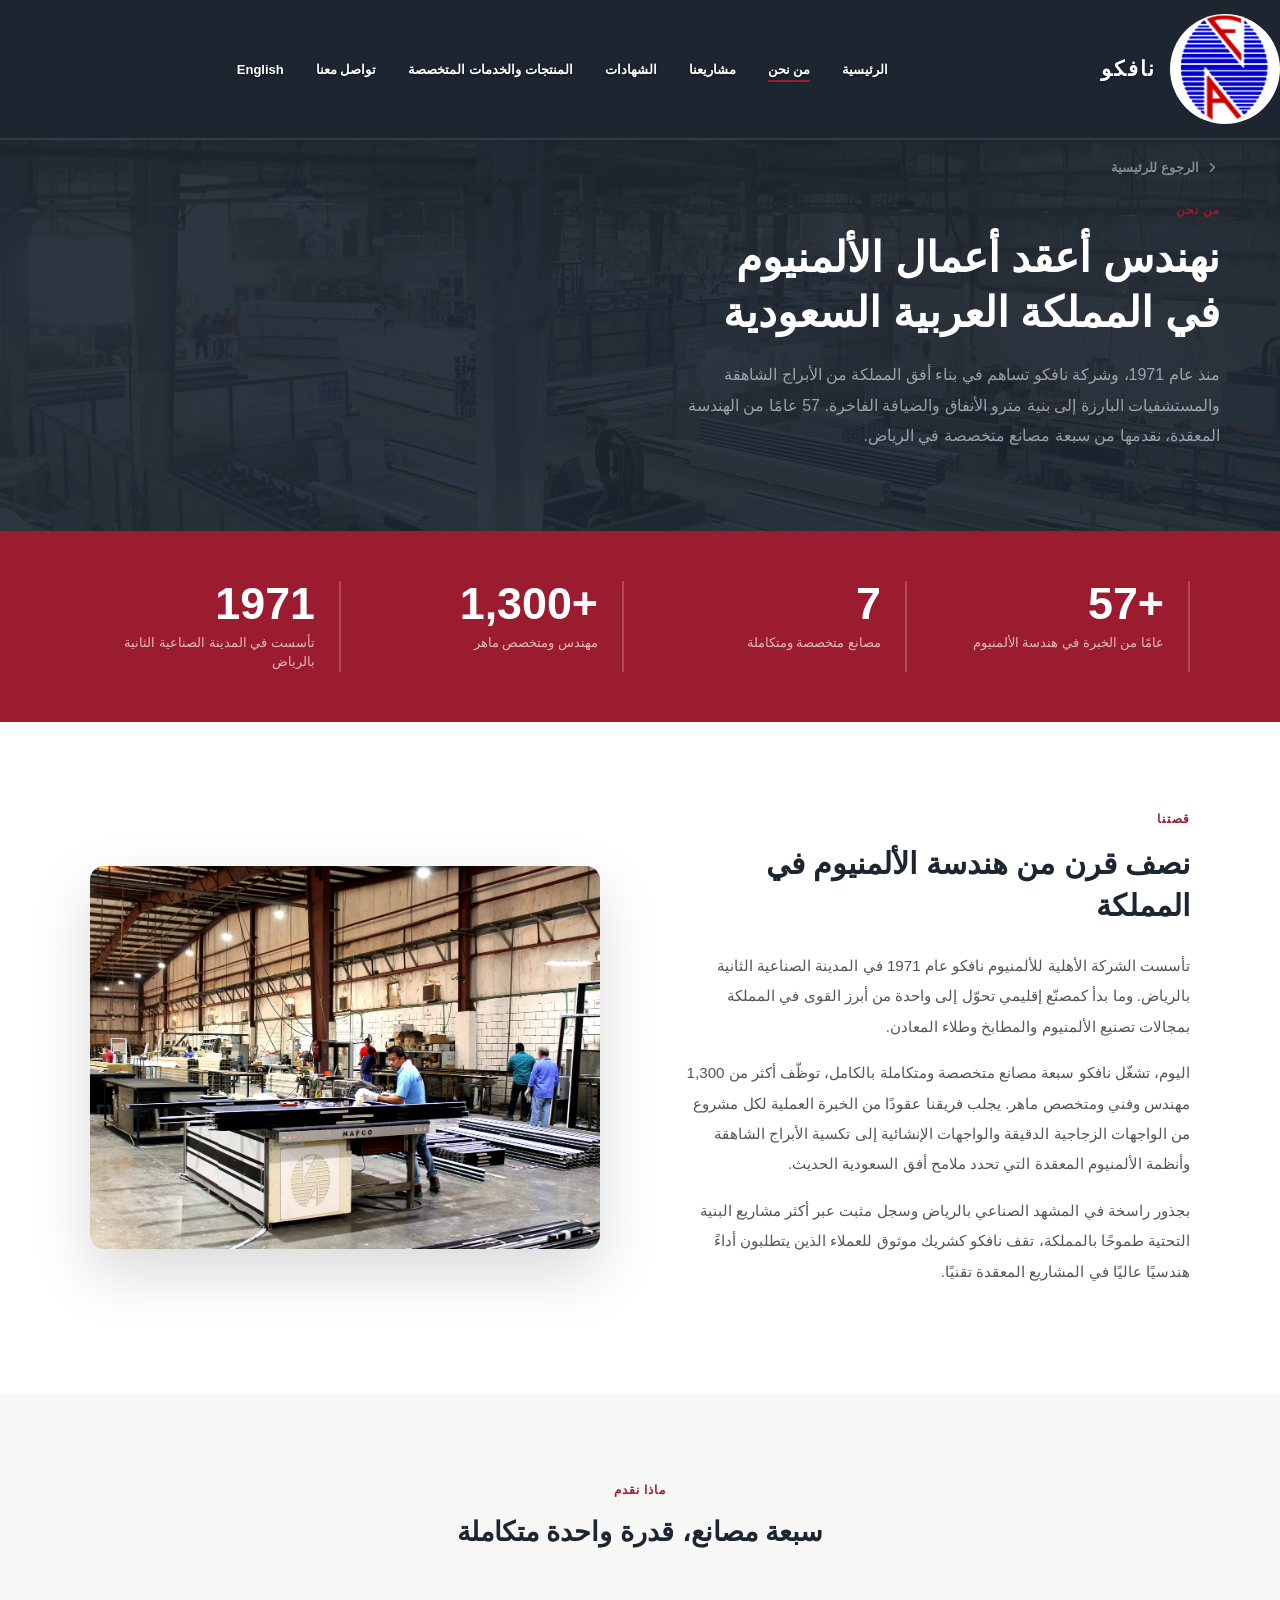
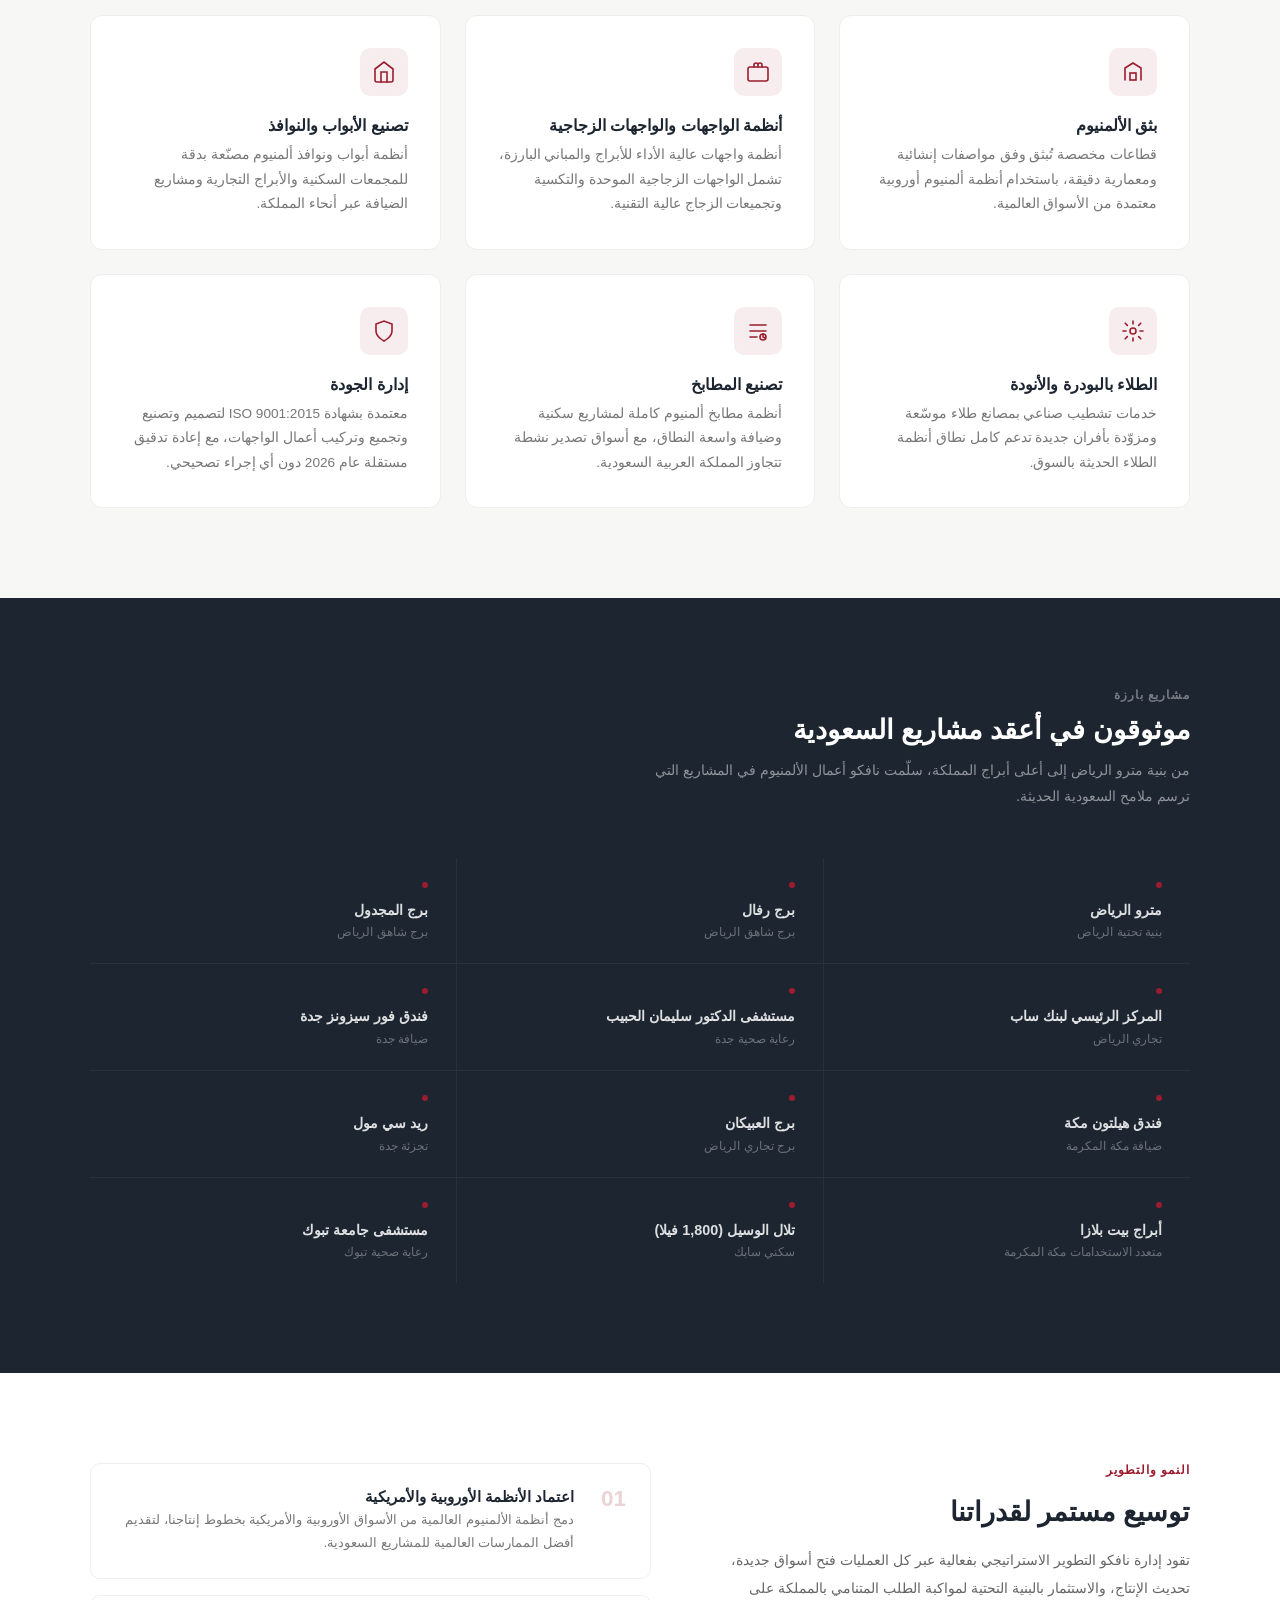
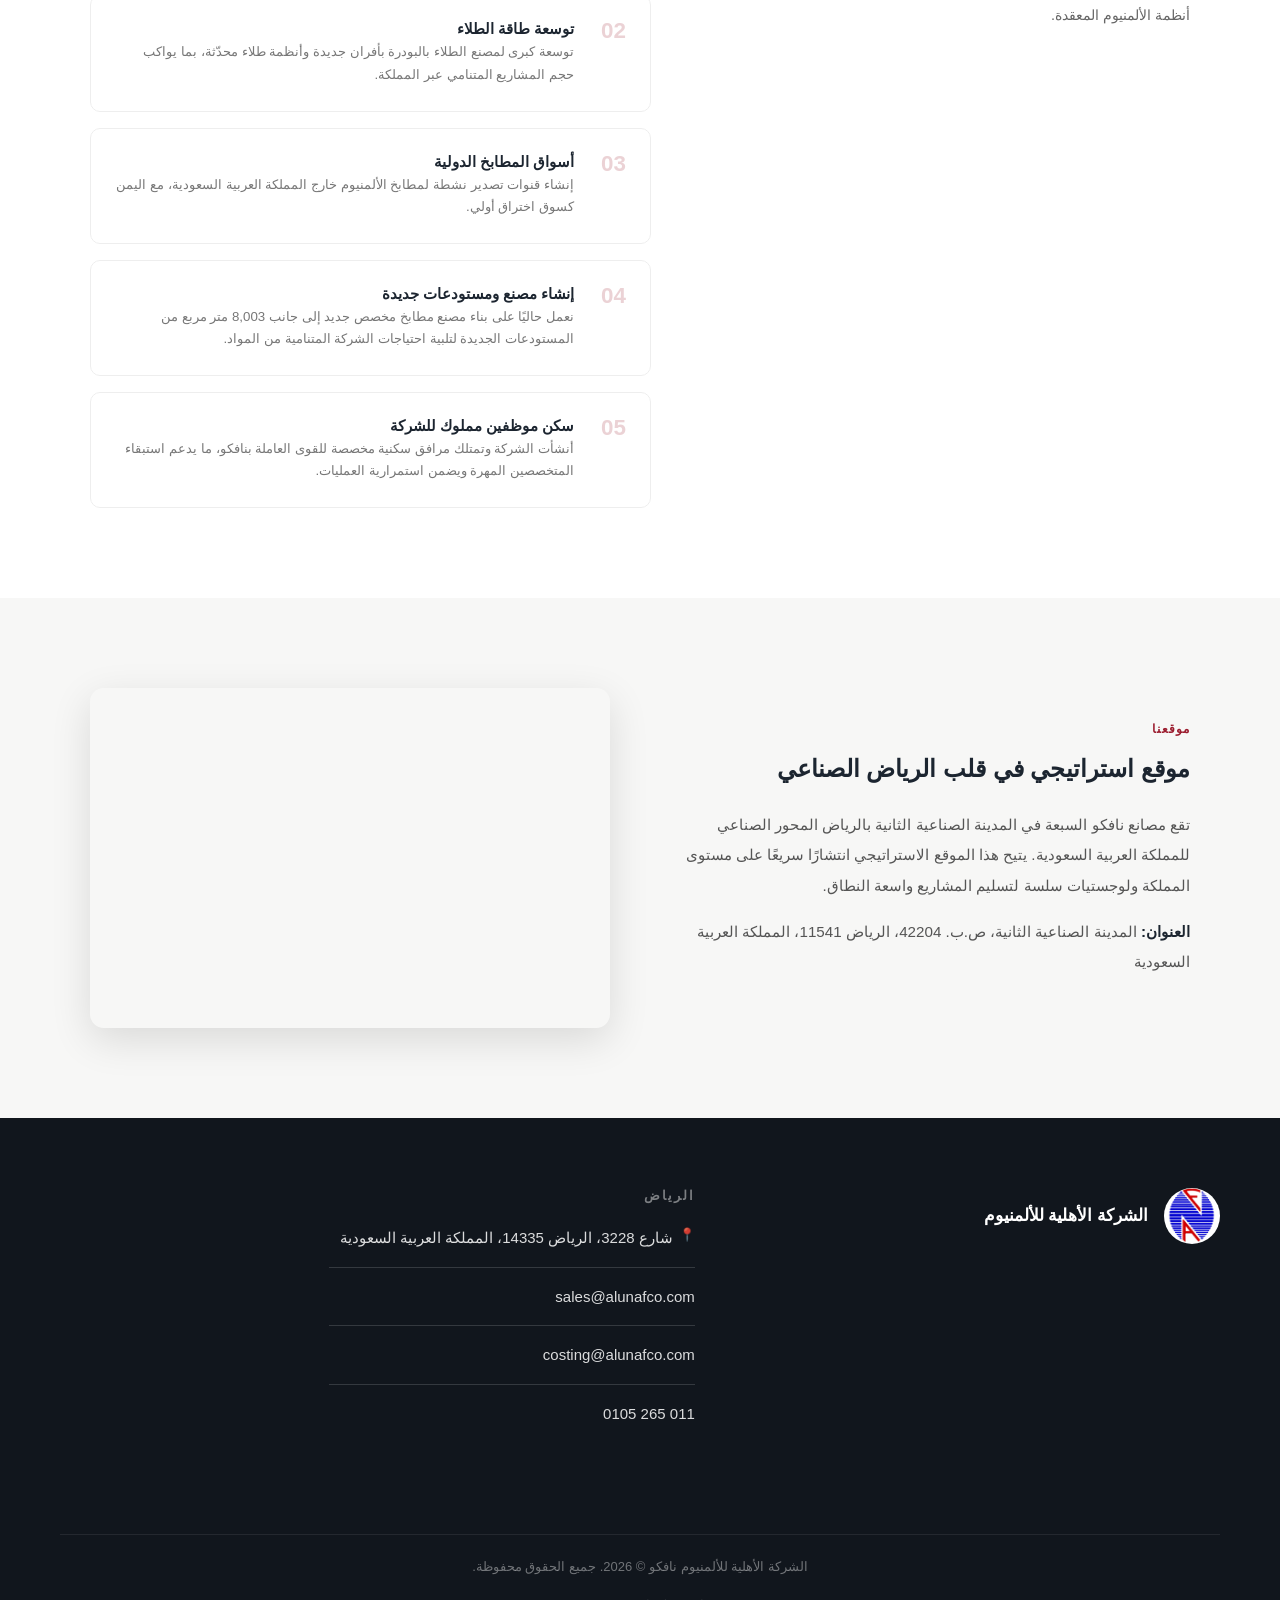
==== about-ar.html @ cad792d5 "Harden CSP: eliminate inline scripts entirely - Move all inline scripts to external files (js/home.j" ====
<!DOCTYPE html>
<html lang="ar" dir="rtl">
<head>
    <meta charset="UTF-8">
    <meta name="viewport" content="width=device-width, initial-scale=1.0">
    <meta http-equiv="Content-Security-Policy" content="default-src 'self'; script-src 'self'; style-src 'self' 'unsafe-inline'; img-src 'self' data:; media-src 'self'; connect-src 'self' https://raw.githubusercontent.com; frame-src https://maps.google.com https://www.google.com; font-src 'self'; object-src 'none'; base-uri 'self'; form-action 'self' mailto:; upgrade-insecure-requests">
    <meta name="referrer" content="strict-origin-when-cross-origin">
    <title>من نحن نافكو للألمنيوم</title>
    <link rel="stylesheet" href="css/style.css">
    <style>
        .nav { position: fixed; background: #1c2530; border-bottom-color: rgba(255,255,255,0.1); }
        .page-hero { background: #1c2530; padding: 160px 60px 80px; position: relative; overflow: hidden; }
        .page-hero::after { content: ''; position: absolute; inset: 0; background: url('images/hero-1.jpg') center/cover no-repeat; opacity: 0.08; z-index: 0; }
        .page-hero-inner { position: relative; z-index: 1; max-width: 760px; }
        .back-link { display: inline-flex; align-items: center; gap: 6px; color: rgba(255,255,255,0.45); font-size: 13px; font-weight: 600; text-decoration: none; margin-bottom: 28px; transition: color 0.2s; }
        .back-link:hover { color: #fff; }
        .back-link svg { width: 15px; height: 15px; }
        .page-hero-label { font-size: 12px; font-weight: 700; letter-spacing: 1px; text-transform: uppercase; color: #9b1c2e; margin-bottom: 14px; }
        .page-hero-title { font-size: 42px; font-weight: 700; color: #fff; line-height: 1.3; margin-bottom: 20px; }
        .page-hero-sub { font-size: 16px; color: rgba(255,255,255,0.55); line-height: 1.9; max-width: 580px; }
        .stats-band { background: #9b1c2e; padding: 50px 60px; }
        .stats-grid { display: grid; grid-template-columns: repeat(4, 1fr); gap: 2rem; max-width: 1100px; margin: 0 auto; }
        .stat-item { border-right: 2px solid rgba(255,255,255,0.2); padding-right: 1.5rem; }
        .stat-number { font-size: 2.8rem; font-weight: 800; color: #fff; line-height: 1; margin-bottom: 0.4rem; }
        .stat-label { font-size: 0.82rem; color: rgba(255,255,255,0.7); font-weight: 500; line-height: 1.5; }
        .about-section { background: #ffffff; padding: 90px 60px; }
        .about-inner { max-width: 1100px; margin: 0 auto; display: grid; grid-template-columns: 1fr 1fr; gap: 80px; align-items: center; }
        .about-label { font-size: 12px; font-weight: 700; letter-spacing: 1px; text-transform: uppercase; color: #9b1c2e; margin-bottom: 16px; }
        .about-title { font-size: 1.9rem; font-weight: 700; color: #1c2530; line-height: 1.4; margin-bottom: 1.5rem; }
        .about-text { font-size: 0.95rem; color: #555; line-height: 2; margin-bottom: 1rem; }
        .about-img-wrap { border-radius: 14px; overflow: hidden; box-shadow: 0 24px 60px rgba(0,0,0,0.15); aspect-ratio: 4/3; }
        .about-img-wrap img { width: 100%; height: 100%; object-fit: cover; transition: transform 0.5s ease; }
        .about-img-wrap:hover img { transform: scale(1.04); }
        .capabilities { background: #f7f7f6; padding: 90px 60px; }
        .capabilities-inner { max-width: 1100px; margin: 0 auto; }
        .section-header { text-align: center; max-width: 640px; margin: 0 auto 4rem; }
        .section-header .about-label { display: block; }
        .section-header .about-title { font-size: 1.7rem; }
        .cap-grid { display: grid; grid-template-columns: repeat(3, 1fr); gap: 1.5rem; }
        .cap-card { background: #fff; border-radius: 12px; padding: 2rem; border: 1px solid #eee; transition: transform 0.25s ease, box-shadow 0.25s ease; }
        .cap-card:hover { transform: translateY(-4px); box-shadow: 0 12px 32px rgba(0,0,0,0.08); }
        .cap-icon { width: 48px; height: 48px; background: rgba(155,28,46,0.08); border-radius: 10px; display: flex; align-items: center; justify-content: center; margin-bottom: 1.25rem; }
        .cap-icon svg { width: 24px; height: 24px; color: #9b1c2e; }
        .cap-title { font-size: 1rem; font-weight: 700; color: #1c2530; margin-bottom: 0.5rem; }
        .cap-text { font-size: 0.85rem; color: #777; line-height: 1.8; }
        .projects-wall { background: #1c2530; padding: 90px 60px; }
        .projects-wall-inner { max-width: 1100px; margin: 0 auto; }
        .pw-header { margin-bottom: 3rem; }
        .pw-label { font-size: 12px; font-weight: 700; letter-spacing: 1px; text-transform: uppercase; color: rgba(255,255,255,0.4); margin-bottom: 12px; }
        .pw-title { font-size: 1.7rem; font-weight: 700; color: #fff; margin-bottom: 0.75rem; }
        .pw-sub { font-size: 0.9rem; color: rgba(255,255,255,0.5); line-height: 1.8; max-width: 560px; }
        .pw-grid { display: grid; grid-template-columns: repeat(3, 1fr); gap: 1px; background: rgba(255,255,255,0.06); border-radius: 12px; overflow: hidden; }
        .pw-item { background: #1c2530; padding: 1.5rem 1.75rem; transition: background 0.2s; }
        .pw-item:hover { background: rgba(155,28,46,0.15); }
        .pw-item-dot { width: 6px; height: 6px; border-radius: 50%; background: #9b1c2e; margin-bottom: 0.75rem; }
        .pw-item-name { font-size: 0.9rem; font-weight: 600; color: rgba(255,255,255,0.85); line-height: 1.5; }
        .pw-item-type { font-size: 0.75rem; color: rgba(255,255,255,0.35); margin-top: 4px; }
        .development { background: #fff; padding: 90px 60px; }
        .dev-inner { max-width: 1100px; margin: 0 auto; display: grid; grid-template-columns: 0.9fr 1.1fr; gap: 80px; align-items: start; }
        .dev-sticky { position: sticky; top: 120px; }
        .dev-label { font-size: 12px; font-weight: 700; letter-spacing: 1px; text-transform: uppercase; color: #9b1c2e; margin-bottom: 16px; }
        .dev-title { font-size: 1.7rem; font-weight: 700; color: #1c2530; line-height: 1.4; margin-bottom: 1rem; }
        .dev-text { font-size: 0.9rem; color: #666; line-height: 1.9; }
        .dev-list { display: flex; flex-direction: column; gap: 1rem; }
        .dev-item { display: flex; gap: 1.25rem; align-items: flex-start; padding: 1.5rem; border-radius: 10px; border: 1px solid #eee; transition: border-color 0.2s, box-shadow 0.2s; }
        .dev-item:hover { border-color: #9b1c2e; box-shadow: 0 4px 16px rgba(155,28,46,0.08); }
        .dev-num { font-size: 1.4rem; font-weight: 800; color: rgba(155,28,46,0.2); line-height: 1; flex-shrink: 0; width: 32px; }
        .dev-item-title { font-size: 0.92rem; font-weight: 700; color: #1c2530; margin-bottom: 4px; }
        .dev-item-text { font-size: 0.83rem; color: #777; line-height: 1.7; }
        .location-band { background: #f7f7f6; padding: 90px 60px; }
        .location-inner { max-width: 1100px; margin: 0 auto; display: grid; grid-template-columns: 1fr 1fr; gap: 60px; align-items: center; }
        .location-map { border-radius: 14px; overflow: hidden; box-shadow: 0 12px 40px rgba(0,0,0,0.12); height: 340px; }
        .location-map iframe { width: 100%; height: 100%; border: none; display: block; }
        @media (max-width: 900px) {
            .page-hero { padding: 120px 30px 60px; }
            .page-hero-title { font-size: 28px; }
            .stats-band { padding: 40px 30px; }
            .stats-grid { grid-template-columns: repeat(2, 1fr); gap: 1.5rem; }
            .about-section, .capabilities, .projects-wall, .development, .location-band { padding: 60px 30px; }
            .about-inner, .dev-inner, .location-inner { grid-template-columns: 1fr; gap: 40px; }
            .cap-grid { grid-template-columns: 1fr; }
            .pw-grid { grid-template-columns: 1fr 1fr; }
        }
        @media (max-width: 560px) {
            .stats-grid { grid-template-columns: 1fr 1fr; }
            .pw-grid { grid-template-columns: 1fr; }
        }
    </style>
</head>
<body>
<nav class="nav">
    <a href="index-ar.html" class="logo-wrap">
        <span class="logo-circle"><img src="images/logo.jpg" alt="شعار نافكو"></span>
        <span class="logo-name">نافكو</span>
    </a>
    <button class="nav-toggle" aria-label="فتح القائمة" aria-expanded="false"><span></span><span></span><span></span></button>
        <ul class="navlinks">
        <li><a href="index-ar.html">الرئيسية</a></li>
        <li><a href="about-ar.html" style="border-bottom:2px solid #9b1c2e;padding-bottom:3px;">من نحن</a></li>
        <li><a href="projects-ar.html">مشاريعنا</a></li>
        <li><a href="certificates-ar.html">الشهادات</a></li>
        <li><a href="products-ar.html">المنتجات والخدمات المتخصصة</a></li>
        <li><a href="contact-ar.html">تواصل معنا</a></li>
        <li><a href="about.html">English</a></li>
    </ul>
</nav>
<div class="page-hero">
    <div class="page-hero-inner">
        <a href="index-ar.html" class="back-link">
            <svg viewBox="0 0 16 16" fill="none"><path d="M6 12l4-4-4-4" stroke="currentColor" stroke-width="1.8" stroke-linecap="round" stroke-linejoin="round"/></svg>
            الرجوع للرئيسية
        </a>
        <p class="page-hero-label">من نحن</p>
        <h1 class="page-hero-title">نهندس أعقد أعمال الألمنيوم<br>في المملكة العربية السعودية</h1>
        <p class="page-hero-sub">
            منذ عام 1971، وشركة نافكو تساهم في بناء أفق المملكة
            من الأبراج الشاهقة والمستشفيات البارزة إلى بنية مترو الأنفاق
            والضيافة الفاخرة. 57 عامًا من الهندسة المعقدة،
            نقدمها من سبعة مصانع متخصصة في الرياض.
        </p>
    </div>
</div>
<div class="stats-band">
    <div class="stats-grid">
        <div class="stat-item"><div class="stat-number">+57</div><div class="stat-label">عامًا من الخبرة في هندسة الألمنيوم</div></div>
        <div class="stat-item"><div class="stat-number">7</div><div class="stat-label">مصانع متخصصة ومتكاملة</div></div>
        <div class="stat-item"><div class="stat-number">+1,300</div><div class="stat-label">مهندس ومتخصص ماهر</div></div>
        <div class="stat-item"><div class="stat-number">1971</div><div class="stat-label">تأسست في المدينة الصناعية الثانية بالرياض</div></div>
    </div>
</div>
<section class="about-section">
    <div class="about-inner">
        <div>
            <p class="about-label">قصتنا</p>
            <h2 class="about-title">نصف قرن من هندسة الألمنيوم في المملكة</h2>
            <p class="about-text">تأسست الشركة الأهلية للألمنيوم نافكو عام 1971 في المدينة الصناعية الثانية بالرياض. وما بدأ كمصنّع إقليمي تحوّل إلى واحدة من أبرز القوى في المملكة بمجالات تصنيع الألمنيوم والمطابخ وطلاء المعادن.</p>
            <p class="about-text">اليوم، تشغّل نافكو سبعة مصانع متخصصة ومتكاملة بالكامل، توظّف أكثر من 1,300 مهندس وفني ومتخصص ماهر. يجلب فريقنا عقودًا من الخبرة العملية لكل مشروع من الواجهات الزجاجية الدقيقة والواجهات الإنشائية إلى تكسية الأبراج الشاهقة وأنظمة الألمنيوم المعقدة التي تحدد ملامح أفق السعودية الحديث.</p>
            <p class="about-text">بجذور راسخة في المشهد الصناعي بالرياض وسجل مثبت عبر أكثر مشاريع البنية التحتية طموحًا بالمملكة، تقف نافكو كشريك موثوق للعملاء الذين يتطلبون أداءً هندسيًا عاليًا في المشاريع المعقدة تقنيًا.</p>
        </div>
        <div class="about-img-wrap"><img src="images/quality-control.jpg" alt="عمليات مصنع نافكو"></div>
    </div>
</section>
<section class="capabilities">
    <div class="capabilities-inner">
        <div class="section-header">
            <span class="about-label">ماذا نقدم</span>
            <h2 class="about-title">سبعة مصانع، قدرة واحدة متكاملة</h2>
        </div>
        <div class="cap-grid">
            <div class="cap-card"><div class="cap-icon"><svg viewBox="0 0 24 24" fill="none" stroke="currentColor" stroke-width="1.6" stroke-linecap="round"><path d="M4 20V8l8-5 8 5v12"/><rect x="9" y="13" width="6" height="7"/></svg></div><div class="cap-title">بثق الألمنيوم</div><div class="cap-text">قطاعات مخصصة تُبثق وفق مواصفات إنشائية ومعمارية دقيقة، باستخدام أنظمة ألمنيوم أوروبية معتمدة من الأسواق العالمية.</div></div>
            <div class="cap-card"><div class="cap-icon"><svg viewBox="0 0 24 24" fill="none" stroke="currentColor" stroke-width="1.6" stroke-linecap="round"><rect x="2" y="7" width="20" height="14" rx="2"/><path d="M16 7V5a2 2 0 00-4 0v2M8 7V5a2 2 0 014 0v2"/></svg></div><div class="cap-title">أنظمة الواجهات والواجهات الزجاجية</div><div class="cap-text">أنظمة واجهات عالية الأداء للأبراج والمباني البارزة، تشمل الواجهات الزجاجية الموحدة والتكسية وتجميعات الزجاج عالية التقنية.</div></div>
            <div class="cap-card"><div class="cap-icon"><svg viewBox="0 0 24 24" fill="none" stroke="currentColor" stroke-width="1.6" stroke-linecap="round"><path d="M3 9l9-7 9 7v11a2 2 0 01-2 2H5a2 2 0 01-2-2z"/><polyline points="9 22 9 12 15 12 15 22"/></svg></div><div class="cap-title">تصنيع الأبواب والنوافذ</div><div class="cap-text">أنظمة أبواب ونوافذ ألمنيوم مصنّعة بدقة للمجمعات السكنية والأبراج التجارية ومشاريع الضيافة عبر أنحاء المملكة.</div></div>
            <div class="cap-card"><div class="cap-icon"><svg viewBox="0 0 24 24" fill="none" stroke="currentColor" stroke-width="1.6" stroke-linecap="round"><circle cx="12" cy="12" r="3"/><path d="M12 2v3M12 19v3M4.22 4.22l2.12 2.12M17.66 17.66l2.12 2.12M2 12h3M19 12h3M4.22 19.78l2.12-2.12M17.66 6.34l2.12-2.12"/></svg></div><div class="cap-title">الطلاء بالبودرة والأنودة</div><div class="cap-text">خدمات تشطيب صناعي بمصانع طلاء موسّعة ومزوّدة بأفران جديدة تدعم كامل نطاق أنظمة الطلاء الحديثة بالسوق.</div></div>
            <div class="cap-card"><div class="cap-icon"><svg viewBox="0 0 24 24" fill="none" stroke="currentColor" stroke-width="1.6" stroke-linecap="round"><path d="M4 6h16M4 12h16M4 18h7"/><circle cx="17" cy="18" r="3"/><path d="M17 15v3l2 1"/></svg></div><div class="cap-title">تصنيع المطابخ</div><div class="cap-text">أنظمة مطابخ ألمنيوم كاملة لمشاريع سكنية وضيافة واسعة النطاق، مع أسواق تصدير نشطة تتجاوز المملكة العربية السعودية.</div></div>
            <div class="cap-card"><div class="cap-icon"><svg viewBox="0 0 24 24" fill="none" stroke="currentColor" stroke-width="1.6" stroke-linecap="round"><path d="M12 22s8-4 8-10V5l-8-3-8 3v7c0 6 8 10 8 10z"/></svg></div><div class="cap-title">إدارة الجودة</div><div class="cap-text">معتمدة بشهادة ISO 9001:2015 لتصميم وتصنيع وتجميع وتركيب أعمال الواجهات، مع إعادة تدقيق مستقلة عام 2026 دون أي إجراء تصحيحي.</div></div>
        </div>
    </div>
</section>
<section class="projects-wall">
    <div class="projects-wall-inner">
        <div class="pw-header">
            <p class="pw-label">مشاريع بارزة</p>
            <h2 class="pw-title">موثوقون في أعقد مشاريع السعودية</h2>
            <p class="pw-sub">من بنية مترو الرياض إلى أعلى أبراج المملكة، سلّمت نافكو أعمال الألمنيوم في المشاريع التي ترسم ملامح السعودية الحديثة.</p>
        </div>
        <div class="pw-grid">
            <div class="pw-item"><div class="pw-item-dot"></div><div class="pw-item-name">مترو الرياض</div><div class="pw-item-type">بنية تحتية الرياض</div></div>
            <div class="pw-item"><div class="pw-item-dot"></div><div class="pw-item-name">برج رفال</div><div class="pw-item-type">برج شاهق الرياض</div></div>
            <div class="pw-item"><div class="pw-item-dot"></div><div class="pw-item-name">برج المجدول</div><div class="pw-item-type">برج شاهق الرياض</div></div>
            <div class="pw-item"><div class="pw-item-dot"></div><div class="pw-item-name">المركز الرئيسي لبنك ساب</div><div class="pw-item-type">تجاري الرياض</div></div>
            <div class="pw-item"><div class="pw-item-dot"></div><div class="pw-item-name">مستشفى الدكتور سليمان الحبيب</div><div class="pw-item-type">رعاية صحية جدة</div></div>
            <div class="pw-item"><div class="pw-item-dot"></div><div class="pw-item-name">فندق فور سيزونز جدة</div><div class="pw-item-type">ضيافة جدة</div></div>
            <div class="pw-item"><div class="pw-item-dot"></div><div class="pw-item-name">فندق هيلتون مكة</div><div class="pw-item-type">ضيافة مكة المكرمة</div></div>
            <div class="pw-item"><div class="pw-item-dot"></div><div class="pw-item-name">برج العبيكان</div><div class="pw-item-type">برج تجاري الرياض</div></div>
            <div class="pw-item"><div class="pw-item-dot"></div><div class="pw-item-name">ريد سي مول</div><div class="pw-item-type">تجزئة جدة</div></div>
            <div class="pw-item"><div class="pw-item-dot"></div><div class="pw-item-name">أبراج بيت بلازا</div><div class="pw-item-type">متعدد الاستخدامات مكة المكرمة</div></div>
            <div class="pw-item"><div class="pw-item-dot"></div><div class="pw-item-name">تلال الوسيل (1,800 فيلا)</div><div class="pw-item-type">سكني سابك</div></div>
            <div class="pw-item"><div class="pw-item-dot"></div><div class="pw-item-name">مستشفى جامعة تبوك</div><div class="pw-item-type">رعاية صحية تبوك</div></div>
        </div>
    </div>
</section>
<section class="development">
    <div class="dev-inner">
        <div class="dev-sticky">
            <p class="dev-label">النمو والتطوير</p>
            <h2 class="dev-title">توسيع مستمر لقدراتنا</h2>
            <p class="dev-text">تقود إدارة نافكو التطوير الاستراتيجي بفعالية عبر كل العمليات فتح أسواق جديدة، تحديث الإنتاج، والاستثمار بالبنية التحتية لمواكبة الطلب المتنامي بالمملكة على أنظمة الألمنيوم المعقدة.</p>
        </div>
        <div class="dev-list">
            <div class="dev-item"><div class="dev-num">01</div><div><div class="dev-item-title">اعتماد الأنظمة الأوروبية والأمريكية</div><div class="dev-item-text">دمج أنظمة الألمنيوم العالمية من الأسواق الأوروبية والأمريكية بخطوط إنتاجنا، لتقديم أفضل الممارسات العالمية للمشاريع السعودية.</div></div></div>
            <div class="dev-item"><div class="dev-num">02</div><div><div class="dev-item-title">توسعة طاقة الطلاء</div><div class="dev-item-text">توسعة كبرى لمصنع الطلاء بالبودرة بأفران جديدة وأنظمة طلاء محدّثة، بما يواكب حجم المشاريع المتنامي عبر المملكة.</div></div></div>
            <div class="dev-item"><div class="dev-num">03</div><div><div class="dev-item-title">أسواق المطابخ الدولية</div><div class="dev-item-text">إنشاء قنوات تصدير نشطة لمطابخ الألمنيوم خارج المملكة العربية السعودية، مع اليمن كسوق اختراق أولي.</div></div></div>
            <div class="dev-item"><div class="dev-num">04</div><div><div class="dev-item-title">إنشاء مصنع ومستودعات جديدة</div><div class="dev-item-text">نعمل حاليًا على بناء مصنع مطابخ مخصص جديد إلى جانب 8,003 متر مربع من المستودعات الجديدة لتلبية احتياجات الشركة المتنامية من المواد.</div></div></div>
            <div class="dev-item"><div class="dev-num">05</div><div><div class="dev-item-title">سكن موظفين مملوك للشركة</div><div class="dev-item-text">أنشأت الشركة وتمتلك مرافق سكنية مخصصة للقوى العاملة بنافكو، ما يدعم استبقاء المتخصصين المهرة ويضمن استمرارية العمليات.</div></div></div>
        </div>
    </div>
</section>
<section class="location-band">
    <div class="location-inner">
        <div>
            <p class="about-label">موقعنا</p>
            <h2 class="about-title" style="font-size:1.5rem">موقع استراتيجي في قلب الرياض الصناعي</h2>
            <p class="about-text">تقع مصانع نافكو السبعة في المدينة الصناعية الثانية بالرياض المحور الصناعي للمملكة العربية السعودية. يتيح هذا الموقع الاستراتيجي انتشارًا سريعًا على مستوى المملكة ولوجستيات سلسة لتسليم المشاريع واسعة النطاق.</p>
            <p class="about-text" style="margin-top:0.5rem"><strong style="color:#1c2530">العنوان:</strong> المدينة الصناعية الثانية، ص.ب. 42204، الرياض 11541، المملكة العربية السعودية</p>
        </div>
        <div class="location-map"><iframe src="https://maps.google.com/maps?q=National%20Aluminium%20Factory%20Co.%20Street%203228%20Riyadh%2014335&t=m&z=14&output=embed&iwloc=near" allowfullscreen="" loading="lazy" referrerpolicy="no-referrer-when-downgrade" title="موقع نافكو"></iframe></div>
    </div>
</section>
<footer class="site-footer">
    <div class="footer-top">
        <div class="footer-map-col">
            <div class="footer-brand"><a href="index-ar.html" class="logo-circle"><img src="images/logo.jpg" alt="شعار نافكو"></a><p class="footer-brand-name">الشركة الأهلية للألمنيوم</p></div>
            <div class="footer-map-frame"><iframe src="https://maps.google.com/maps?q=National%20Aluminium%20Factory%20Co.%20Street%203228%20Riyadh%2014335&t=m&z=14&output=embed&iwloc=near" width="100%" height="220" style="border:0;" allowfullscreen="" loading="lazy" referrerpolicy="no-referrer-when-downgrade" title="موقع نافكو"></iframe></div>
        </div>
        <div class="footer-info-col">
            <p class="footer-col-title">الرياض</p>
            <div class="footer-info-block"><a href="https://www.google.com/maps/search/?api=1&query=Street+3228+Riyadh+14335+Saudi+Arabia" target="_blank" rel="noopener" class="footer-map-link">شارع 3228، الرياض 14335، المملكة العربية السعودية</a></div>
            <div class="footer-info-block"><a href="mailto:sales@alunafco.com">sales@alunafco.com</a></div>
            <div class="footer-info-block"><a href="mailto:costing@alunafco.com">costing@alunafco.com</a></div>
            <div class="footer-info-block footer-info-block--last"><a href="tel:+9660112650105">011 265 0105</a></div>
        </div>
    </div>
    <div class="footer-bottom">الشركة الأهلية للألمنيوم نافكو &copy; 2026. جميع الحقوق محفوظة.</div>
    <div class="footer-credit">تم تطويره بواسطة Momin Abutayeh</div>
</footer>
<script src="js/animations.js"></script>
</body>
</html>
---- css/style.css ----
/* ========================================
   NAFCO Aluminium — main stylesheet
   ======================================== */

* { margin: 0; padding: 0; box-sizing: border-box; }

html {
  scroll-behavior: smooth;
}

html, body {
  height: 100%;
  margin: 0;
  padding: 0;
}

body {
  font-family: 'Segoe UI', Tahoma, Arial, sans-serif;
  background: #f7f7f6;
  color: #2c2c2a;
}

a { text-decoration: none; color: inherit; }
ul { list-style: none; }

/* ============ HERO / HEADER ============ */
.hero {
  position: relative;
  width: 100%;
  overflow: hidden;
  display: block;
  height: 100vh;
  height: 100dvh;
  min-height: 100vh;
  min-height: 100dvh;
  background-size: cover;
  background-position: center bottom;
  background-color: #0f161e;
}

.hero-img {
  display: block;
  width: 100%;
  height: auto;
}

.hero-overlay {
  position: absolute;
  inset: 0;
  z-index: 0;
  background: linear-gradient(180deg, rgba(15,22,30,0.45) 0%, rgba(15,22,30,0.15) 45%, rgba(15,22,30,0.65) 100%);
}

.hero-text { display: none; }

.hero-text.active {
  display: block;
  animation: heroTextIn 0.9s ease;
}

@keyframes heroTextIn {
  from { opacity: 0; transform: translateY(16px); }
  to { opacity: 1; transform: none; }
}

.hero-dots {
  position: absolute;
  bottom: 34px;
  left: 0; right: 0;
  z-index: 2;
  display: flex;
  justify-content: center;
  gap: 10px;
}

.hero-dot {
  width: 10px;
  height: 10px;
  border-radius: 50%;
  background: rgba(255,255,255,0.4);
  border: none;
  cursor: pointer;
  padding: 0;
  transition: background 0.3s ease, transform 0.3s ease;
}

.hero-dot.active { background: #ffffff; transform: scale(1.3); }

@media (max-width: 768px) {
  .hero { height: 100vh; height: 100dvh; }
}

.nav {
  position: absolute;
  top: 0; right: 0; left: 0;
  z-index: 3;
  display: flex;
  align-items: center;
  padding: 14px 0 14px 24px;
  border-bottom: 2px solid rgba(255,255,255,0.7);
  box-shadow: 0 1px 4px rgba(0,0,0,0.15);
}

.logo-wrap {
  display: flex;
  align-items: center;
  gap: 14px;
  flex-shrink: 0;
}

.logo-name {
  color: #ffffff;
  font-size: 21px;
  font-weight: 700;
  letter-spacing: 2px;
  text-shadow: 0 1px 3px rgba(0,0,0,0.35);
  white-space: nowrap;
}

.logo-circle {
  width: 110px;
  height: 110px;
  border-radius: 50%;
  overflow: hidden;
  flex-shrink: 0;
  background: #ffffff;
  display: block;
}

.logo-circle img {
  width: 100%;
  height: 100%;
  object-fit: cover;
}

.navlinks {
  display: flex;
  align-items: center;
  justify-content: center;
  flex: 1;
  gap: 2rem;
  font-size: 13px;
  font-weight: 600;
  color: #ffffff;
  margin-left: 24px;
  margin-right: 24px;
  text-shadow: 0 1px 3px rgba(0,0,0,0.35);
}

.navlinks li { white-space: nowrap; }
.navlinks a:hover { opacity: 0.8; }

.nav-spacer { flex: 1; }

.kebab {
  background: none;
  border: none;
  cursor: pointer;
  padding: 0 26px;
  align-self: stretch;
  display: flex;
  flex-direction: column;
  align-items: center;
  justify-content: center;
  gap: 4px;
  flex-shrink: 0;
}

.kebab span {
  width: 6px;
  height: 6px;
  border-radius: 50%;
  background: #ffffff;
  box-shadow: 0 1px 2px rgba(0,0,0,0.5);
}

.hero-content {
  position: absolute;
  top: 50%;
  left: 0; right: 0;
  transform: translateY(-50%);
  z-index: 2;
  text-align: center;
  padding: 0 60px;
}

.hero-eyebrow {
  font-size: 14px;
  font-weight: 700;
  letter-spacing: 2px;
  text-transform: uppercase;
  color: #ffffff;
  text-shadow: 0 1px 4px rgba(0,0,0,0.45);
  margin-bottom: 18px;
}

.hero-title {
  font-size: 38px;
  font-weight: 700;
  color: #ffffff;
  line-height: 1.5;
  text-shadow: 0 1px 6px rgba(0,0,0,0.45);
  max-width: 820px;
  margin: 0 auto;
}

@media (max-width: 768px) { .hero-title { font-size: 24px; } }

/* ============ MOBILE NAV ============ */
.nav-toggle { display: none; }

@media (max-width: 1100px) {
  .nav { flex-wrap: wrap; }

  .nav-toggle {
    display: flex;
    flex-direction: column;
    justify-content: center;
    gap: 5px;
    background: none;
    border: none;
    cursor: pointer;
    padding: 12px;
    margin-inline-start: auto;
    margin-inline-end: 14px;
  }

  .nav-toggle span {
    display: block;
    width: 26px;
    height: 3px;
    border-radius: 2px;
    background: #ffffff;
    box-shadow: 0 1px 2px rgba(0,0,0,0.4);
    transition: transform 0.3s ease, opacity 0.3s ease;
  }

  .nav.nav-open .nav-toggle span:nth-child(1) { transform: translateY(8px) rotate(45deg); }
  .nav.nav-open .nav-toggle span:nth-child(2) { opacity: 0; }
  .nav.nav-open .nav-toggle span:nth-child(3) { transform: translateY(-8px) rotate(-45deg); }

  .navlinks {
    display: none;
    position: absolute;
    top: 100%;
    left: 0;
    right: 0;
    flex-direction: column;
    align-items: stretch;
    gap: 0;
    margin: 0;
    padding: 6px 0 10px;
    background: rgba(15,22,30,0.97);
    border-bottom: 2px solid rgba(255,255,255,0.7);
    box-shadow: 0 14px 28px rgba(0,0,0,0.4);
  }

  .nav.nav-open .navlinks { display: flex; }

  .navlinks li { white-space: normal; }

  .navlinks a {
    display: block;
    padding: 14px 26px;
    font-size: 14px;
  }

  .navlinks a:hover { opacity: 1; background: rgba(255,255,255,0.08); }

  .logo-circle { width: 64px; height: 64px; }
  .logo-name { font-size: 18px; }
}

/* ============ VISION ============ */
.vision {
  display: grid;
  grid-template-columns: 0.85fr 1.15fr;
  align-items: center;
  gap: 20px;
  padding: 70px 60px;
  background: #f7f7f6;
}

.vision-text-col { max-width: 540px; }

.vision-label {
  font-size: 13px;
  font-weight: 700;
  letter-spacing: 3px;
  text-transform: uppercase;
  color: #555;
  margin-bottom: 22px;
}

.vision-text {
  font-size: 26px;
  line-height: 1.5;
  color: #1c2530;
  margin-bottom: 32px;
  font-weight: 400;
}

.vision-btn {
  display: inline-block;
  background: #9b1c2e;
  color: #ffffff;
  font-size: 15px;
  font-weight: 600;
  padding: 16px 38px;
  border-radius: 30px;
  box-shadow: 0 8px 20px rgba(155,28,46,0.35);
}

.vision-btn:hover { background: #7e1624; }
.vision-map-col { display: flex; justify-content: center; }
.world-dots { width: 100%; max-width: 720px; height: auto; }

@media (max-width: 900px) {
  .vision { grid-template-columns: 1fr; padding: 50px 30px; }
  .vision-text { font-size: 20px; }
  .vision-map-col { display: none; }
}

/* ============ 3 FEATURE CARDS ============ */
.cards3 {
  display: grid;
  grid-template-columns: repeat(3, 1fr);
  gap: 50px;
  padding: 60px 60px 70px;
}

.card { display: flex; align-items: flex-start; gap: 18px; }

.card-icon {
  width: 60px; height: 60px;
  flex-shrink: 0;
  color: #0c2f5a;
  margin-top: 4px;
}

.card-icon svg { width: 100%; height: 100%; }

.card-title {
  font-size: 21px;
  font-weight: 600;
  color: #1c2530;
  margin-bottom: 10px;
}

.card-sub {
  font-size: 14px;
  line-height: 1.65;
  color: #888;
  margin-bottom: 18px;
}

.card-more {
  display: inline-flex;
  align-items: center;
  gap: 8px;
  font-size: 14px;
  font-weight: 600;
  color: #1c2530;
}

.card-more .arrow { display: inline-block; transition: transform 0.2s ease; }
.card-more:hover .arrow { transform: translateX(5px); }

@media (max-width: 900px) {
  .cards3 { grid-template-columns: 1fr; gap: 36px; padding: 40px 30px; }
}

/* ============ PRODUCTS ============ */
.products-band { background: #8b1a26; padding: 70px 60px 0; }

.products-intro {
  max-width: 900px;
  margin: 0 auto;
  text-align: center;
  padding-bottom: 60px;
}

.products-label {
  font-size: 13px;
  font-weight: 700;
  letter-spacing: 3px;
  text-transform: uppercase;
  color: rgba(255,255,255,0.6);
  margin-bottom: 24px;
}

.products-heading {
  font-size: 34px;
  font-weight: 400;
  color: #ffffff;
  line-height: 1.4;
  margin-bottom: 32px;
}

.products-text {
  font-size: 16px;
  line-height: 1.9;
  color: rgba(255,255,255,0.85);
}

.products-grid {
  display: grid;
  grid-template-columns: repeat(3, 1fr);
  gap: 24px;
  padding: 0 60px 60px;
}

.product-tile {
  position: relative;
  display: block;
  height: 230px;
  background-size: cover;
  background-position: center;
  overflow: hidden;
  border-radius: 10px;
}

.product-tile::before {
  content: '';
  position: absolute;
  inset: 0;
  background: linear-gradient(180deg, rgba(0,0,0,0.05) 0%, rgba(0,0,0,0.55) 100%);
  transition: background 0.25s ease;
}

.product-tile:hover::before {
  background: linear-gradient(180deg, rgba(0,0,0,0.15) 0%, rgba(0,0,0,0.7) 100%);
}

.product-tile-label {
  position: absolute;
  left: 0; right: 0;
  bottom: 28px;
  z-index: 1;
  text-align: center;
  color: #ffffff;
  font-size: 22px;
  font-weight: 600;
}

@media (max-width: 900px) {
  .products-band { padding: 50px 30px 0; }
  .products-heading { font-size: 24px; }
  .products-grid { grid-template-columns: 1fr; }
  .product-tile { height: 220px; }
}

/* ============ QUALITY CONTROL DETAIL ============ */
.qc-section {
  display: grid;
  grid-template-columns: 1.3fr 0.7fr;
  align-items: center;
  background: #f7f7f6;
  padding: 80px 60px;
  gap: 60px;
}

.qc-text-col {
  display: flex;
  flex-direction: column;
  justify-content: center;
}

.qc-label {
  font-size: 13px;
  font-weight: 700;
  letter-spacing: 3px;
  text-transform: uppercase;
  color: #888;
  margin-bottom: 24px;
}

.qc-heading {
  font-size: 32px;
  font-weight: 400;
  color: #1c2530;
  line-height: 1.4;
  margin-bottom: 28px;
}

.qc-body {
  font-size: 15px;
  line-height: 1.85;
  color: #555;
  margin-bottom: 32px;
}

.qc-list {
  display: grid;
  grid-template-columns: 1fr 1fr;
  gap: 14px 30px;
}

.qc-list li {
  position: relative;
  padding-left: 20px;
  font-size: 15px;
  color: #555;
}

.qc-list li::before {
  content: '';
  position: absolute;
  left: 0; top: 7px;
  width: 7px; height: 7px;
  border-radius: 50%;
  background: #3a3aa0;
}

.qc-img-col {
  overflow: hidden;
  border-radius: 16px;
  box-shadow: 0 20px 55px rgba(0,0,0,0.18);
  height: 420px;
}

.qc-img-col img {
  width: 100%; height: 100%;
  object-fit: cover;
  object-position: center 30%;
  display: block;
  transition: transform 0.5s ease;
}

.qc-img-col:hover img { transform: scale(1.04); }

@media (max-width: 900px) {
  .qc-section { grid-template-columns: 1fr; padding: 50px 30px; gap: 40px; }
  .qc-heading { font-size: 24px; }
  .qc-list { grid-template-columns: 1fr; }
  .qc-img-col { height: 300px; }
}

/* ============ OUR PROJECTS ============ */
.projects-section { padding: 80px 60px; background: #ffffff; }

.projects-intro {
  max-width: 760px;
  margin: 0 auto;
  text-align: center;
  padding-bottom: 56px;
}

.projects-label {
  font-size: 13px;
  font-weight: 700;
  letter-spacing: 3px;
  text-transform: uppercase;
  color: #9b1c2e;
  margin-bottom: 22px;
}

.projects-heading {
  font-size: 34px;
  font-weight: 400;
  color: #1c2530;
  line-height: 1.4;
  margin-bottom: 24px;
}

.projects-text { font-size: 16px; line-height: 1.85; color: #666; }

.projects-grid {
  display: grid;
  grid-template-columns: repeat(4, 1fr);
  gap: 28px;
}

.project-tile {
  position: relative;
  display: block;
  height: 380px;
  border-radius: 14px;
  overflow: hidden;
  background-color: #1c2530;
  box-shadow: 0 10px 26px rgba(20,22,30,0.12);
  transition: transform 0.35s ease, box-shadow 0.35s ease;
}

.project-tile:hover {
  transform: translateY(-6px);
  box-shadow: 0 22px 42px rgba(20,22,30,0.22);
}

.project-tile-bg {
  position: absolute;
  inset: 0;
  background-size: cover;
  background-position: center;
  transition: transform 0.6s ease;
}

.project-tile:hover .project-tile-bg { transform: scale(1.08); }

.project-tile::before {
  content: '';
  position: absolute;
  inset: 0;
  z-index: 1;
  background: linear-gradient(180deg, rgba(12,16,22,0) 40%, rgba(12,16,22,0.82) 100%);
  transition: background 0.35s ease;
}

.project-tile:hover::before {
  background: linear-gradient(180deg, rgba(12,16,22,0.08) 28%, rgba(12,16,22,0.9) 100%);
}

.project-tile-info {
  position: absolute;
  left: 24px; right: 24px; bottom: 24px;
  z-index: 2;
  display: flex;
  flex-direction: column;
  gap: 6px;
  transition: transform 0.35s ease;
}

.project-tile:hover .project-tile-info { transform: translateY(-4px); }

.project-tile-city {
  color: rgba(255,255,255,0.7);
  font-size: 12px;
  font-weight: 700;
  letter-spacing: 2px;
  text-transform: uppercase;
}

.project-tile-name {
  color: #ffffff;
  font-size: 19px;
  font-weight: 700;
  line-height: 1.35;
}

.project-tile-arrow {
  display: inline-flex;
  align-items: center;
  gap: 7px;
  font-size: 13px;
  font-weight: 600;
  color: #ffffff;
  opacity: 0;
  max-height: 0;
  overflow: hidden;
  transform: translateY(6px);
  transition: opacity 0.3s ease, transform 0.3s ease, max-height 0.3s ease;
}

.project-tile-arrow .arrow { display: inline-block; transition: transform 0.25s ease; }
.project-tile:hover .project-tile-arrow { opacity: 1; max-height: 20px; transform: translateY(2px); }
.project-tile:hover .project-tile-arrow .arrow { transform: translateX(4px); }

@media (max-width: 1100px) { .projects-grid { grid-template-columns: repeat(2, 1fr); } }
@media (max-width: 900px) { .projects-section { padding: 50px 30px; } .projects-heading { font-size: 24px; } }
@media (max-width: 560px) { .projects-grid { grid-template-columns: 1fr; } .project-tile { height: 300px; } }

/* ============ COMPETITIVE ADVANTAGES ============ */
.advantages-section { background: #1c2530; padding: 80px 60px; color: #ffffff; }
.advantages-inner { max-width: 820px; margin: 0 auto; }

.advantages-label {
  font-size: 13px;
  font-weight: 700;
  letter-spacing: 3px;
  text-transform: uppercase;
  color: rgba(255,255,255,0.55);
  margin-bottom: 24px;
}

.advantages-heading { font-size: 30px; font-weight: 400; line-height: 1.4; margin-bottom: 28px; color: #ffffff; }
.advantages-text { font-size: 16px; line-height: 1.9; color: rgba(255,255,255,0.75); margin-bottom: 36px; }
.advantages-list { display: grid; gap: 18px; }

.advantages-list li {
  position: relative;
  padding-left: 30px;
  font-size: 15px;
  line-height: 1.7;
  color: rgba(255,255,255,0.9);
}

.advantages-list li::before {
  content: '';
  position: absolute;
  left: 0; top: 6px;
  width: 16px; height: 16px;
  border-radius: 50%;
  background: #9b1c2e;
}

@media (max-width: 900px) { .advantages-section { padding: 50px 30px; } .advantages-heading { font-size: 22px; } }

/* ============ CERTIFICATES ============ */
.certificates-section {
  padding: 80px 60px;
  background: #ffffff;
}

.certificates-inner {
  max-width: 860px;
  margin: 0 auto;
  text-align: center;
}

.certificates-label {
  font-size: 13px;
  font-weight: 700;
  letter-spacing: 3px;
  text-transform: uppercase;
  color: #9b1c2e;
  margin-bottom: 18px;
}

.certificates-heading {
  font-size: 28px;
  font-weight: 400;
  color: #1c2530;
  margin-bottom: 1rem;
  line-height: 1.4;
}

.certificates-sub {
  font-size: 15px;
  line-height: 1.8;
  color: #666;
  max-width: 640px;
  margin: 0 auto 3rem;
}

.cert-card {
  background: #f7f7f6;
  border: 1px solid #e4e4e4;
  border-radius: 14px;
  padding: 2.5rem 3rem;
  text-align: left;
  box-shadow: 0 4px 24px rgba(0,0,0,0.06);
}

.cert-badge {
  display: flex;
  align-items: center;
  gap: 1.25rem;
  padding-bottom: 2rem;
  margin-bottom: 2rem;
  border-bottom: 1px solid #e4e4e4;
}

.cert-badge-icon { width: 60px; height: 60px; flex-shrink: 0; }
.cert-badge-icon svg { width: 100%; height: 100%; }

.cert-standard {
  display: block;
  font-size: 1.75rem;
  font-weight: 800;
  color: #1c2530;
  letter-spacing: 0.02em;
  line-height: 1.1;
}

.cert-issuer {
  display: block;
  font-size: 0.85rem;
  color: #888;
  margin-top: 0.25rem;
}

.cert-details { display: grid; gap: 0; margin-bottom: 2rem; }

.cert-detail-row {
  display: grid;
  grid-template-columns: 160px 1fr;
  gap: 1rem;
  padding: 0.85rem 0;
  border-bottom: 1px solid #eeeeee;
  align-items: baseline;
}

.cert-detail-row:last-child { border-bottom: none; }

.cert-detail-label {
  font-size: 0.78rem;
  font-weight: 700;
  letter-spacing: 0.06em;
  text-transform: uppercase;
  color: #aaa;
}

.cert-detail-value { font-size: 0.95rem; color: #333; line-height: 1.5; }
.cert-valid { color: #1a7a3c; font-weight: 700; }

.cert-actions { display: flex; gap: 1rem; flex-wrap: wrap; }

.cert-btn {
  display: inline-flex;
  align-items: center;
  gap: 0.5rem;
  padding: 0.75rem 1.5rem;
  border-radius: 8px;
  font-size: 0.875rem;
  font-weight: 600;
  transition: all 0.2s ease;
  text-decoration: none;
}

.cert-btn svg { width: 18px; height: 18px; }
.cert-btn-primary { background: #9b1c2e; color: #ffffff; }
.cert-btn-primary:hover { background: #7e1624; }
.cert-btn-secondary { background: #ffffff; color: #1c2530; border: 1px solid #e4e4e4; }
.cert-btn-secondary:hover { background: #f0f0f0; }

@media (max-width: 900px) {
  .certificates-section { padding: 50px 30px; }
  .cert-card { padding: 2rem 1.5rem; }
  .cert-detail-row { grid-template-columns: 1fr; gap: 0.25rem; }
}

/* ============ OUR SUCCESS PARTNERS ============ */
.partners-section { padding: 70px 60px; background: #f7f7f6; text-align: center; }

.partners-label {
  font-size: 13px;
  font-weight: 700;
  letter-spacing: 3px;
  text-transform: uppercase;
  color: #888;
  margin-bottom: 18px;
}

.partners-heading { font-size: 28px; font-weight: 400; color: #1c2530; margin-bottom: 1rem; }

.partners-subtitle {
  font-size: 15px;
  line-height: 1.8;
  color: #666;
  max-width: 680px;
  margin: 0 auto 3rem;
}

.partners-grid {
  display: grid;
  grid-template-columns: repeat(3, 1fr);
  gap: 20px;
  max-width: 860px;
  margin: 0 auto 2.5rem;
}

.partner-card {
  background: #ffffff;
  border: 1px solid #e4e4e4;
  border-radius: 10px;
  padding: 2rem 1.5rem;
  display: flex;
  flex-direction: column;
  align-items: center;
  gap: 1rem;
  transition: transform 0.25s ease, box-shadow 0.25s ease;
  cursor: default;
}

.partner-card:hover {
  transform: translateY(-4px);
  box-shadow: 0 8px 24px rgba(0,0,0,0.08);
  border-color: #d0d0d0;
}

.partner-logo-wrap {
  height: 56px;
  width: 100%;
  display: flex;
  align-items: center;
  justify-content: center;
}

.partner-logo-wrap img {
  max-height: 56px;
  max-width: 150px;
  width: auto;
  object-fit: contain;
  filter: grayscale(100%);
  opacity: 0.6;
  transition: filter 0.3s ease, opacity 0.3s ease;
}

.partner-card:hover .partner-logo-wrap img { filter: grayscale(0%); opacity: 1; }

.partner-name-fallback {
  font-size: 1.2rem;
  font-weight: 800;
  color: #1c2530;
  display: none;
  align-items: center;
  justify-content: center;
  height: 56px;
  width: 100%;
}

.partner-category {
  font-size: 0.7rem;
  font-weight: 700;
  letter-spacing: 0.08em;
  text-transform: uppercase;
  color: #9b1c2e;
  background: rgba(155,28,46,0.07);
  padding: 0.3rem 0.75rem;
  border-radius: 20px;
}

.partners-strip {
  max-width: 860px;
  margin: 0 auto;
  background: #ffffff;
  border: 1px solid #e4e4e4;
  border-left: 4px solid #9b1c2e;
  border-radius: 0 8px 8px 0;
  padding: 1.25rem 1.75rem;
  text-align: left;
}

.strip-inner { display: flex; align-items: flex-start; gap: 1rem; }
.strip-icon { flex-shrink: 0; width: 36px; height: 36px; margin-top: 2px; }
.strip-icon svg { width: 100%; height: 100%; }
.strip-text { font-size: 0.875rem; color: #555; line-height: 1.7; }
.strip-text strong { color: #1c2530; font-weight: 700; }

@media (max-width: 900px) { .partners-section { padding: 50px 30px; } .partners-grid { grid-template-columns: repeat(2, 1fr); } }
@media (max-width: 560px) { .partners-grid { grid-template-columns: 1fr; } }

/* ============ GOALS CTA ============ */
.goals-cta {
  background: linear-gradient(135deg, #9b1c2e 0%, #7e1624 100%);
  padding: 80px 60px;
  text-align: center;
  color: #ffffff;
}

.goals-label {
  font-size: 13px;
  font-weight: 700;
  letter-spacing: 3px;
  text-transform: uppercase;
  color: rgba(255,255,255,0.7);
  margin-bottom: 22px;
}

.goals-heading {
  font-size: 30px;
  font-weight: 400;
  line-height: 1.5;
  max-width: 760px;
  margin: 0 auto 32px;
  color: #ffffff;
}

.goals-btn {
  display: inline-block;
  background: #ffffff;
  color: #9b1c2e;
  font-size: 15px;
  font-weight: 600;
  padding: 16px 38px;
  border-radius: 30px;
}

.goals-btn:hover { background: #f1f1f1; }

@media (max-width: 900px) { .goals-cta { padding: 50px 30px; } .goals-heading { font-size: 22px; } }

/* ============ FOOTER ============ */
.site-footer { background: #11161d; color: rgba(255,255,255,0.7); padding: 70px 60px 0; }

.footer-top {
  display: grid;
  grid-template-columns: 1.3fr 1fr 0.6fr;
  gap: 50px;
  max-width: 1200px;
  margin: 0 auto;
  padding-bottom: 50px;
  border-bottom: 1px solid rgba(255,255,255,0.08);
}

.footer-brand { display: flex; align-items: center; gap: 16px; margin-bottom: 20px; }
.footer-brand .logo-circle { width: 56px; height: 56px; flex-shrink: 0; }
.footer-brand-name { font-size: 17px; font-weight: 600; color: #ffffff; line-height: 1.4; }
.footer-map-frame { border-radius: 10px; overflow: hidden; filter: grayscale(0.15) contrast(1.05); }
.footer-map-frame iframe { display: block; }

.footer-col-title {
  font-size: 13px;
  font-weight: 700;
  letter-spacing: 2px;
  text-transform: uppercase;
  color: rgba(255,255,255,0.45);
  margin-bottom: 22px;
}

.footer-info-block { padding-bottom: 16px; margin-bottom: 16px; border-bottom: 1px solid rgba(255,255,255,0.15); }
.footer-info-block--last { border-bottom: none; margin-bottom: 0; padding-bottom: 0; }
.footer-info-block a { font-size: 15px; line-height: 1.7; color: rgba(255,255,255,0.85); transition: color 0.2s ease; }
.footer-info-block a:hover { color: #ffffff; }

.footer-map-link { display: inline-flex; align-items: flex-start; gap: 6px; text-decoration: none; }
.footer-map-link::before { content: '📍'; font-size: 13px; line-height: 1.6; flex-shrink: 0; }
.footer-map-link:hover { text-decoration: underline; }

.footer-social { display: flex; gap: 14px; margin-top: 4px; }

.footer-social a {
  width: 38px; height: 38px;
  border-radius: 50%;
  border: 1px solid rgba(255,255,255,0.2);
  display: flex;
  align-items: center;
  justify-content: center;
  color: rgba(255,255,255,0.85);
}

.footer-social svg { width: 16px; height: 16px; }

.footer-bottom {
  max-width: 1200px;
  margin: 0 auto;
  padding: 24px 0;
  text-align: center;
  font-size: 13px;
  color: rgba(255,255,255,0.4);
}

.footer-credit {
  max-width: 1200px;
  margin: 0 auto;
  padding: 0 0 20px;
  text-align: center;
  font-size: 11px;
  color: rgba(255,255,255,0.25);
}

@media (max-width: 900px) {
  .site-footer { padding: 50px 30px 0; }
  .footer-top { grid-template-columns: 1fr; gap: 36px; }
}

/* ============ SCROLL ANIMATIONS ============ */
.reveal {
  opacity: 0;
  transform: translateY(28px);
  transition: opacity 0.7s ease, transform 0.7s ease;
}

.reveal.reveal-visible {
  opacity: 1;
  transform: translateY(0);
}

.reveal-stagger .reveal:nth-child(1) { transition-delay: 0s; }
.reveal-stagger .reveal:nth-child(2) { transition-delay: 0.08s; }
.reveal-stagger .reveal:nth-child(3) { transition-delay: 0.16s; }
.reveal-stagger .reveal:nth-child(4) { transition-delay: 0.24s; }
.reveal-stagger .reveal:nth-child(5) { transition-delay: 0.32s; }
.reveal-stagger .reveal:nth-child(6) { transition-delay: 0.4s; }

@media (prefers-reduced-motion: reduce) {
  html { scroll-behavior: auto; }
  .reveal {
    opacity: 1;
    transform: none;
    transition: none;
  }
}
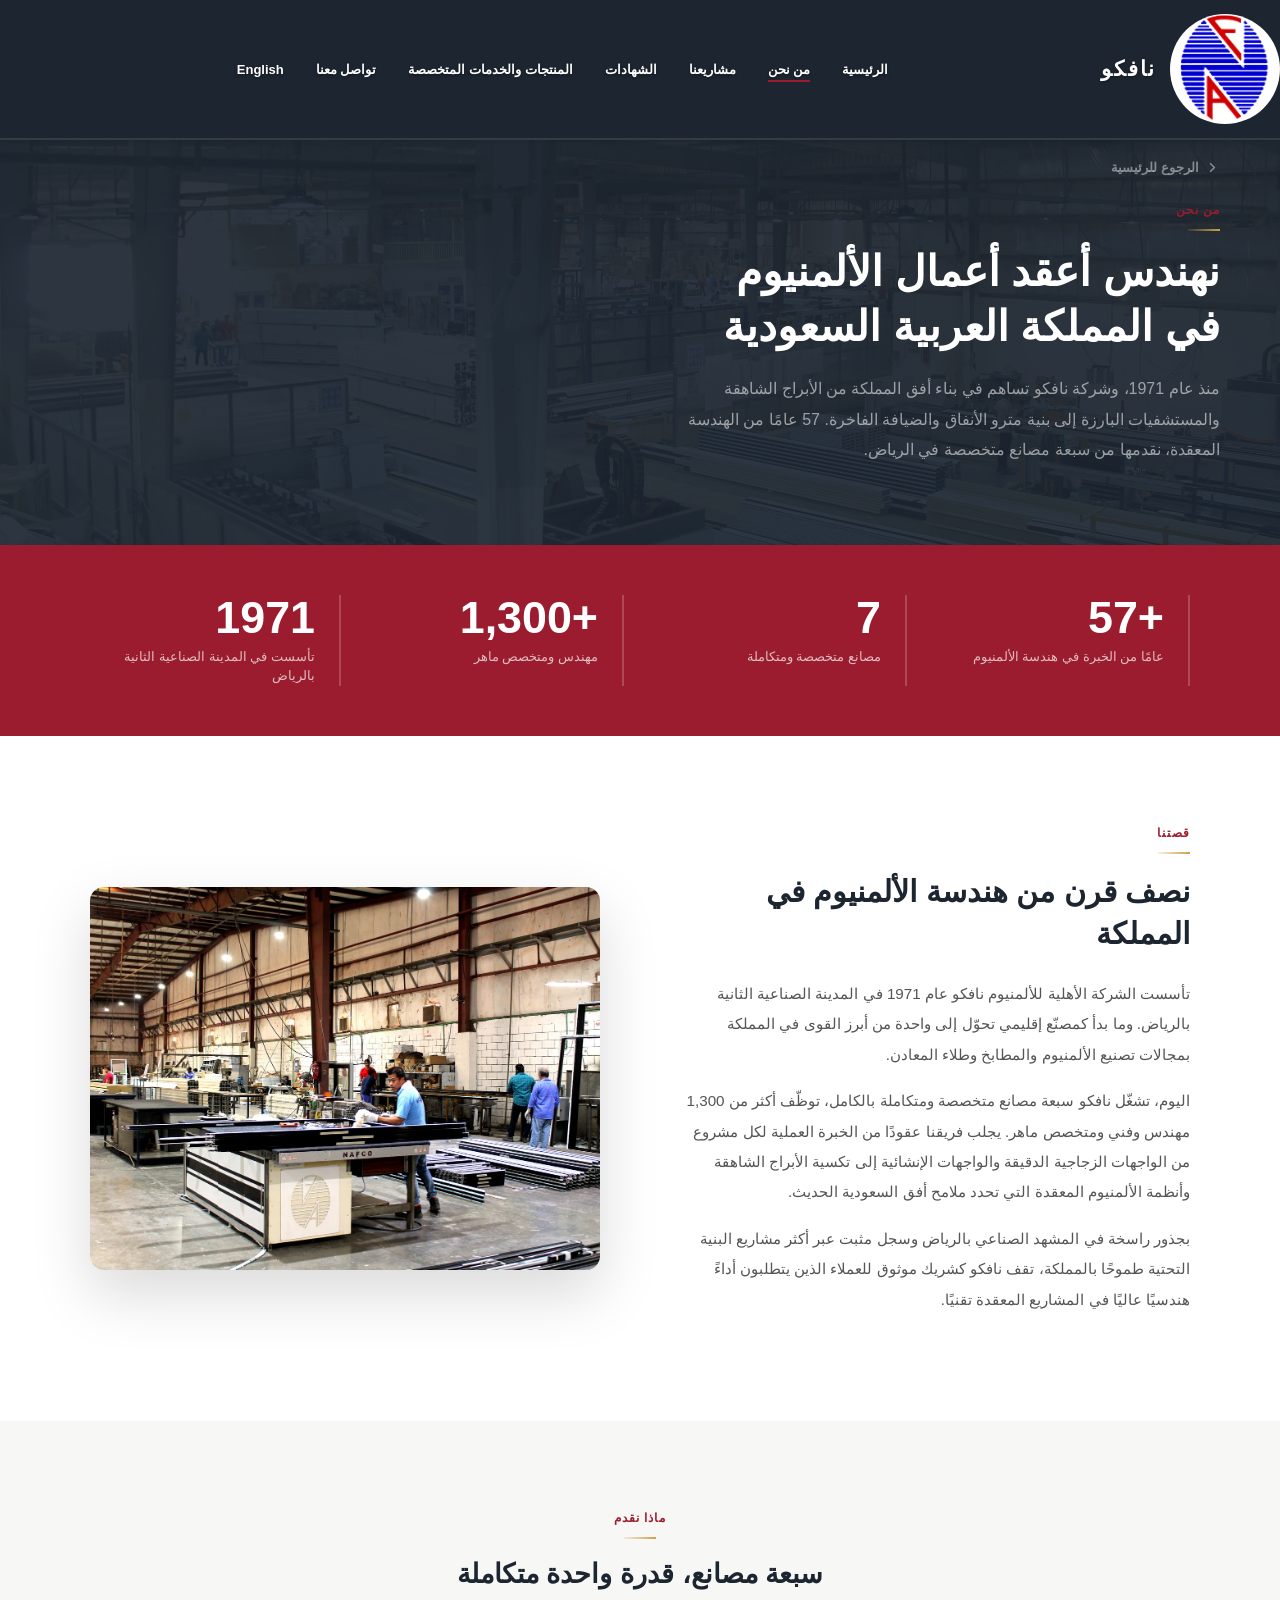
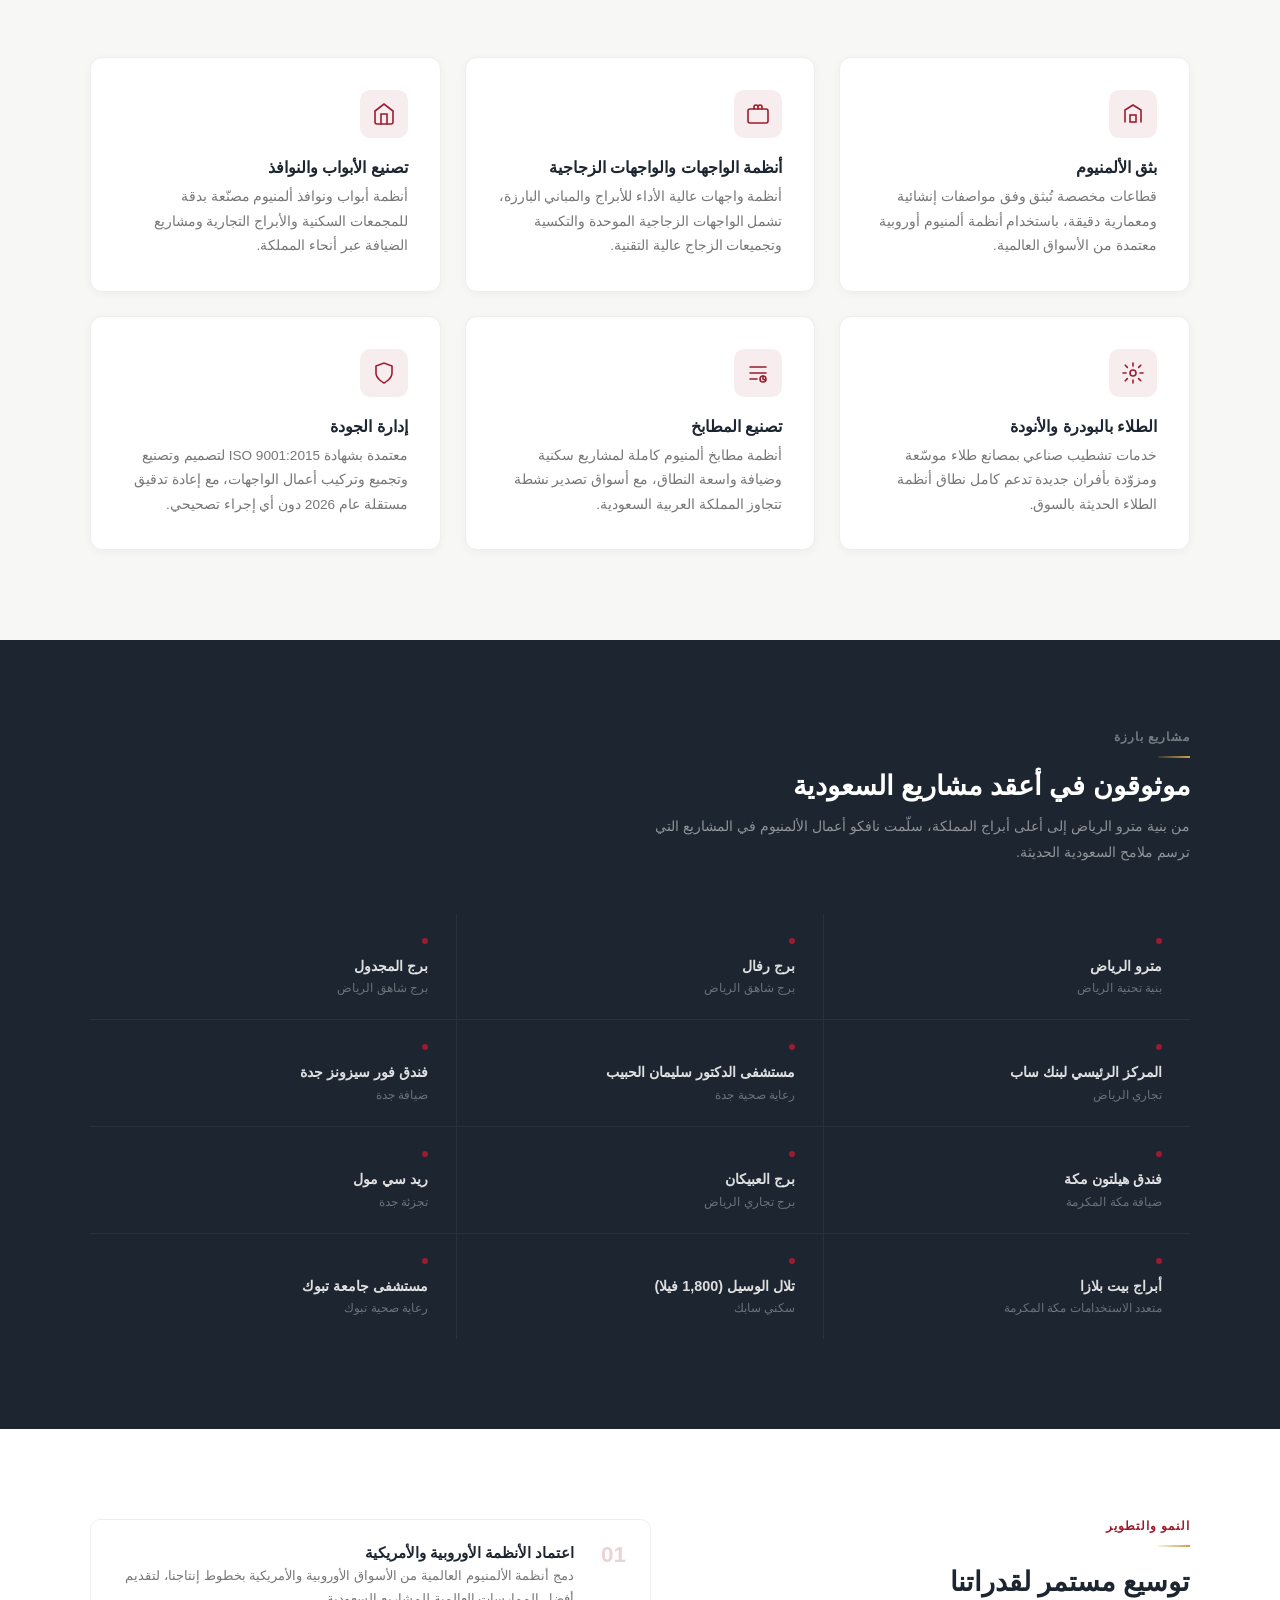
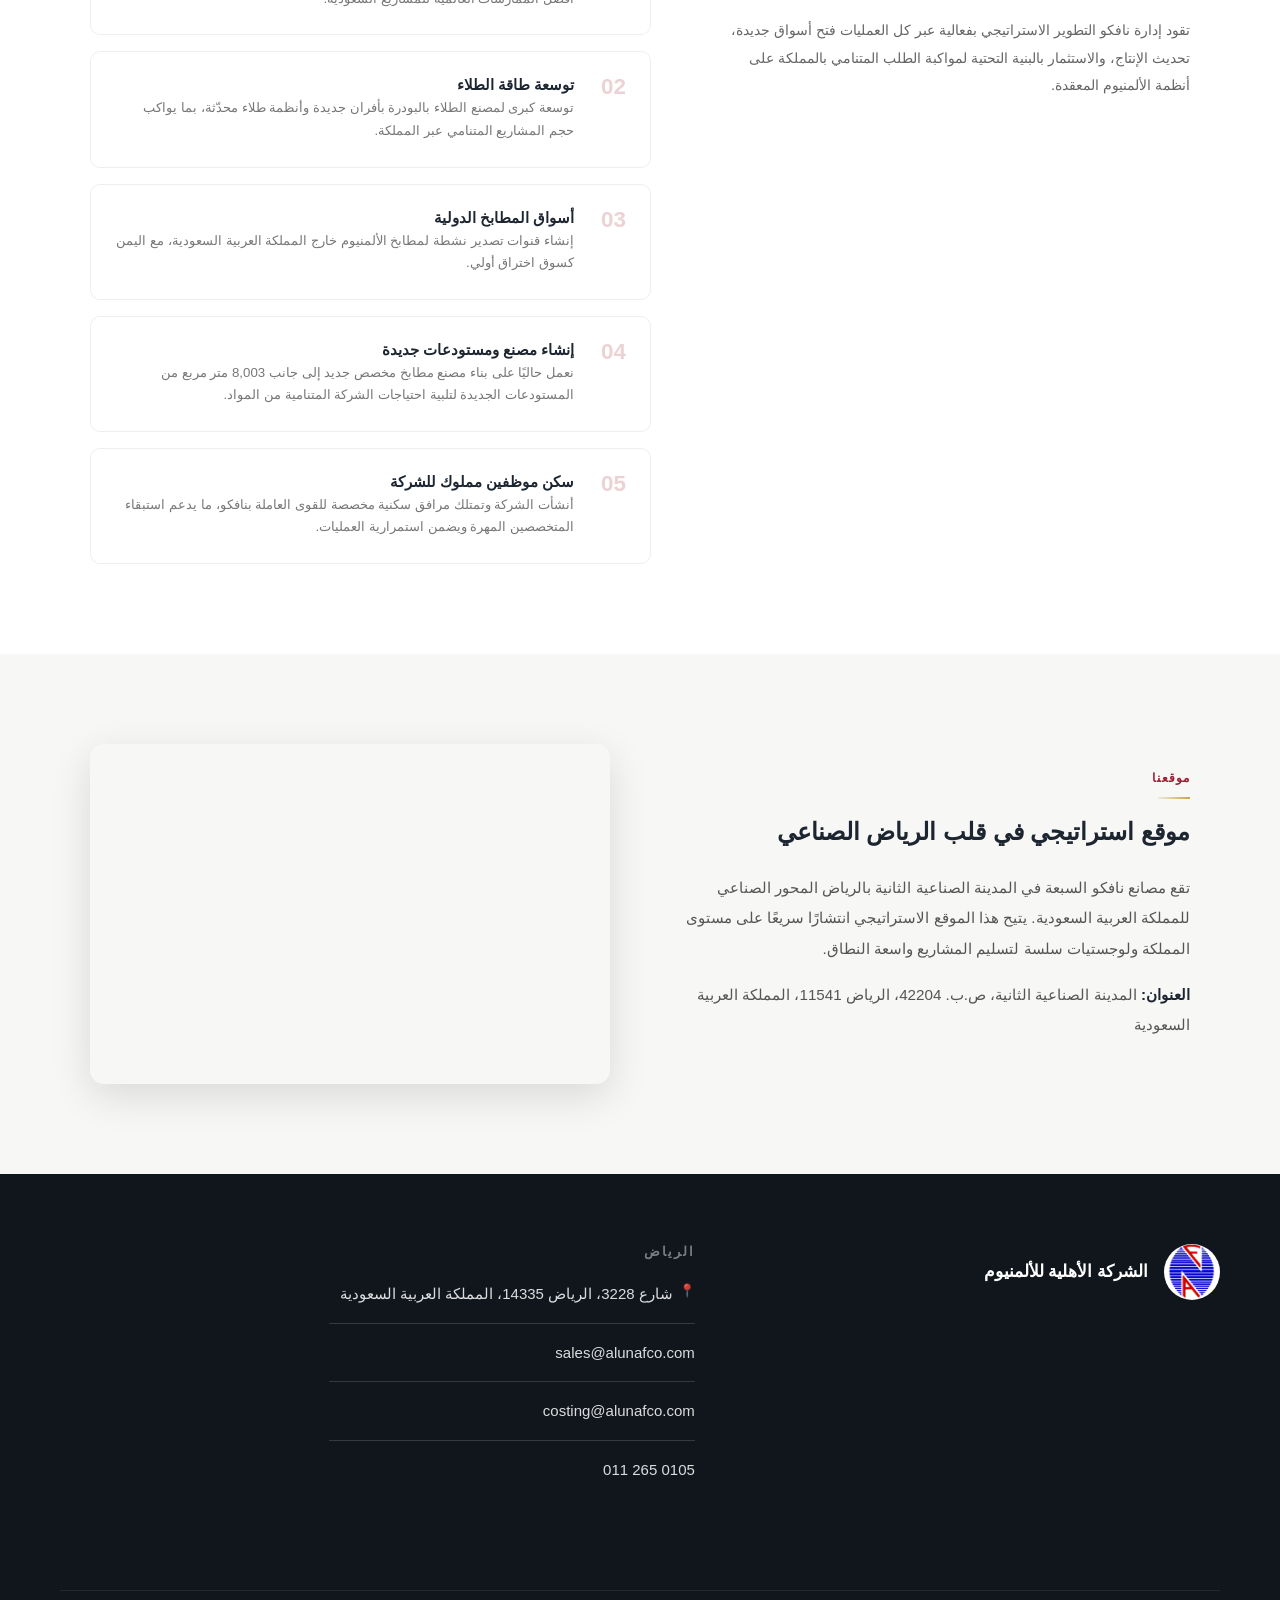
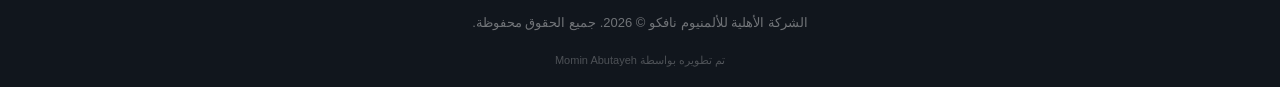
==== commit 1d85363e: "Apply design refinements across all pages Design updates from design export: - Google Fonts (Manrope" ====
--- a/about-ar.html
+++ b/about-ar.html
@@ -3,9 +3,12 @@
 <head>
     <meta charset="UTF-8">
     <meta name="viewport" content="width=device-width, initial-scale=1.0">
-    <meta http-equiv="Content-Security-Policy" content="default-src 'self'; script-src 'self'; style-src 'self' 'unsafe-inline'; img-src 'self' data:; media-src 'self'; connect-src 'self' https://raw.githubusercontent.com; frame-src https://maps.google.com https://www.google.com; font-src 'self'; object-src 'none'; base-uri 'self'; form-action 'self' mailto:; upgrade-insecure-requests">
+    <meta http-equiv="Content-Security-Policy" content="default-src 'self'; script-src 'self'; style-src 'self' 'unsafe-inline' https://fonts.googleapis.com; img-src 'self' data:; media-src 'self'; connect-src 'self' https://raw.githubusercontent.com; frame-src https://maps.google.com https://www.google.com; font-src 'self' https://fonts.gstatic.com; object-src 'none'; base-uri 'self'; form-action 'self' mailto:; upgrade-insecure-requests">
     <meta name="referrer" content="strict-origin-when-cross-origin">
     <title>من نحن نافكو للألمنيوم</title>
+    <link rel="preconnect" href="https://fonts.googleapis.com">
+    <link rel="preconnect" href="https://fonts.gstatic.com" crossorigin>
+    <link href="https://fonts.googleapis.com/css2?family=Cairo:wght@400;500;600;700;800&display=swap" rel="stylesheet">
     <link rel="stylesheet" href="css/style.css">
     <style>
         .nav { position: fixed; background: #1c2530; border-bottom-color: rgba(255,255,255,0.1); }
@@ -37,8 +40,8 @@
         .section-header .about-label { display: block; }
         .section-header .about-title { font-size: 1.7rem; }
         .cap-grid { display: grid; grid-template-columns: repeat(3, 1fr); gap: 1.5rem; }
-        .cap-card { background: #fff; border-radius: 12px; padding: 2rem; border: 1px solid #eee; transition: transform 0.25s ease, box-shadow 0.25s ease; }
-        .cap-card:hover { transform: translateY(-4px); box-shadow: 0 12px 32px rgba(0,0,0,0.08); }
+        .cap-card { background: #fff; border-radius: 12px; padding: 2rem; border: 1px solid #eee; box-shadow: 0 2px 10px rgba(20,24,30,0.04); transition: transform 0.4s cubic-bezier(0.16,1,0.3,1), box-shadow 0.4s cubic-bezier(0.16,1,0.3,1); }
+        .cap-card:hover { transform: translateY(-6px); box-shadow: 0 24px 48px rgba(20,24,30,0.1); }
         .cap-icon { width: 48px; height: 48px; background: rgba(155,28,46,0.08); border-radius: 10px; display: flex; align-items: center; justify-content: center; margin-bottom: 1.25rem; }
         .cap-icon svg { width: 24px; height: 24px; color: #9b1c2e; }
         .cap-title { font-size: 1rem; font-weight: 700; color: #1c2530; margin-bottom: 0.5rem; }
@@ -203,21 +206,21 @@
             <p class="about-text">تقع مصانع نافكو السبعة في المدينة الصناعية الثانية بالرياض المحور الصناعي للمملكة العربية السعودية. يتيح هذا الموقع الاستراتيجي انتشارًا سريعًا على مستوى المملكة ولوجستيات سلسة لتسليم المشاريع واسعة النطاق.</p>
             <p class="about-text" style="margin-top:0.5rem"><strong style="color:#1c2530">العنوان:</strong> المدينة الصناعية الثانية، ص.ب. 42204، الرياض 11541، المملكة العربية السعودية</p>
         </div>
-        <div class="location-map"><iframe src="https://maps.google.com/maps?q=National%20Aluminium%20Factory%20Co.%20Street%203228%20Riyadh%2014335&t=m&z=14&output=embed&iwloc=near" allowfullscreen="" loading="lazy" referrerpolicy="no-referrer-when-downgrade" title="موقع نافكو"></iframe></div>
+        <div class="location-map"><iframe src="https://maps.google.com/maps?q=National%20Aluminium%20Factory%20Co.%20Street%203228%20Riyadh%2014335&t=m&z=14&output=embed&iwloc=near" allowfullscreen="" loading="lazy" referrerpolicy="no-referrer" sandbox="allow-scripts allow-same-origin allow-popups allow-popups-to-escape-sandbox" title="موقع نافكو"></iframe></div>
     </div>
 </section>
 <footer class="site-footer">
     <div class="footer-top">
         <div class="footer-map-col">
             <div class="footer-brand"><a href="index-ar.html" class="logo-circle"><img src="images/logo.jpg" alt="شعار نافكو"></a><p class="footer-brand-name">الشركة الأهلية للألمنيوم</p></div>
-            <div class="footer-map-frame"><iframe src="https://maps.google.com/maps?q=National%20Aluminium%20Factory%20Co.%20Street%203228%20Riyadh%2014335&t=m&z=14&output=embed&iwloc=near" width="100%" height="220" style="border:0;" allowfullscreen="" loading="lazy" referrerpolicy="no-referrer-when-downgrade" title="موقع نافكو"></iframe></div>
+            <div class="footer-map-frame"><iframe src="https://maps.google.com/maps?q=National%20Aluminium%20Factory%20Co.%20Street%203228%20Riyadh%2014335&t=m&z=14&output=embed&iwloc=near" width="100%" height="220" style="border:0;" allowfullscreen="" loading="lazy" referrerpolicy="no-referrer" sandbox="allow-scripts allow-same-origin allow-popups allow-popups-to-escape-sandbox" title="موقع نافكو"></iframe></div>
         </div>
         <div class="footer-info-col">
             <p class="footer-col-title">الرياض</p>
             <div class="footer-info-block"><a href="https://www.google.com/maps/search/?api=1&query=Street+3228+Riyadh+14335+Saudi+Arabia" target="_blank" rel="noopener" class="footer-map-link">شارع 3228، الرياض 14335، المملكة العربية السعودية</a></div>
             <div class="footer-info-block"><a href="mailto:sales@alunafco.com">sales@alunafco.com</a></div>
             <div class="footer-info-block"><a href="mailto:costing@alunafco.com">costing@alunafco.com</a></div>
-            <div class="footer-info-block footer-info-block--last"><a href="tel:+9660112650105">011 265 0105</a></div>
+            <div class="footer-info-block footer-info-block--last"><a href="tel:+9660112650105" dir="ltr">011 265 0105</a></div>
         </div>
     </div>
     <div class="footer-bottom">الشركة الأهلية للألمنيوم نافكو &copy; 2026. جميع الحقوق محفوظة.</div>
--- a/css/style.css
+++ b/css/style.css
@@ -15,13 +15,52 @@
 }
 
 body {
-  font-family: 'Segoe UI', Tahoma, Arial, sans-serif;
+  font-family: 'Manrope', 'Cairo', 'Segoe UI', Tahoma, Arial, sans-serif;
   background: #f7f7f6;
   color: #2c2c2a;
+  -webkit-font-smoothing: antialiased;
 }
 
 a { text-decoration: none; color: inherit; }
+a:hover { color: inherit; }
 ul { list-style: none; }
+
+/* ============ SHARED ACCENT DIVIDER ============
+   A thin gold hairline appears automatically under
+   section eyebrow labels sitewide — no markup edits
+   needed on individual pages. */
+.vision-label, .products-label, .projects-label, .certificates-label,
+.partners-label, .goals-label, .advantages-label, .qc-label, .dev-label,
+.pw-label, .about-label, .page-hero-label, .hero-label {
+  position: relative;
+  padding-bottom: 14px;
+}
+
+.vision-label::after, .products-label::after, .projects-label::after,
+.certificates-label::after, .partners-label::after, .goals-label::after,
+.advantages-label::after, .qc-label::after, .dev-label::after,
+.pw-label::after, .about-label::after, .page-hero-label::after, .hero-label::after {
+  content: '';
+  position: absolute;
+  left: 0; bottom: 0;
+  width: 32px;
+  height: 2px;
+  background: linear-gradient(90deg, #c9a24b, rgba(201,162,75,0.15));
+}
+
+[dir="rtl"] .vision-label::after, [dir="rtl"] .products-label::after,
+[dir="rtl"] .projects-label::after, [dir="rtl"] .certificates-label::after,
+[dir="rtl"] .partners-label::after, [dir="rtl"] .goals-label::after,
+[dir="rtl"] .advantages-label::after, [dir="rtl"] .qc-label::after,
+[dir="rtl"] .dev-label::after, [dir="rtl"] .pw-label::after,
+[dir="rtl"] .about-label::after, [dir="rtl"] .page-hero-label::after,
+[dir="rtl"] .hero-label::after {
+  left: auto; right: 0;
+  background: linear-gradient(270deg, #c9a24b, rgba(201,162,75,0.15));
+}
+
+.section-header .about-label::after { left: 50%; transform: translateX(-50%); }
+[dir="rtl"] .section-header .about-label::after { right: 50%; left: auto; transform: translateX(50%); }
 
 /* ============ HERO / HEADER ============ */
 .hero {
@@ -48,22 +87,24 @@
   position: absolute;
   inset: 0;
   z-index: 0;
-  background: linear-gradient(180deg, rgba(15,22,30,0.45) 0%, rgba(15,22,30,0.15) 45%, rgba(15,22,30,0.65) 100%);
+  background:
+    radial-gradient(ellipse at center, rgba(15,22,30,0.35) 0%, rgba(15,22,30,0.62) 68%, rgba(15,22,30,0.8) 100%),
+    linear-gradient(180deg, rgba(15,22,30,0.55) 0%, rgba(15,22,30,0.28) 42%, rgba(15,22,30,0.8) 100%);
 }
 
 .hero-text { display: none; }
 
-.hero-text.active {
-  display: block;
-  animation: heroTextIn 0.9s ease;
-}
-
-@keyframes heroTextIn {
-  from { opacity: 0; transform: translateY(16px); }
+.hero-text.active { display: block; }
+
+.hero-text.active .hero-eyebrow { animation: heroFadeUp 0.7s ease both; }
+.hero-text.active .hero-title { animation: heroFadeUp 0.9s ease 0.12s both; }
+
+@keyframes heroFadeUp {
+  from { opacity: 0; transform: translateY(18px); }
   to { opacity: 1; transform: none; }
 }
 
-.hero-dots {
+.hero-progress {
   position: absolute;
   bottom: 34px;
   left: 0; right: 0;
@@ -71,23 +112,69 @@
   display: flex;
   justify-content: center;
   gap: 10px;
-}
-
-.hero-dot {
-  width: 10px;
-  height: 10px;
-  border-radius: 50%;
-  background: rgba(255,255,255,0.4);
+  padding: 0 24px;
+}
+
+.hero-progress-bar {
+  position: relative;
+  width: 46px;
+  height: 4px;
+  border-radius: 2px;
+  background: rgba(255,255,255,0.3);
   border: none;
   cursor: pointer;
   padding: 0;
-  transition: background 0.3s ease, transform 0.3s ease;
-}
-
-.hero-dot.active { background: #ffffff; transform: scale(1.3); }
+  overflow: hidden;
+  flex-shrink: 0;
+}
+
+.hero-progress-fill {
+  position: absolute;
+  inset: 0;
+  width: 0%;
+  background: #ffffff;
+  border-radius: 2px;
+}
+
+.hero-progress-bar.passed .hero-progress-fill { width: 100%; }
+
+.hero-progress-bar.active .hero-progress-fill {
+  animation: heroProgressFill 5s linear forwards;
+}
+
+@keyframes heroProgressFill { from { width: 0%; } to { width: 100%; } }
+
+.hero-progress:hover .hero-progress-bar.active .hero-progress-fill { animation-play-state: paused; }
+
+.hero-scroll-cue {
+  position: absolute;
+  inset-inline-end: 40px;
+  bottom: 40px;
+  z-index: 2;
+  display: flex;
+  flex-direction: column;
+  align-items: center;
+  gap: 8px;
+  color: rgba(255,255,255,0.85);
+  animation: heroScrollBounce 2.4s ease-in-out infinite;
+}
+
+.hero-scroll-cue-line { width: 1px; height: 34px; background: rgba(255,255,255,0.5); }
+.hero-scroll-cue-arrow { width: 18px; height: 18px; }
+
+@keyframes heroScrollBounce {
+  0%, 100% { transform: translateY(0); }
+  50% { transform: translateY(8px); }
+}
 
 @media (max-width: 768px) {
   .hero { height: 100vh; height: 100dvh; }
+  .hero-scroll-cue { display: none; }
+}
+
+@media (prefers-reduced-motion: reduce) {
+  .hero-bg-layer { transition: none; }
+  .hero-scroll-cue { animation: none; }
 }
 
 .nav {
@@ -185,6 +272,10 @@
 }
 
 .hero-eyebrow {
+  display: flex;
+  align-items: center;
+  justify-content: center;
+  gap: 12px;
   font-size: 14px;
   font-weight: 700;
   letter-spacing: 2px;
@@ -192,6 +283,14 @@
   color: #ffffff;
   text-shadow: 0 1px 4px rgba(0,0,0,0.45);
   margin-bottom: 18px;
+}
+
+.hero-eyebrow-line {
+  width: 28px;
+  height: 2px;
+  background: #9b1c2e;
+  display: inline-block;
+  flex-shrink: 0;
 }
 
 .hero-title {
@@ -316,9 +415,9 @@
 .world-dots { width: 100%; max-width: 720px; height: auto; }
 
 @media (max-width: 900px) {
-  .vision { grid-template-columns: 1fr; padding: 50px 30px; }
+  .vision { grid-template-columns: 1fr; padding: 50px 30px; gap: 36px; }
   .vision-text { font-size: 20px; }
-  .vision-map-col { display: none; }
+  .vision-text-col { max-width: none; }
 }
 
 /* ============ 3 FEATURE CARDS ============ */
@@ -1048,7 +1147,7 @@
 .reveal {
   opacity: 0;
   transform: translateY(28px);
-  transition: opacity 0.7s ease, transform 0.7s ease;
+  transition: opacity 0.9s cubic-bezier(0.16, 1, 0.3, 1), transform 0.9s cubic-bezier(0.16, 1, 0.3, 1);
 }
 
 .reveal.reveal-visible {
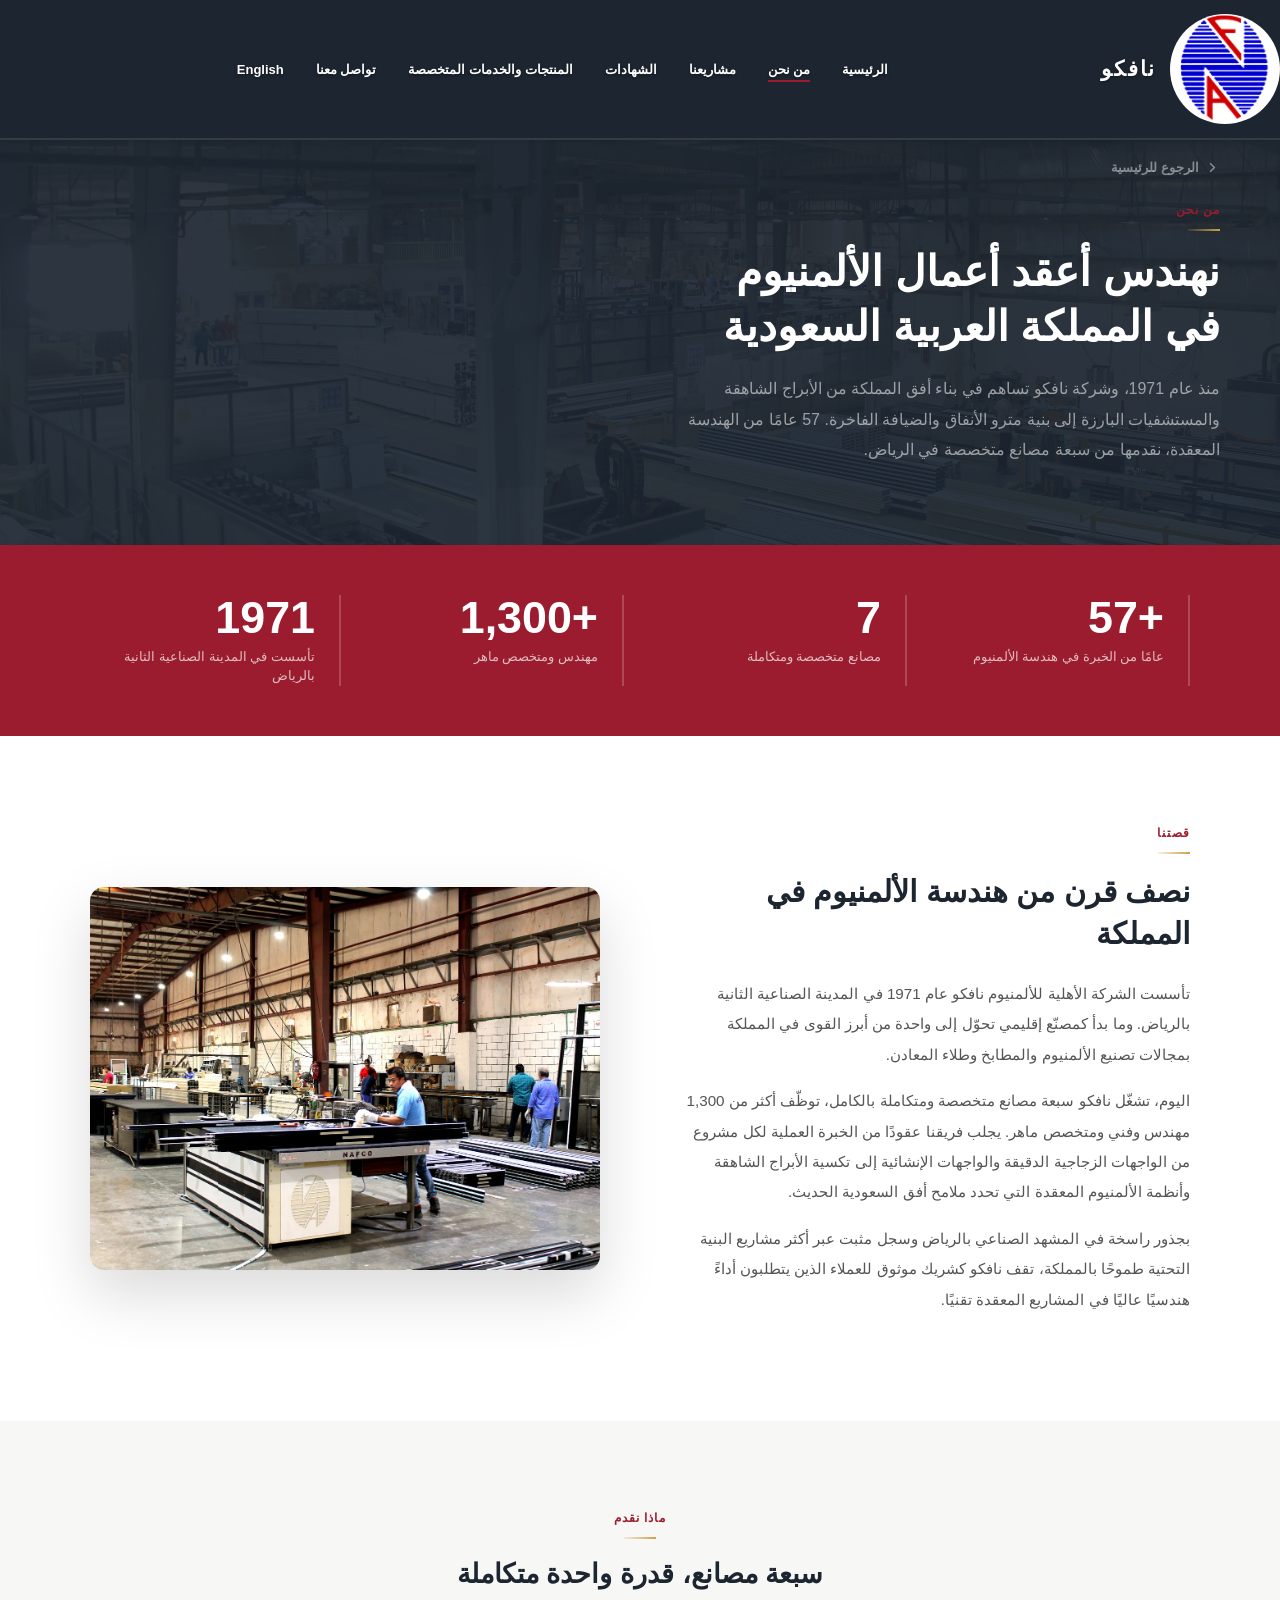
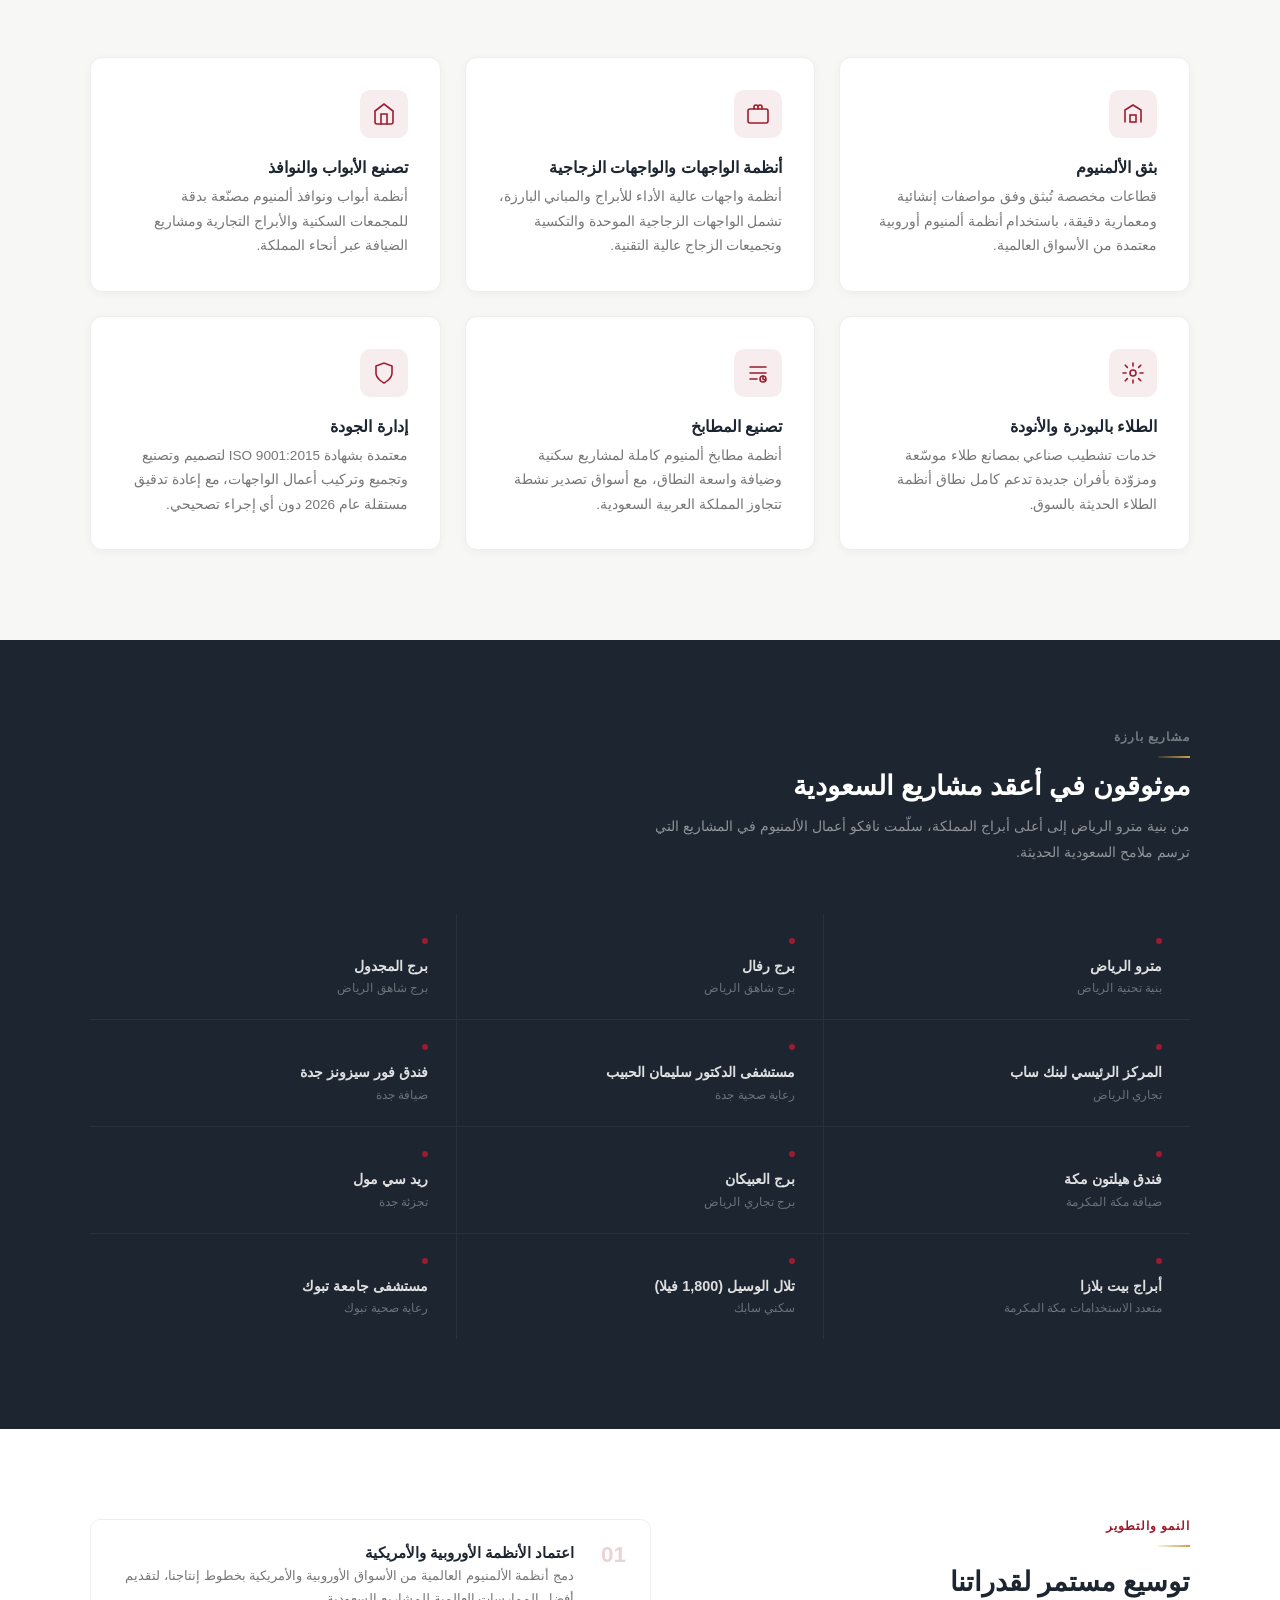
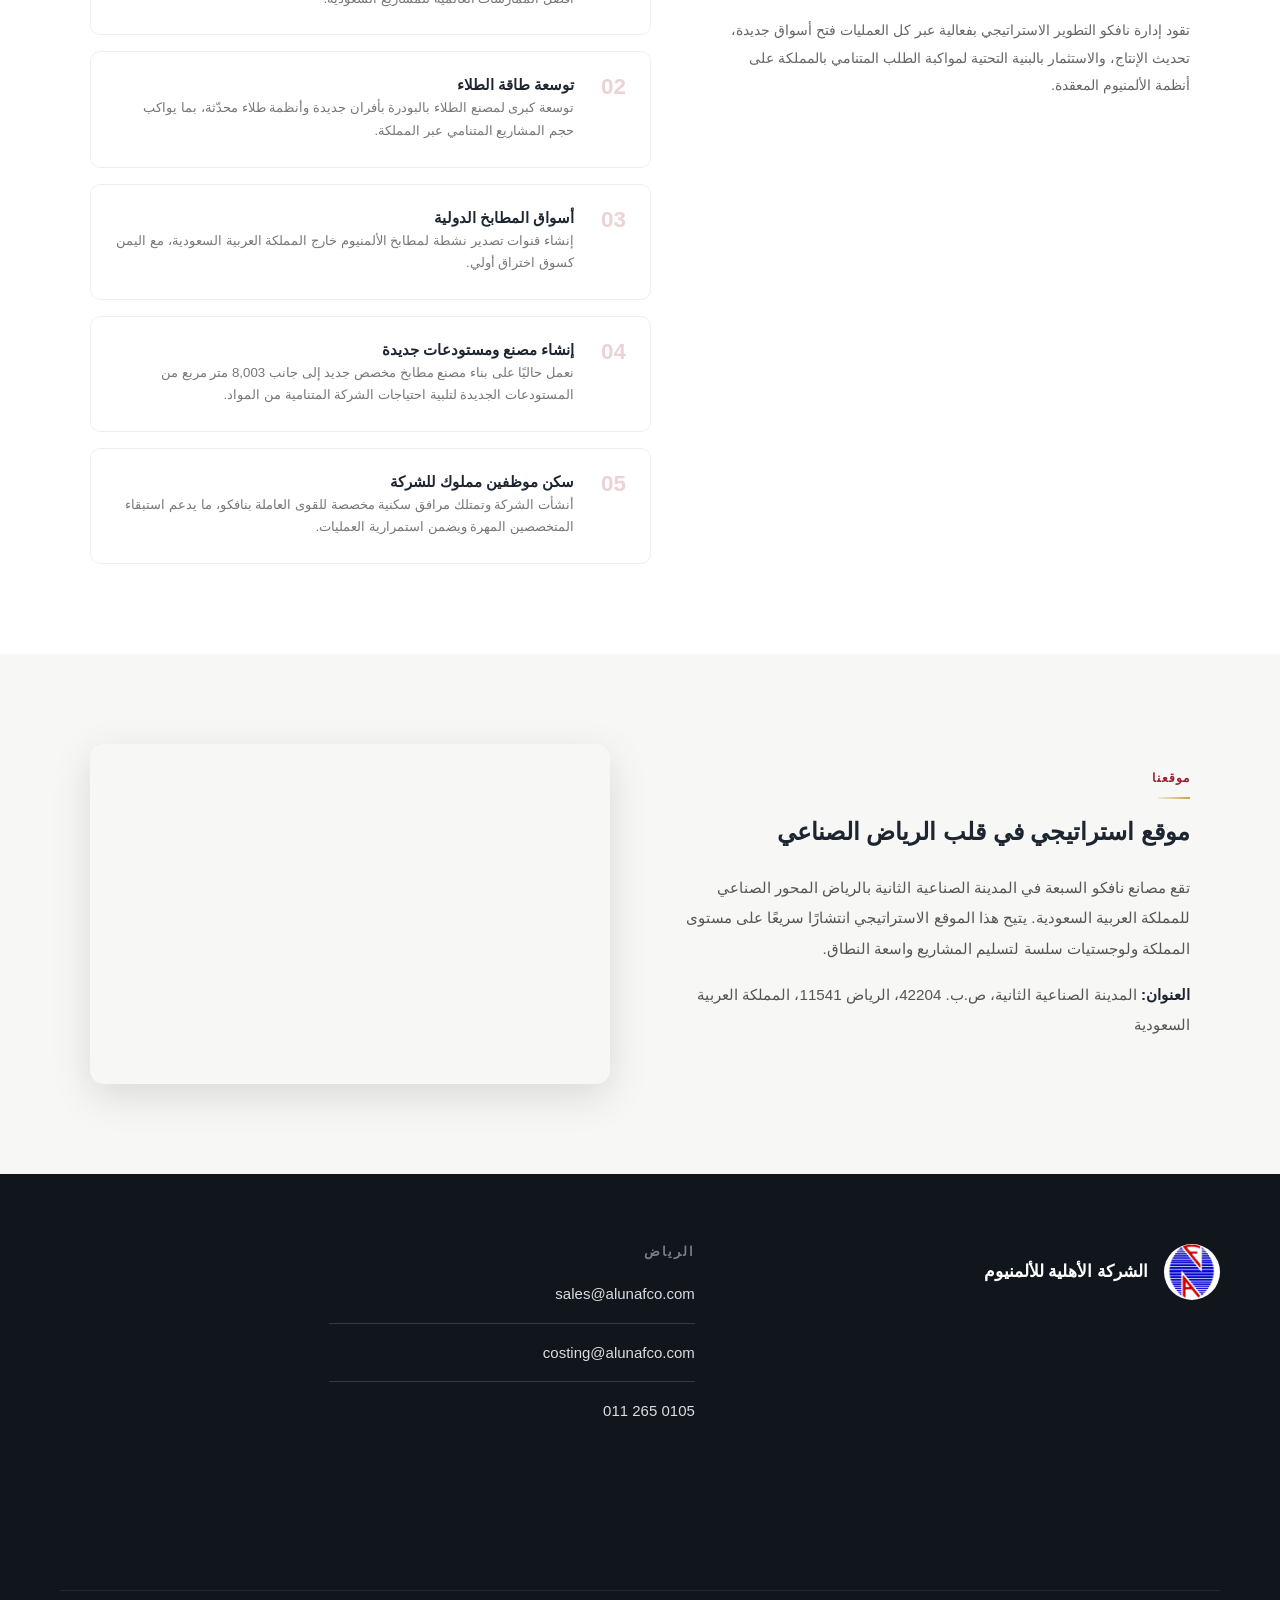
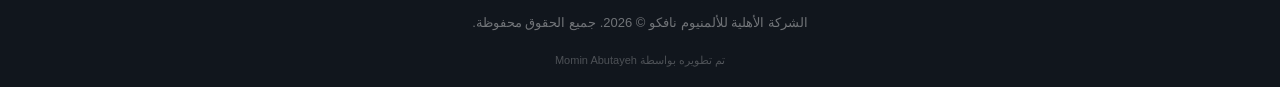
==== commit 3d1b2bd1: "Remove street address line from footer on all pages Dropped the 'Street 3228, Riyadh 14335, Saudi Ar" ====
--- a/about-ar.html
+++ b/about-ar.html
@@ -3,7 +3,7 @@
 <head>
     <meta charset="UTF-8">
     <meta name="viewport" content="width=device-width, initial-scale=1.0">
-    <meta http-equiv="Content-Security-Policy" content="default-src 'self'; script-src 'self'; style-src 'self' 'unsafe-inline' https://fonts.googleapis.com; img-src 'self' data:; media-src 'self'; connect-src 'self' https://raw.githubusercontent.com; frame-src https://maps.google.com https://www.google.com; font-src 'self' https://fonts.gstatic.com; object-src 'none'; base-uri 'self'; form-action 'self' mailto:; upgrade-insecure-requests">
+    <meta http-equiv="Content-Security-Policy" content="default-src 'self'; script-src 'self'; style-src 'self' 'unsafe-inline' https://fonts.googleapis.com; img-src 'self' data:; media-src 'self'; connect-src 'self'; frame-src https://maps.google.com https://www.google.com; font-src 'self' https://fonts.gstatic.com; object-src 'none'; base-uri 'self'; form-action 'self' mailto:; upgrade-insecure-requests">
     <meta name="referrer" content="strict-origin-when-cross-origin">
     <title>من نحن نافكو للألمنيوم</title>
     <link rel="preconnect" href="https://fonts.googleapis.com">
@@ -217,7 +217,6 @@
         </div>
         <div class="footer-info-col">
             <p class="footer-col-title">الرياض</p>
-            <div class="footer-info-block"><a href="https://www.google.com/maps/search/?api=1&query=Street+3228+Riyadh+14335+Saudi+Arabia" target="_blank" rel="noopener" class="footer-map-link">شارع 3228، الرياض 14335، المملكة العربية السعودية</a></div>
             <div class="footer-info-block"><a href="mailto:sales@alunafco.com">sales@alunafco.com</a></div>
             <div class="footer-info-block"><a href="mailto:costing@alunafco.com">costing@alunafco.com</a></div>
             <div class="footer-info-block footer-info-block--last"><a href="tel:+9660112650105" dir="ltr">011 265 0105</a></div>
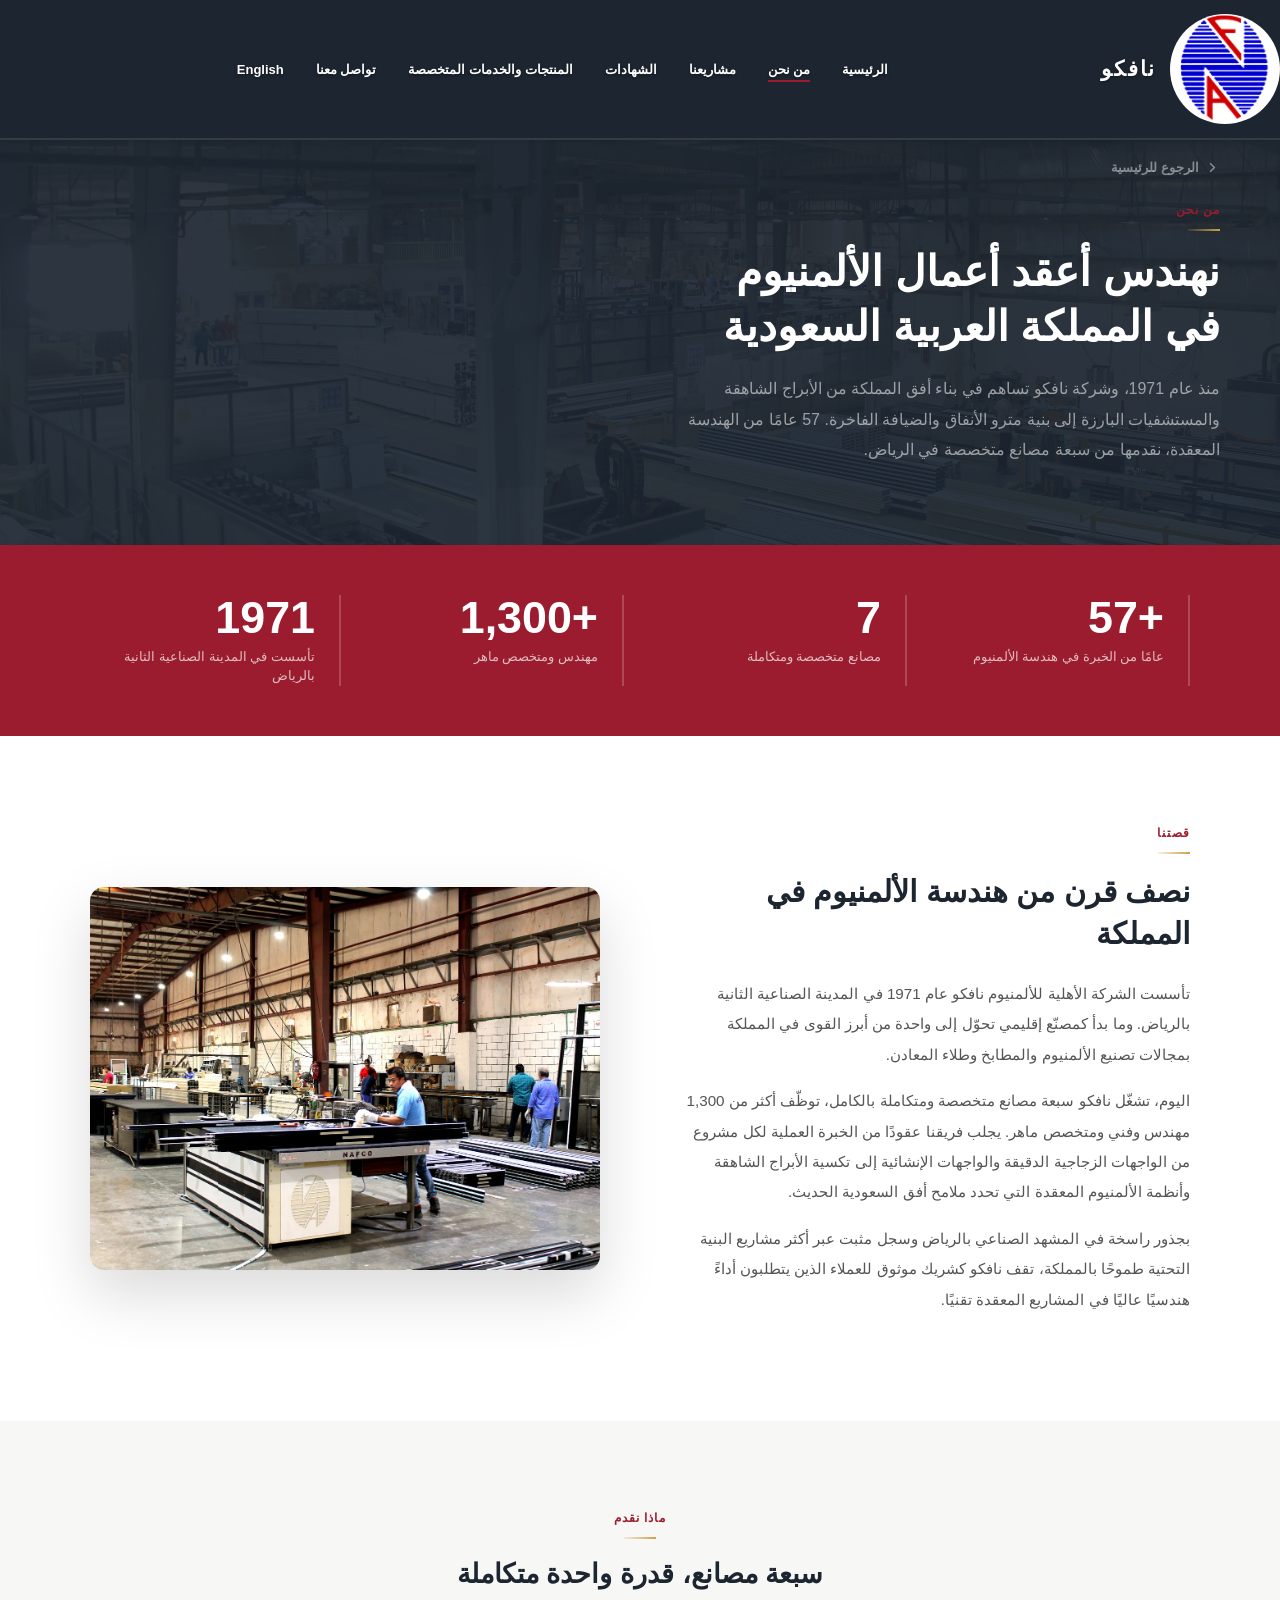
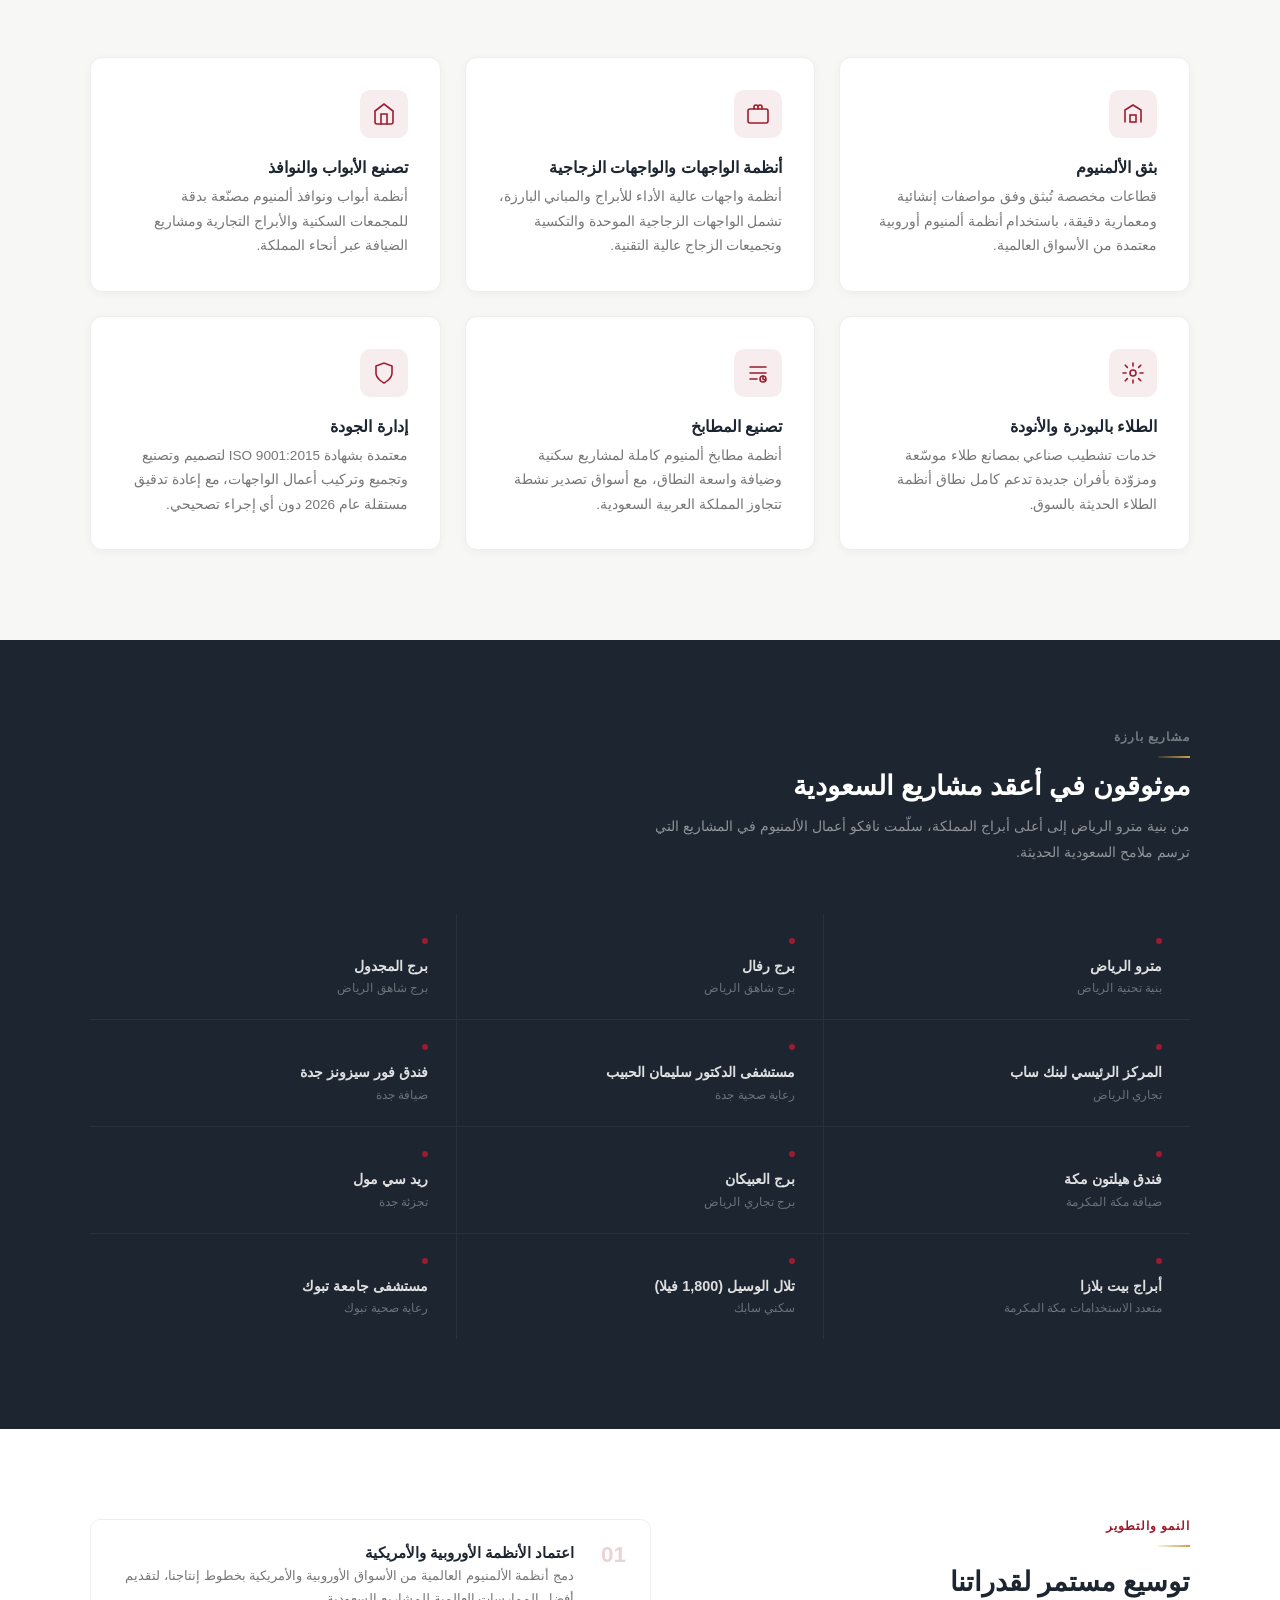
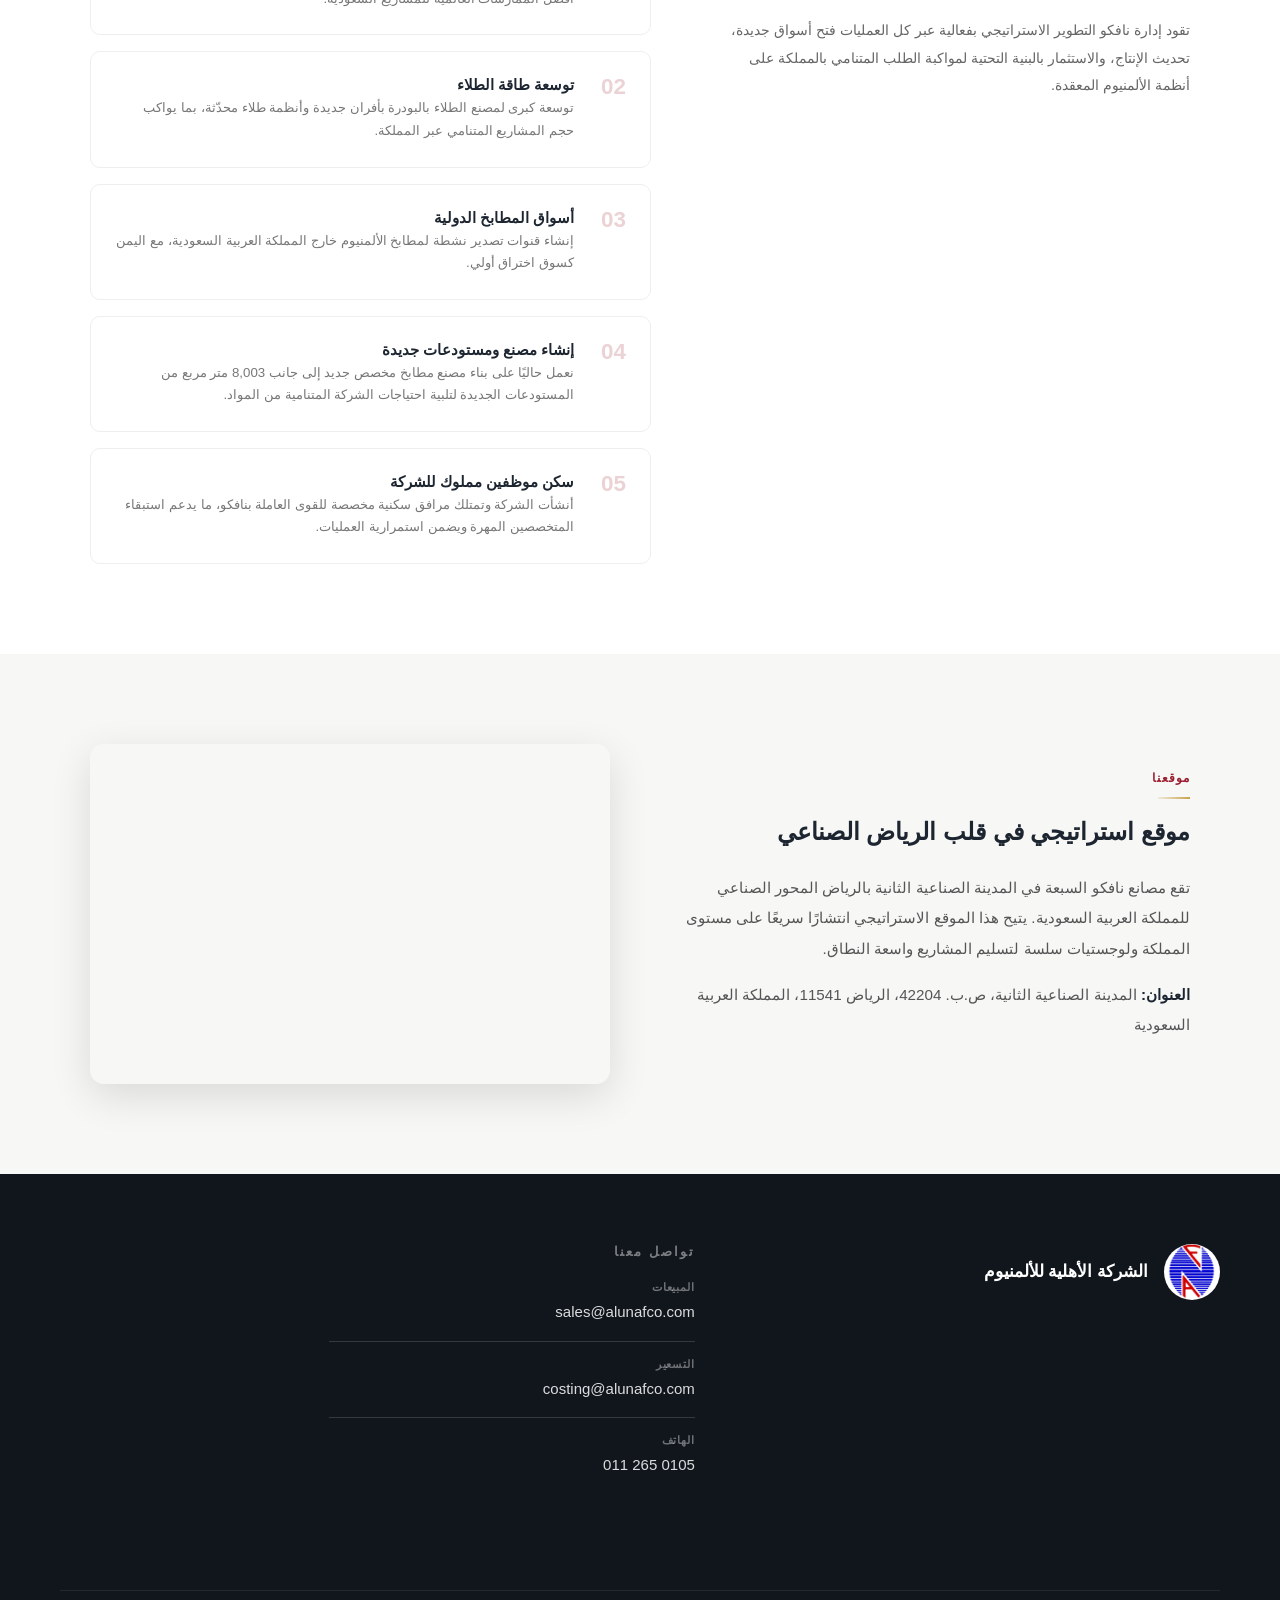
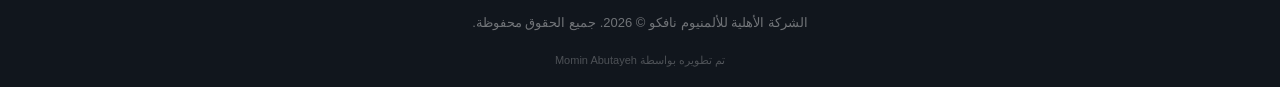
==== commit 331ee7e9: "Clarify footer contact info with heading and per-item labels Footer column now reads 'Contact' / 'تو" ====
--- a/about-ar.html
+++ b/about-ar.html
@@ -216,10 +216,10 @@
             <div class="footer-map-frame"><iframe src="https://maps.google.com/maps?q=National%20Aluminium%20Factory%20Co.%20Street%203228%20Riyadh%2014335&t=m&z=14&output=embed&iwloc=near" width="100%" height="220" style="border:0;" allowfullscreen="" loading="lazy" referrerpolicy="no-referrer" sandbox="allow-scripts allow-same-origin allow-popups allow-popups-to-escape-sandbox" title="موقع نافكو"></iframe></div>
         </div>
         <div class="footer-info-col">
-            <p class="footer-col-title">الرياض</p>
-            <div class="footer-info-block"><a href="mailto:sales@alunafco.com">sales@alunafco.com</a></div>
-            <div class="footer-info-block"><a href="mailto:costing@alunafco.com">costing@alunafco.com</a></div>
-            <div class="footer-info-block footer-info-block--last"><a href="tel:+9660112650105" dir="ltr">011 265 0105</a></div>
+            <p class="footer-col-title">تواصل معنا</p>
+            <div class="footer-info-block"><span class="footer-info-label">المبيعات</span><a href="mailto:sales@alunafco.com">sales@alunafco.com</a></div>
+            <div class="footer-info-block"><span class="footer-info-label">التسعير</span><a href="mailto:costing@alunafco.com">costing@alunafco.com</a></div>
+            <div class="footer-info-block footer-info-block--last"><span class="footer-info-label">الهاتف</span><a href="tel:+9660112650105" dir="ltr">011 265 0105</a></div>
         </div>
     </div>
     <div class="footer-bottom">الشركة الأهلية للألمنيوم نافكو &copy; 2026. جميع الحقوق محفوظة.</div>
--- a/css/style.css
+++ b/css/style.css
@@ -1097,6 +1097,7 @@
   margin-bottom: 22px;
 }
 
+.footer-info-label { display: block; font-size: 11px; font-weight: 600; letter-spacing: 0.08em; text-transform: uppercase; color: rgba(255,255,255,0.4); margin-bottom: 5px; }
 .footer-info-block { padding-bottom: 16px; margin-bottom: 16px; border-bottom: 1px solid rgba(255,255,255,0.15); }
 .footer-info-block--last { border-bottom: none; margin-bottom: 0; padding-bottom: 0; }
 .footer-info-block a { font-size: 15px; line-height: 1.7; color: rgba(255,255,255,0.85); transition: color 0.2s ease; }
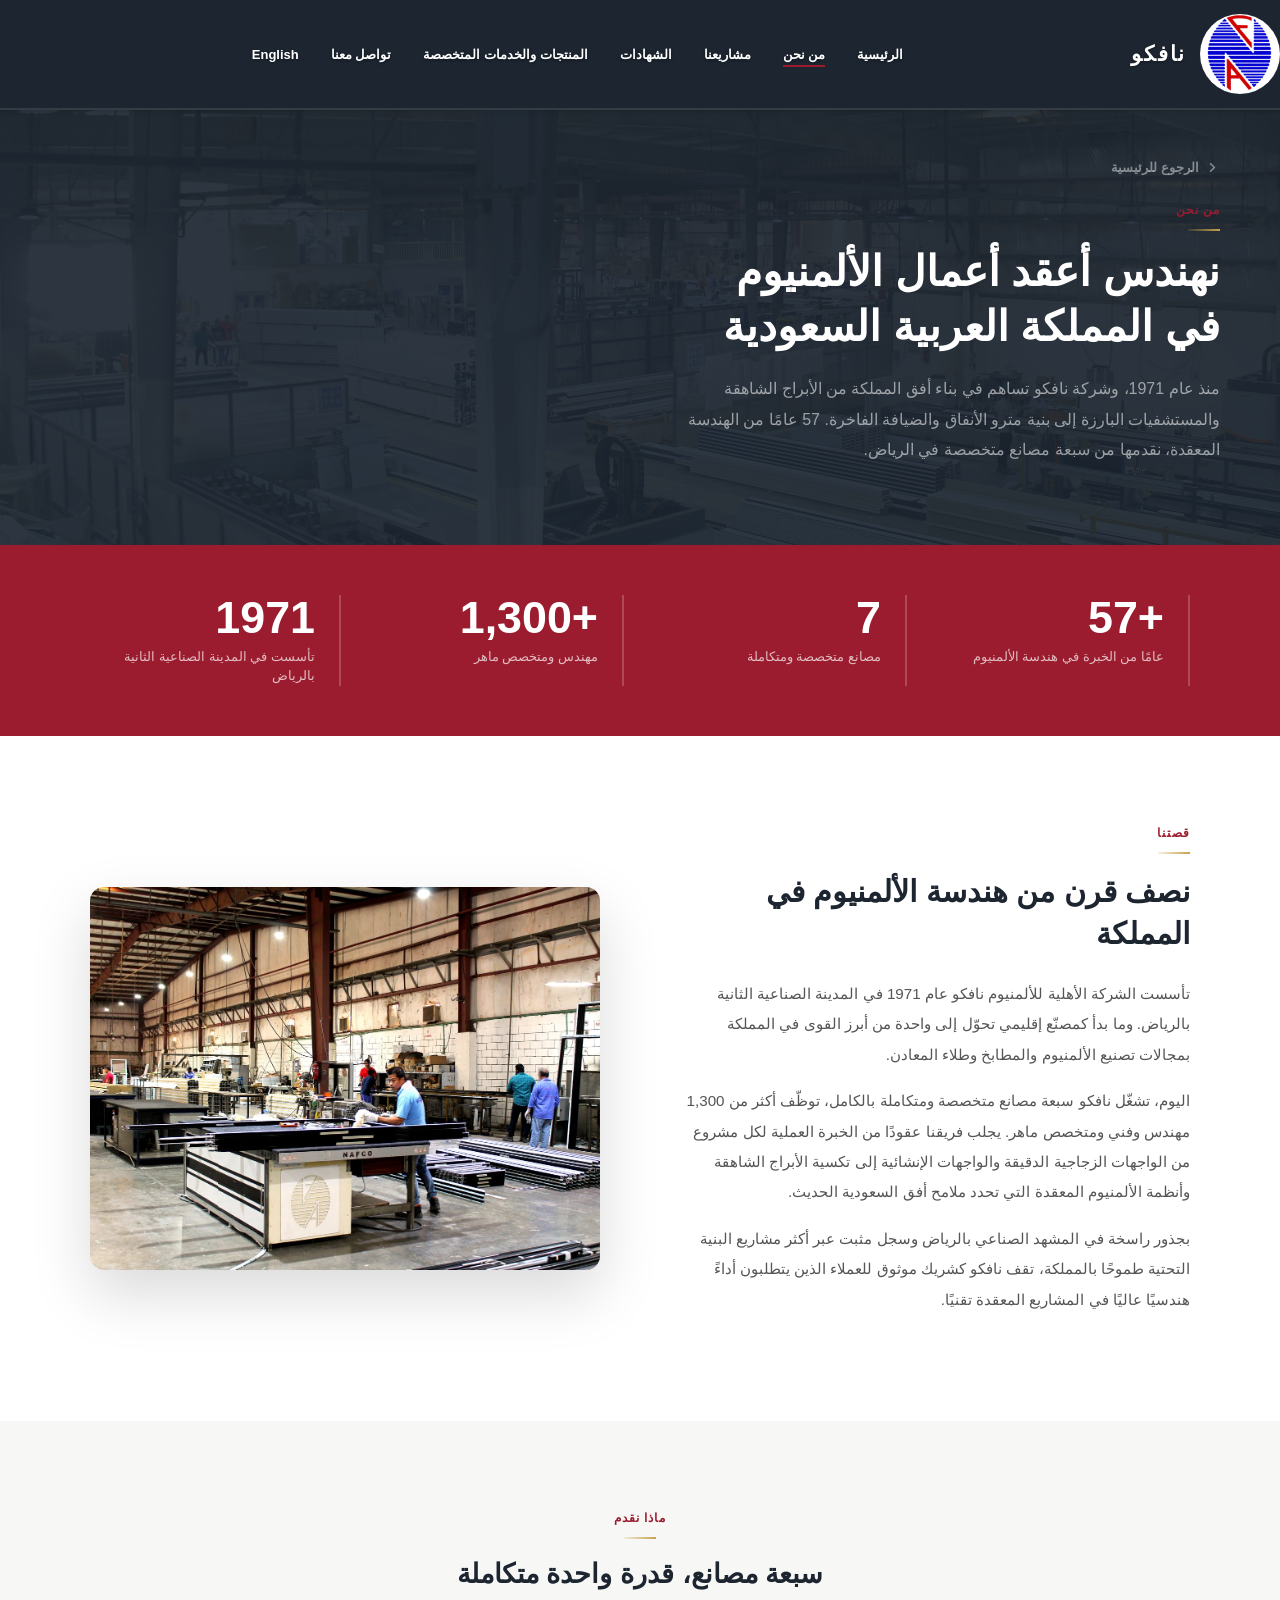
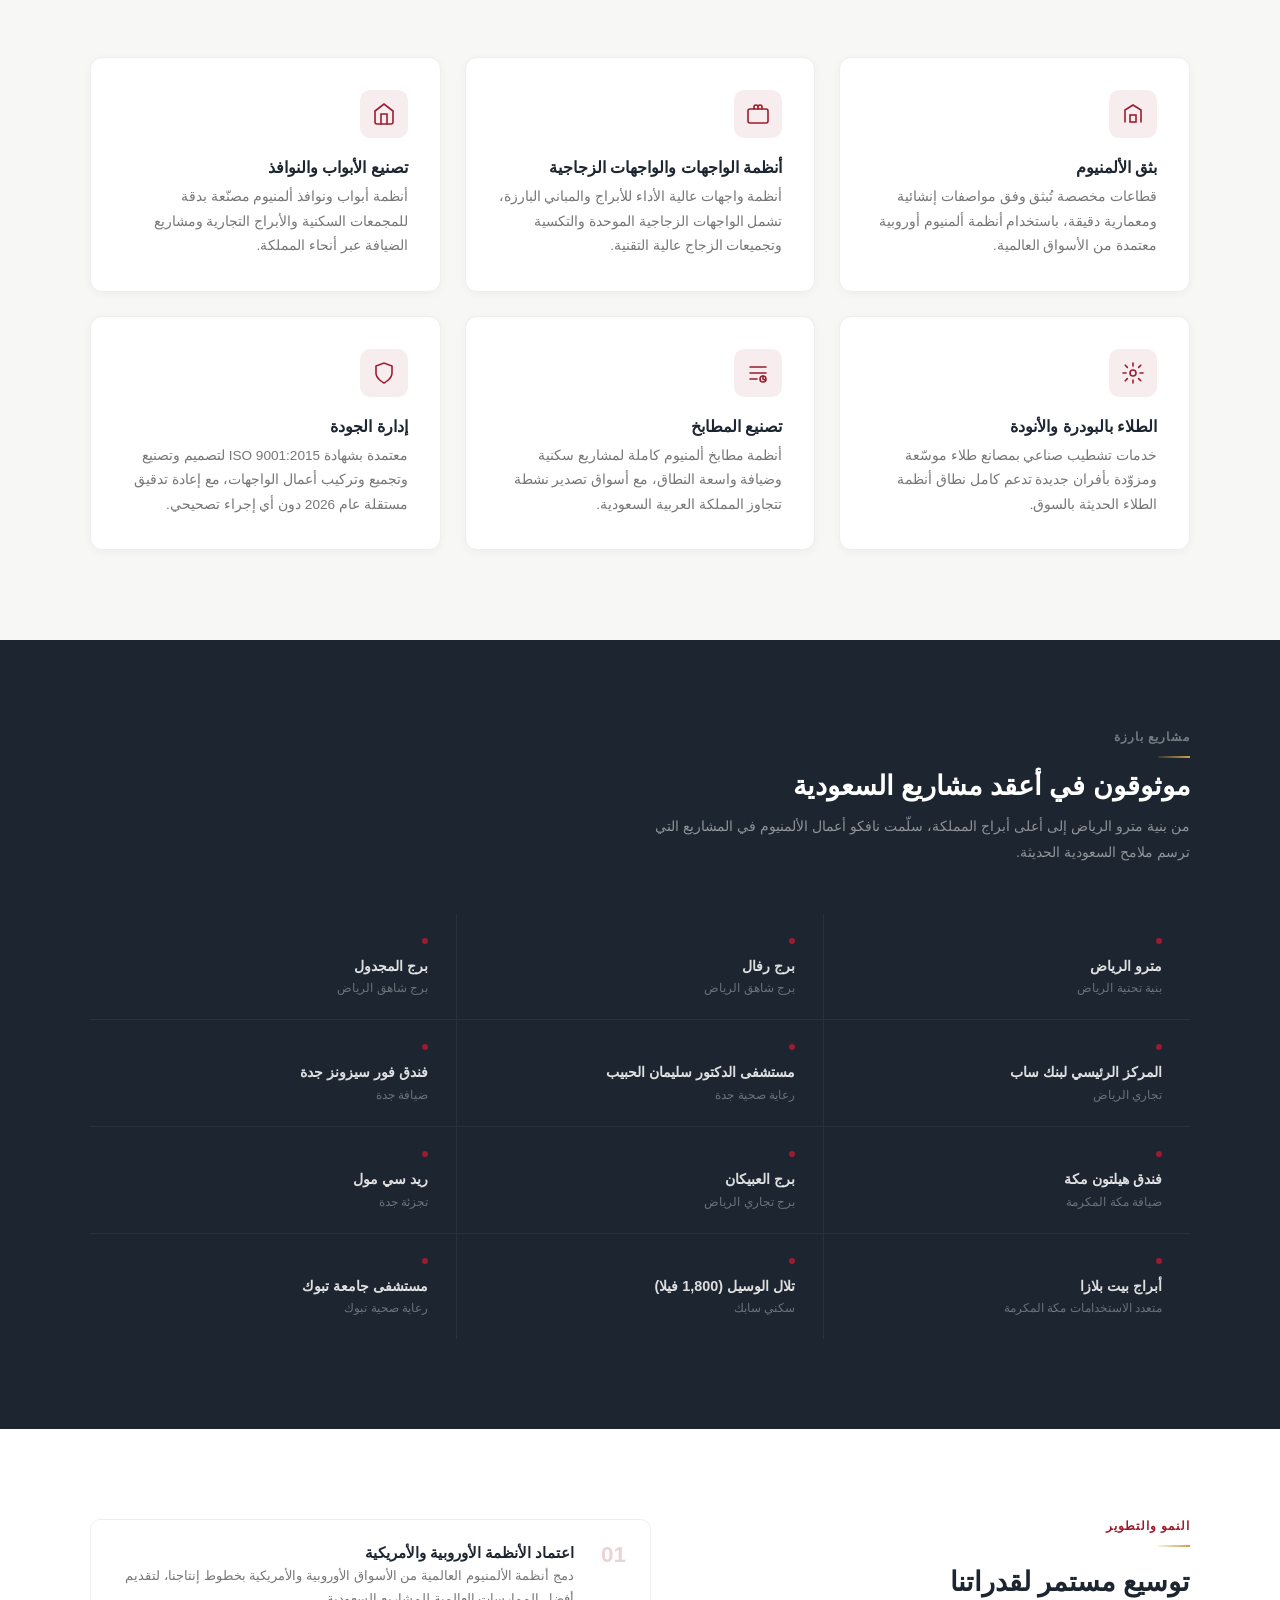
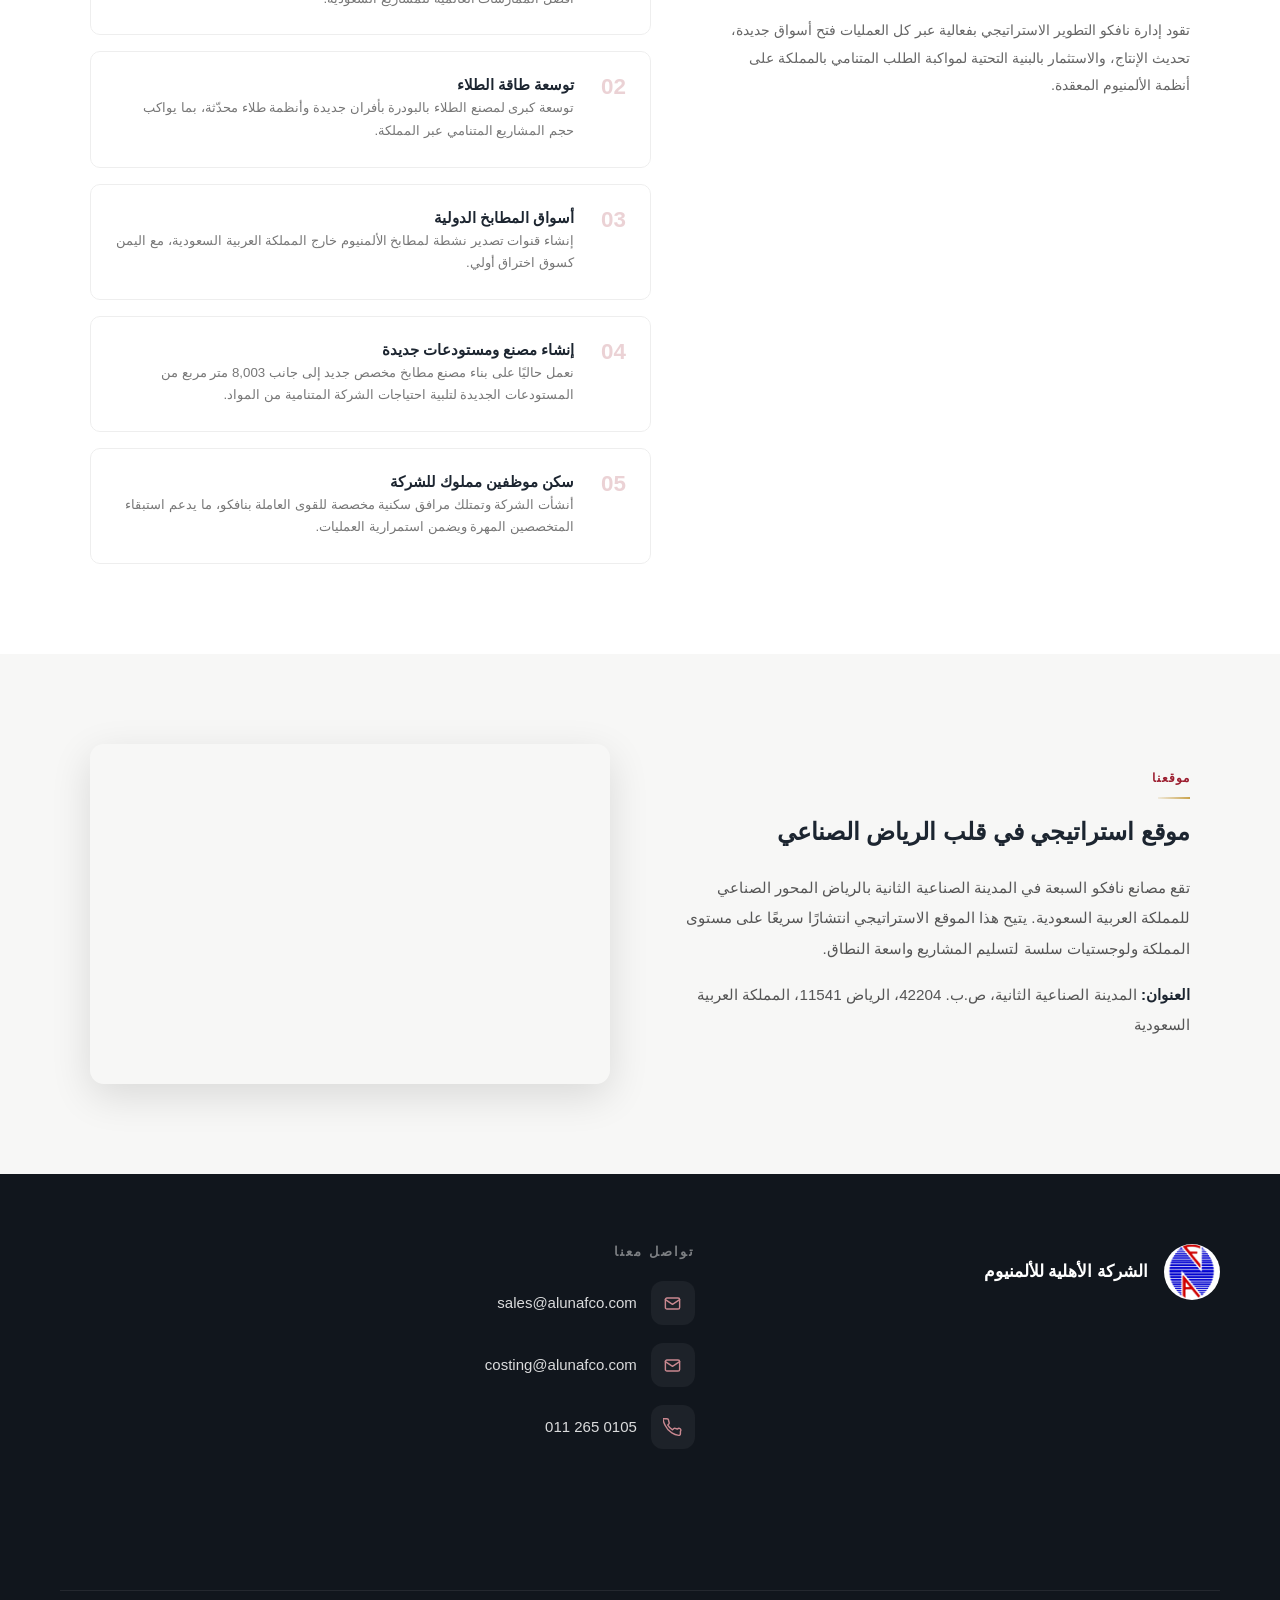
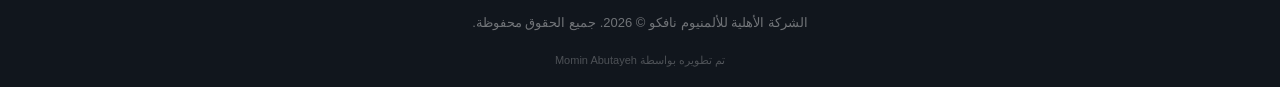
==== commit d4910d8d: "Add icon-based contact rows to footer on all pages" ====
--- a/about-ar.html
+++ b/about-ar.html
@@ -217,9 +217,9 @@
         </div>
         <div class="footer-info-col">
             <p class="footer-col-title">تواصل معنا</p>
-            <div class="footer-info-block"><span class="footer-info-label">المبيعات</span><a href="mailto:sales@alunafco.com">sales@alunafco.com</a></div>
-            <div class="footer-info-block"><span class="footer-info-label">التسعير</span><a href="mailto:costing@alunafco.com">costing@alunafco.com</a></div>
-            <div class="footer-info-block footer-info-block--last"><span class="footer-info-label">الهاتف</span><a href="tel:+9660112650105" dir="ltr">011 265 0105</a></div>
+            <div class="footer-info-block"><span class="footer-info-icon"><svg viewBox="0 0 24 24" fill="none" stroke="currentColor" stroke-width="1.8" stroke-linecap="round" stroke-linejoin="round"><rect x="3" y="5" width="18" height="14" rx="2"/><path d="M3 7l9 6 9-6"/></svg></span><a href="mailto:sales@alunafco.com">sales@alunafco.com</a></div>
+            <div class="footer-info-block"><span class="footer-info-icon"><svg viewBox="0 0 24 24" fill="none" stroke="currentColor" stroke-width="1.8" stroke-linecap="round" stroke-linejoin="round"><rect x="3" y="5" width="18" height="14" rx="2"/><path d="M3 7l9 6 9-6"/></svg></span><a href="mailto:costing@alunafco.com">costing@alunafco.com</a></div>
+            <div class="footer-info-block footer-info-block--last"><span class="footer-info-icon"><svg viewBox="0 0 24 24" fill="none" stroke="currentColor" stroke-width="1.8" stroke-linecap="round" stroke-linejoin="round"><path d="M22 16.92v3a2 2 0 01-2.18 2 19.79 19.79 0 01-8.63-3.07A19.5 19.5 0 013.07 9.81a19.79 19.79 0 01-3.07-8.67A2 2 0 012 .92h3a2 2 0 012 1.72c.13 1 .37 1.97.72 2.9a2 2 0 01-.45 2.11L6.09 8.91a16 16 0 006 6l1.27-1.27a2 2 0 012.11-.45c.93.35 1.9.59 2.9.72A2 2 0 0122 16.92z"/></svg></span><a href="tel:+9660112650105" dir="ltr">011 265 0105</a></div>
         </div>
     </div>
     <div class="footer-bottom">الشركة الأهلية للألمنيوم نافكو &copy; 2026. جميع الحقوق محفوظة.</div>
--- a/css/style.css
+++ b/css/style.css
@@ -205,8 +205,8 @@
 }
 
 .logo-circle {
-  width: 110px;
-  height: 110px;
+  width: 80px;
+  height: 80px;
   border-radius: 50%;
   overflow: hidden;
   flex-shrink: 0;
@@ -1097,10 +1097,11 @@
   margin-bottom: 22px;
 }
 
-.footer-info-label { display: block; font-size: 11px; font-weight: 600; letter-spacing: 0.08em; text-transform: uppercase; color: rgba(255,255,255,0.4); margin-bottom: 5px; }
-.footer-info-block { padding-bottom: 16px; margin-bottom: 16px; border-bottom: 1px solid rgba(255,255,255,0.15); }
-.footer-info-block--last { border-bottom: none; margin-bottom: 0; padding-bottom: 0; }
-.footer-info-block a { font-size: 15px; line-height: 1.7; color: rgba(255,255,255,0.85); transition: color 0.2s ease; }
+.footer-info-block { display: flex; align-items: center; gap: 14px; margin-bottom: 18px; }
+.footer-info-block--last { margin-bottom: 0; }
+.footer-info-icon { flex-shrink: 0; width: 44px; height: 44px; border-radius: 12px; background: rgba(255,255,255,0.05); display: flex; align-items: center; justify-content: center; }
+.footer-info-icon svg { width: 19px; height: 19px; color: #c98890; }
+.footer-info-block a { font-size: 15px; line-height: 1.6; color: rgba(255,255,255,0.85); transition: color 0.2s ease; }
 .footer-info-block a:hover { color: #ffffff; }
 
 .footer-map-link { display: inline-flex; align-items: flex-start; gap: 6px; text-decoration: none; }
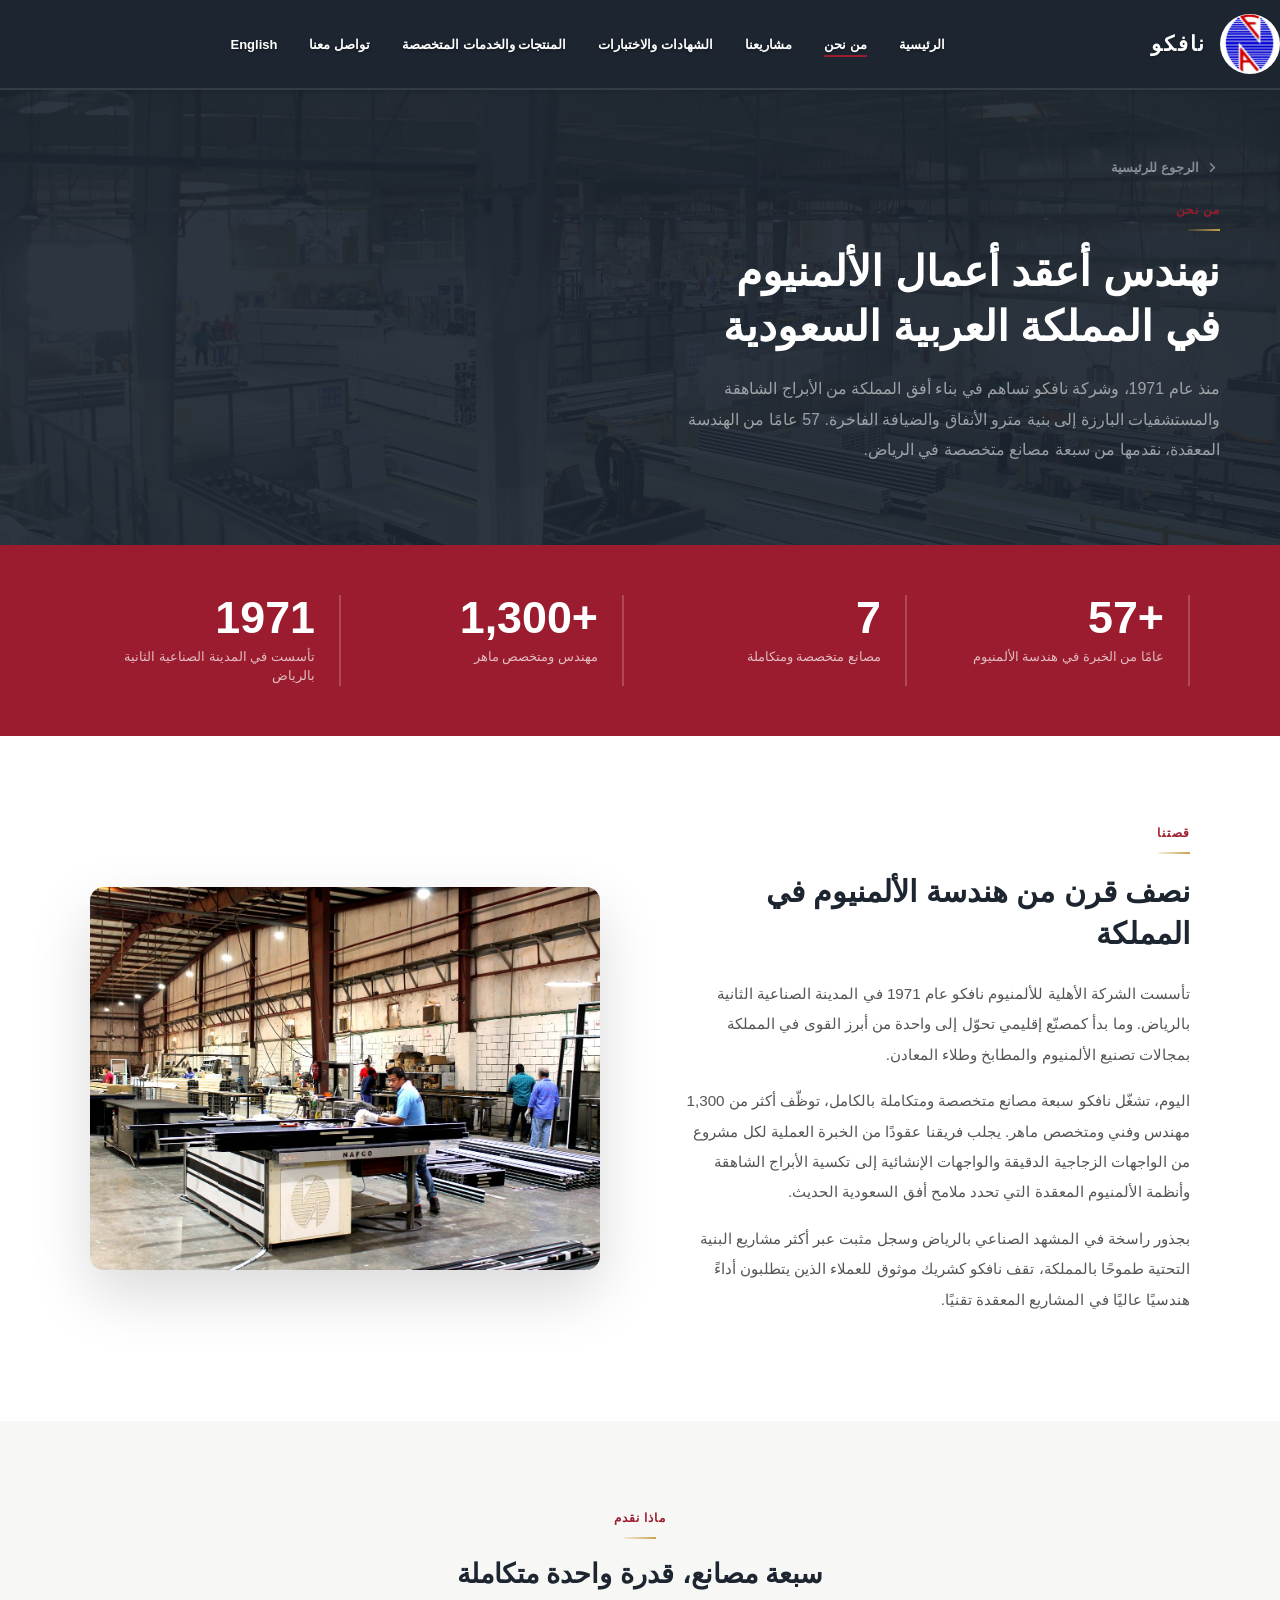
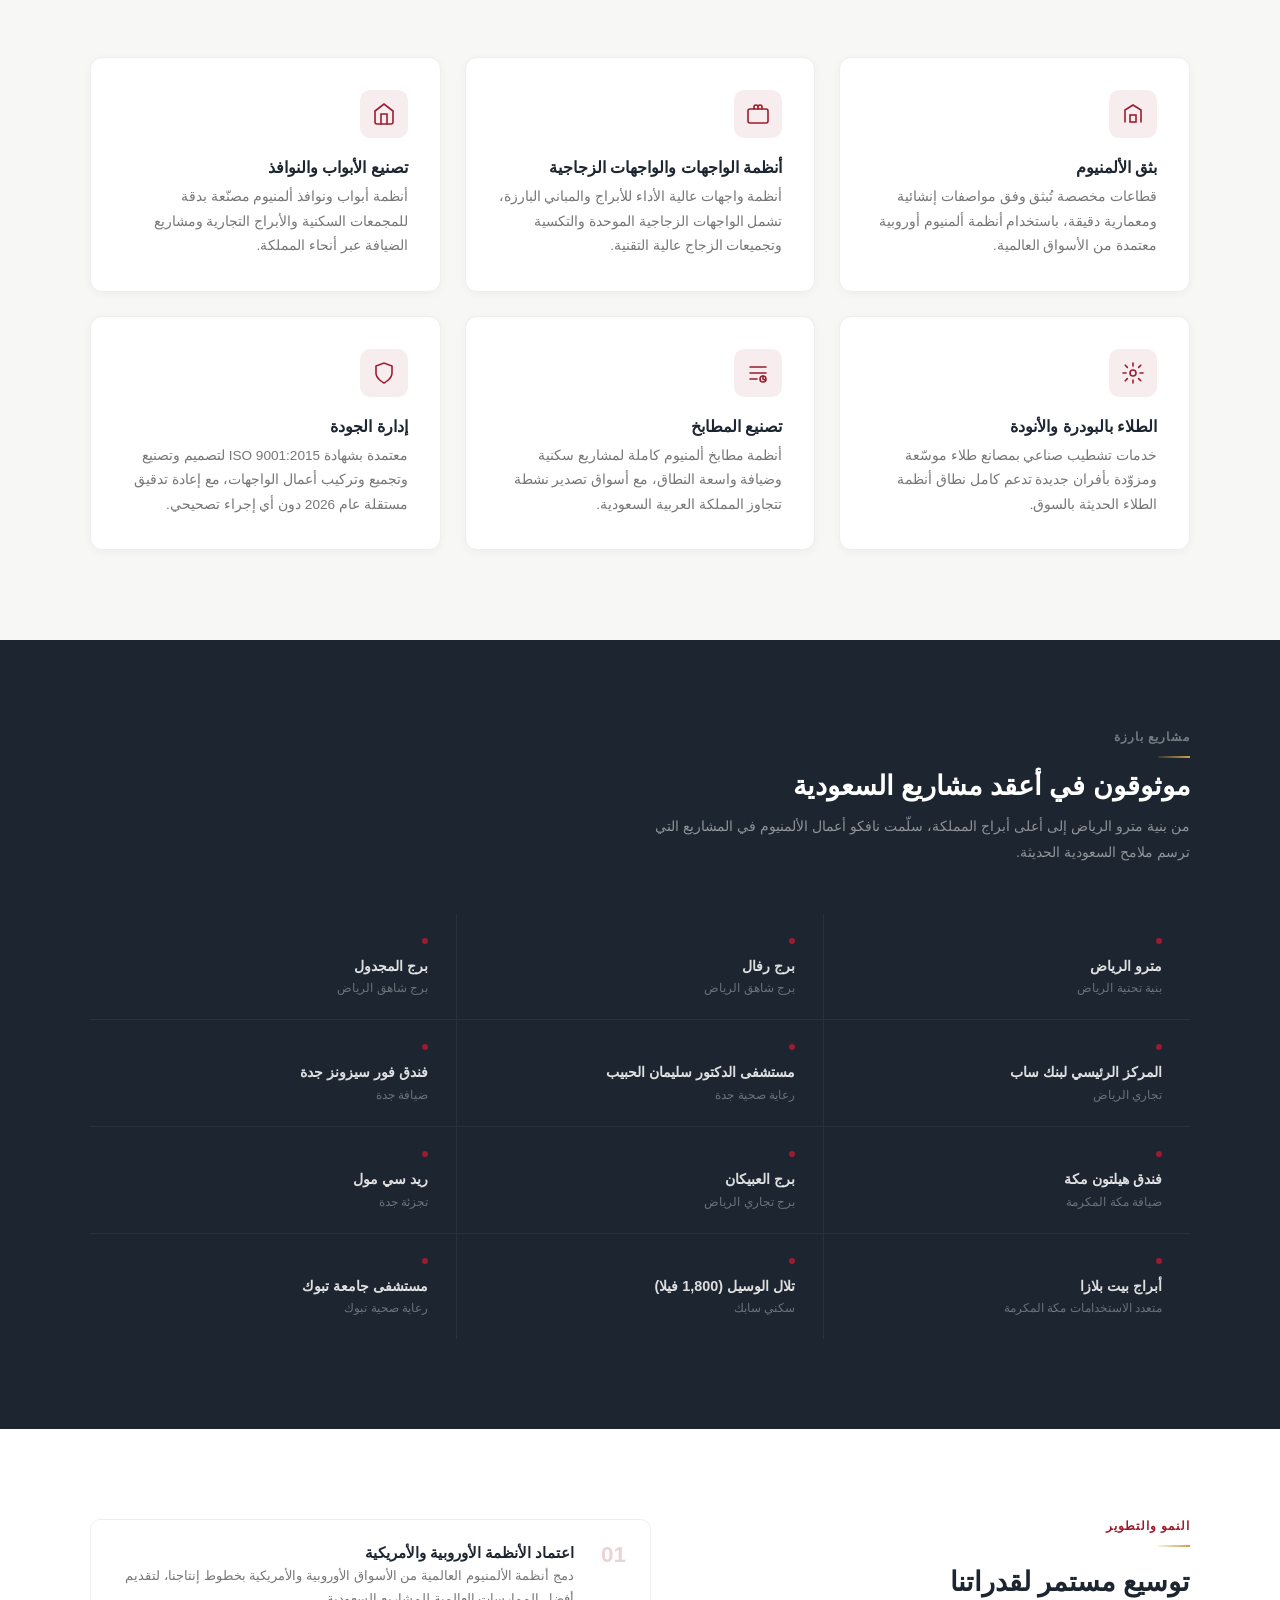
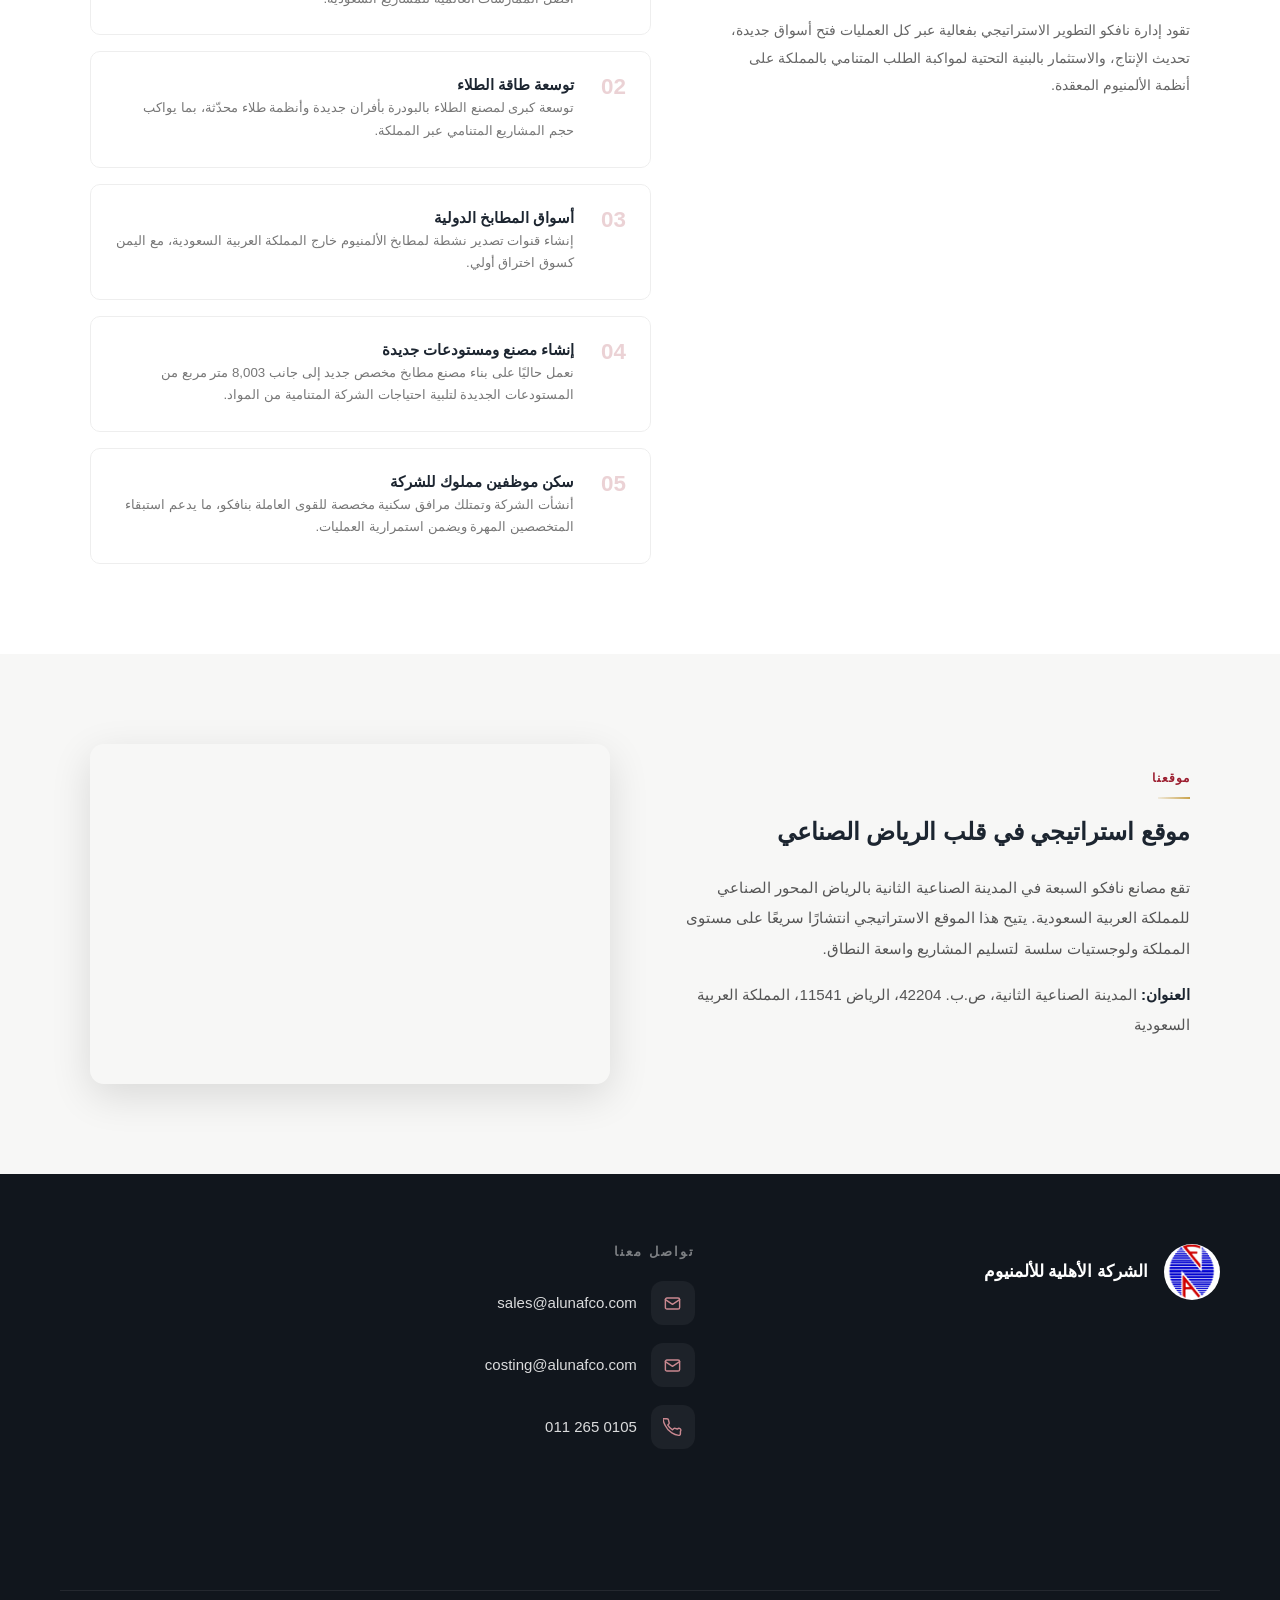
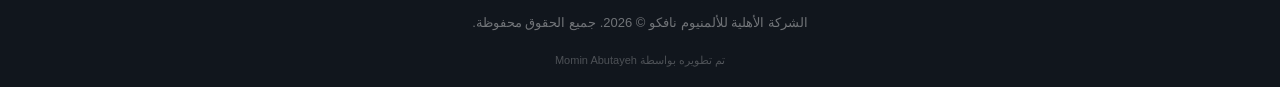
==== commit e868500d: "Rename certificates section to Certificates & Project Testing; use test-matched photos" ====
--- a/about-ar.html
+++ b/about-ar.html
@@ -101,7 +101,7 @@
         <li><a href="index-ar.html">الرئيسية</a></li>
         <li><a href="about-ar.html" style="border-bottom:2px solid #9b1c2e;padding-bottom:3px;">من نحن</a></li>
         <li><a href="projects-ar.html">مشاريعنا</a></li>
-        <li><a href="certificates-ar.html">الشهادات</a></li>
+        <li><a href="certificates-ar.html">الشهادات والاختبارات</a></li>
         <li><a href="products-ar.html">المنتجات والخدمات المتخصصة</a></li>
         <li><a href="contact-ar.html">تواصل معنا</a></li>
         <li><a href="about.html">English</a></li>
--- a/css/style.css
+++ b/css/style.css
@@ -204,9 +204,44 @@
   white-space: nowrap;
 }
 
+.logo-text {
+  display: flex;
+  flex-direction: column;
+  line-height: 1;
+}
+
+.logo-sub {
+  font-size: 10px;
+  font-weight: 600;
+  letter-spacing: 1.5px;
+  text-transform: uppercase;
+  color: rgba(255,255,255,0.6);
+  text-shadow: 0 1px 3px rgba(0,0,0,0.35);
+  margin-top: 5px;
+  white-space: nowrap;
+}
+
+[dir="rtl"] .logo-sub {
+  letter-spacing: 0;
+  text-transform: none;
+  font-size: 12px;
+}
+
+@media (max-width: 600px) {
+  .logo-sub {
+    font-size: 8.5px;
+    letter-spacing: 0.5px;
+    white-space: normal;
+    max-width: 150px;
+    line-height: 1.35;
+    margin-top: 3px;
+  }
+  [dir="rtl"] .logo-sub { font-size: 10px; max-width: 160px; }
+}
+
 .logo-circle {
-  width: 80px;
-  height: 80px;
+  width: 60px;
+  height: 60px;
   border-radius: 50%;
   overflow: hidden;
   flex-shrink: 0;
@@ -758,6 +793,90 @@
 @media (max-width: 900px) { .projects-section { padding: 50px 30px; } .projects-heading { font-size: 24px; } }
 @media (max-width: 560px) { .projects-grid { grid-template-columns: 1fr; } .project-tile { height: 300px; } }
 
+/* ============ PROJECT MODAL ============ */
+.project-modal {
+  position: fixed;
+  inset: 0;
+  z-index: 10000;
+  display: none;
+  align-items: center;
+  justify-content: center;
+  padding: 24px;
+}
+.project-modal.open { display: flex; }
+
+.pm-overlay {
+  position: absolute;
+  inset: 0;
+  background: rgba(15,22,30,0.86);
+  -webkit-backdrop-filter: blur(4px);
+  backdrop-filter: blur(4px);
+}
+
+.pm-dialog {
+  position: relative;
+  z-index: 1;
+  width: 100%;
+  max-width: 920px;
+  max-height: 88vh;
+  background: #ffffff;
+  border-radius: 16px;
+  overflow: hidden;
+  display: grid;
+  grid-template-columns: 1.05fr 1fr;
+  box-shadow: 0 40px 100px rgba(0,0,0,0.5);
+  animation: pmIn 0.4s cubic-bezier(0.16,1,0.3,1);
+}
+@keyframes pmIn { from { opacity: 0; transform: translateY(22px) scale(0.98); } to { opacity: 1; transform: none; } }
+
+.pm-image { position: relative; background: #0f161e; min-height: 320px; }
+.pm-image img { width: 100%; height: 100%; object-fit: cover; display: block; }
+
+.pm-close {
+  position: absolute;
+  top: 14px;
+  inset-inline-end: 14px;
+  z-index: 3;
+  width: 40px;
+  height: 40px;
+  border-radius: 50%;
+  background: rgba(255,255,255,0.92);
+  border: none;
+  cursor: pointer;
+  display: flex;
+  align-items: center;
+  justify-content: center;
+  box-shadow: 0 2px 12px rgba(0,0,0,0.25);
+  transition: background 0.2s ease, transform 0.2s ease;
+}
+.pm-close:hover { background: #ffffff; transform: scale(1.06); }
+.pm-close svg { width: 18px; height: 18px; color: #1c2530; }
+
+.pm-body { padding: 2.5rem; overflow-y: auto; }
+
+.pm-meta { display: flex; align-items: center; gap: 12px; margin-bottom: 14px; }
+.pm-city { font-size: 11px; font-weight: 700; letter-spacing: 2px; text-transform: uppercase; color: #9b1c2e; }
+.pm-cat {
+  font-size: 11px; font-weight: 600; letter-spacing: 1px; text-transform: uppercase; color: #999;
+  padding-inline-start: 12px; border-inline-start: 1px solid #ddd;
+}
+
+.pm-title { font-size: 1.85rem; font-weight: 800; color: #1c2530; line-height: 1.2; letter-spacing: -0.01em; margin-bottom: 1rem; }
+.pm-desc { font-size: 0.95rem; color: #555; line-height: 1.95; margin-bottom: 1.75rem; }
+
+.pm-specs { display: flex; flex-direction: column; gap: 0.9rem; border-top: 1px solid #eee; padding-top: 1.5rem; }
+.pm-spec { display: flex; gap: 1rem; }
+.pm-spec-l { flex: 0 0 92px; font-size: 0.7rem; font-weight: 700; letter-spacing: 0.08em; text-transform: uppercase; color: #9b1c2e; padding-top: 2px; }
+.pm-spec-v { font-size: 0.9rem; color: #1c2530; font-weight: 600; line-height: 1.5; }
+
+@media (max-width: 760px) {
+  .pm-dialog { grid-template-columns: 1fr; max-height: 90vh; }
+  .pm-image { min-height: 200px; max-height: 230px; }
+  .pm-body { padding: 1.75rem 1.5rem; }
+  .pm-title { font-size: 1.45rem; }
+  .pm-spec-l { flex-basis: 78px; }
+}
+
 /* ============ COMPETITIVE ADVANTAGES ============ */
 .advantages-section { background: #1c2530; padding: 80px 60px; color: #ffffff; }
 .advantages-inner { max-width: 820px; margin: 0 auto; }
@@ -930,7 +1049,7 @@
   margin-bottom: 18px;
 }
 
-.partners-heading { font-size: 28px; font-weight: 400; color: #1c2530; margin-bottom: 1rem; }
+.partners-heading { font-size: 34px; font-weight: 400; color: #1c2530; margin-bottom: 1rem; letter-spacing: -0.01em; }
 
 .partners-subtitle {
   font-size: 15px;
@@ -944,48 +1063,86 @@
   display: grid;
   grid-template-columns: repeat(3, 1fr);
   gap: 20px;
-  max-width: 860px;
+  max-width: 940px;
   margin: 0 auto 2.5rem;
 }
 
 .partner-card {
+  position: relative;
   background: #ffffff;
-  border: 1px solid #e4e4e4;
-  border-radius: 10px;
-  padding: 2rem 1.5rem;
+  border: 1px solid #e9e9e7;
+  border-radius: 14px;
+  padding: 2.4rem 1.5rem 1.8rem;
   display: flex;
   flex-direction: column;
   align-items: center;
-  gap: 1rem;
-  transition: transform 0.25s ease, box-shadow 0.25s ease;
+  gap: 1.25rem;
+  overflow: hidden;
+  box-shadow: 0 2px 10px rgba(20,24,30,0.03);
+  transition: transform 0.4s cubic-bezier(0.16,1,0.3,1), box-shadow 0.4s cubic-bezier(0.16,1,0.3,1), border-color 0.4s ease;
   cursor: default;
 }
 
+.partner-card::before {
+  content: '';
+  position: absolute;
+  top: 0; left: 0; right: 0;
+  height: 3px;
+  background: linear-gradient(90deg, #9b1c2e, #c9a24b);
+  transform: scaleX(0);
+  transform-origin: left;
+  transition: transform 0.45s cubic-bezier(0.16,1,0.3,1);
+}
+[dir="rtl"] .partner-card::before { transform-origin: right; }
+
 .partner-card:hover {
-  transform: translateY(-4px);
-  box-shadow: 0 8px 24px rgba(0,0,0,0.08);
-  border-color: #d0d0d0;
-}
+  transform: translateY(-7px);
+  box-shadow: 0 26px 50px rgba(20,24,30,0.12);
+  border-color: #ececea;
+}
+.partner-card:hover::before { transform: scaleX(1); }
+
+.partner-index {
+  position: absolute;
+  top: 14px; right: 18px;
+  font-size: 0.72rem;
+  font-weight: 700;
+  letter-spacing: 0.1em;
+  color: #d8d8d4;
+  transition: color 0.4s ease;
+}
+[dir="rtl"] .partner-index { right: auto; left: 18px; }
+.partner-card:hover .partner-index { color: #9b1c2e; }
 
 .partner-logo-wrap {
-  height: 56px;
+  height: 64px;
   width: 100%;
   display: flex;
   align-items: center;
   justify-content: center;
+  margin-top: 0.5rem;
 }
 
 .partner-logo-wrap img {
-  max-height: 56px;
+  max-height: 60px;
   max-width: 150px;
   width: auto;
   object-fit: contain;
   filter: grayscale(100%);
-  opacity: 0.6;
-  transition: filter 0.3s ease, opacity 0.3s ease;
-}
-
-.partner-card:hover .partner-logo-wrap img { filter: grayscale(0%); opacity: 1; }
+  opacity: 0.55;
+  transition: filter 0.4s ease, opacity 0.4s ease, transform 0.4s cubic-bezier(0.16,1,0.3,1);
+}
+
+.partner-card:hover .partner-logo-wrap img { filter: grayscale(0%); opacity: 1; transform: scale(1.04); }
+
+.partner-divider {
+  width: 34px;
+  height: 2px;
+  border-radius: 2px;
+  background: #ececea;
+  transition: background 0.4s ease, width 0.4s cubic-bezier(0.16,1,0.3,1);
+}
+.partner-card:hover .partner-divider { background: linear-gradient(90deg, #9b1c2e, #c9a24b); width: 48px; }
 
 .partner-name-fallback {
   font-size: 1.2rem;
@@ -994,19 +1151,16 @@
   display: none;
   align-items: center;
   justify-content: center;
-  height: 56px;
+  height: 60px;
   width: 100%;
 }
 
 .partner-category {
   font-size: 0.7rem;
   font-weight: 700;
-  letter-spacing: 0.08em;
+  letter-spacing: 0.14em;
   text-transform: uppercase;
   color: #9b1c2e;
-  background: rgba(155,28,46,0.07);
-  padding: 0.3rem 0.75rem;
-  border-radius: 20px;
 }
 
 .partners-strip {
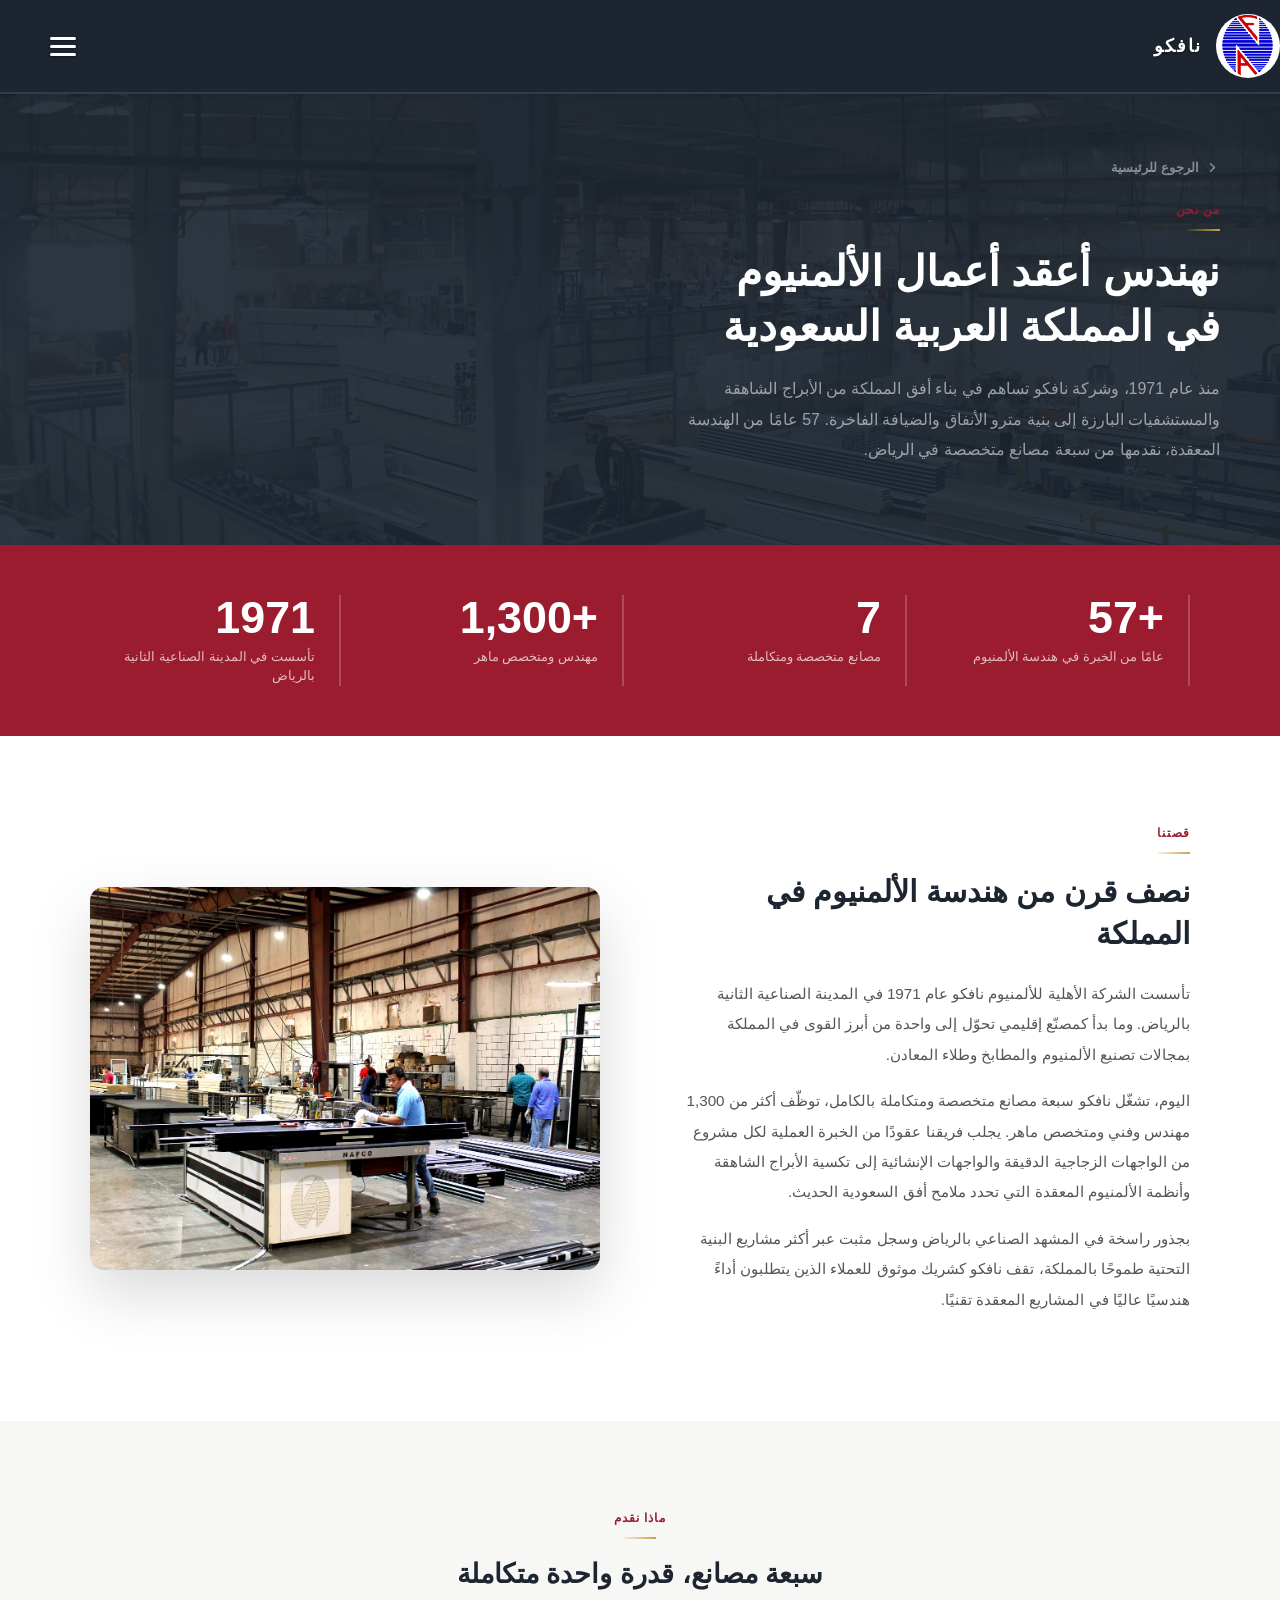
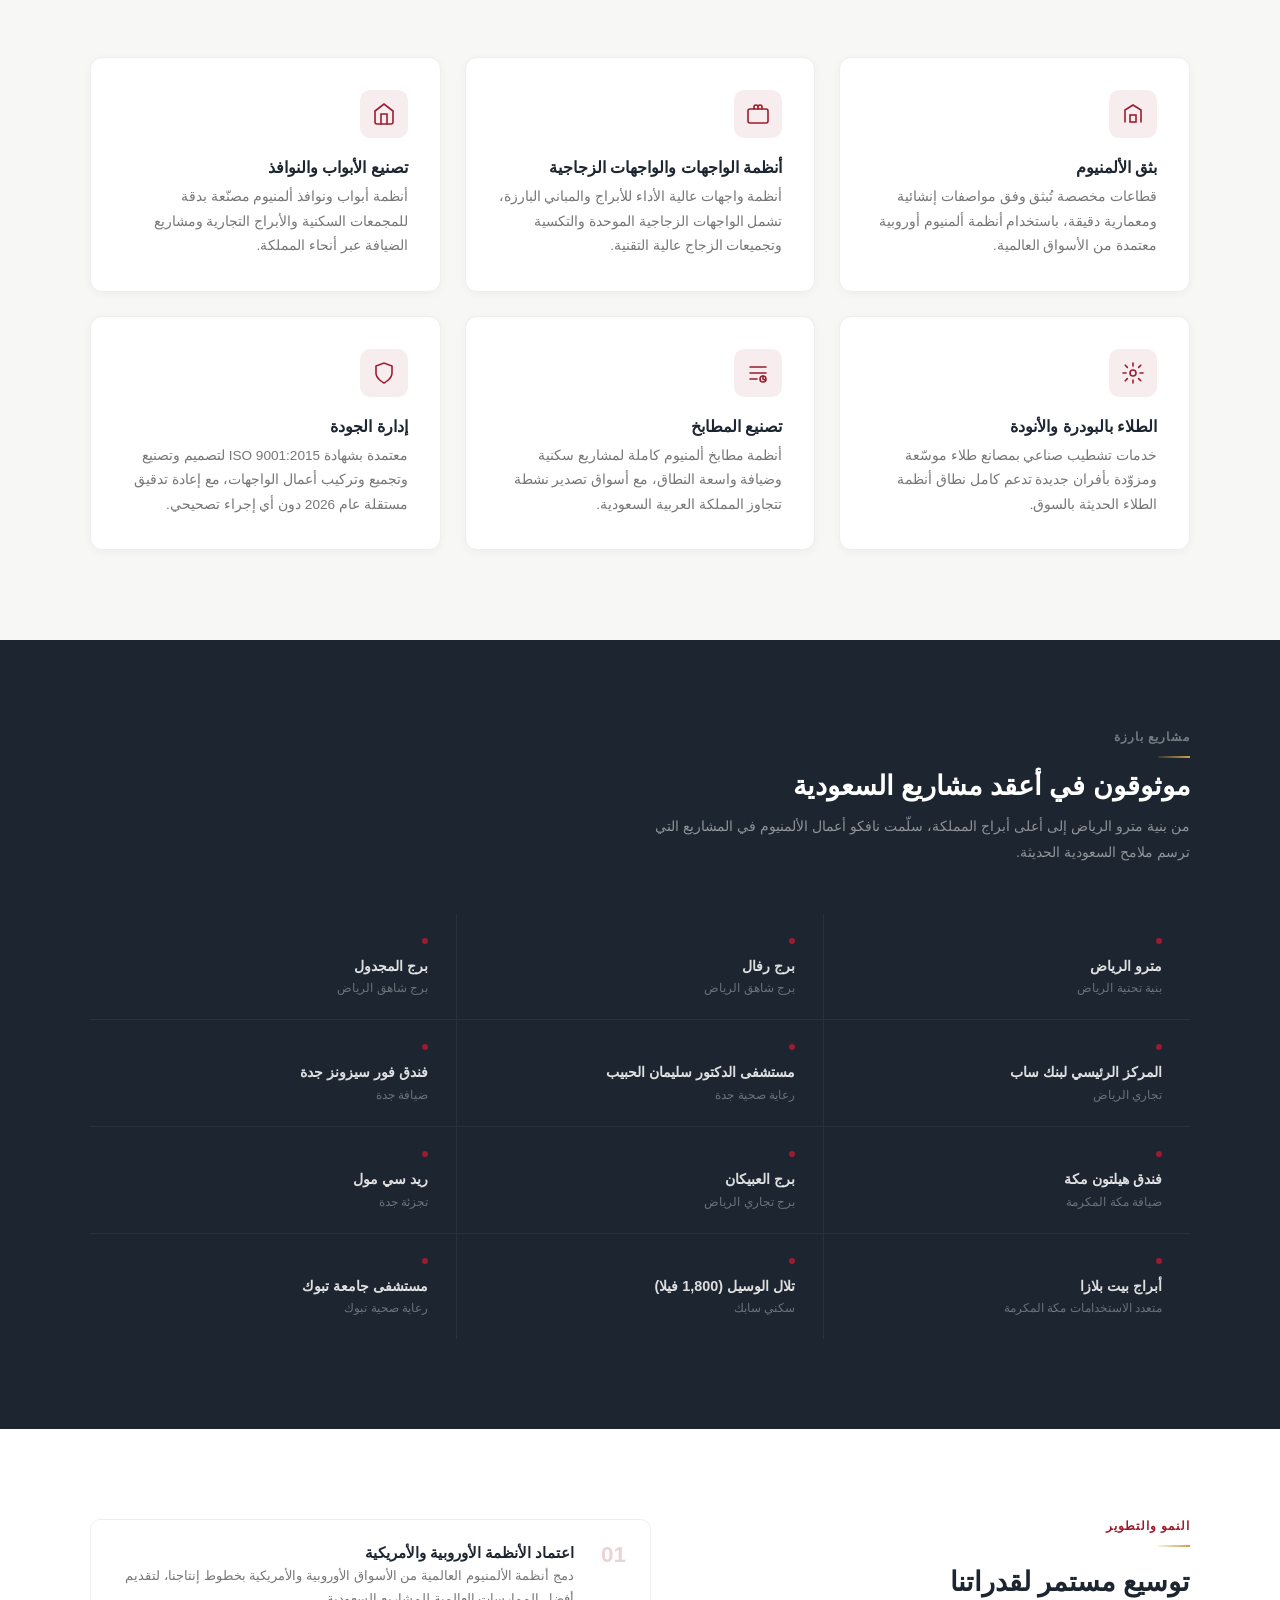
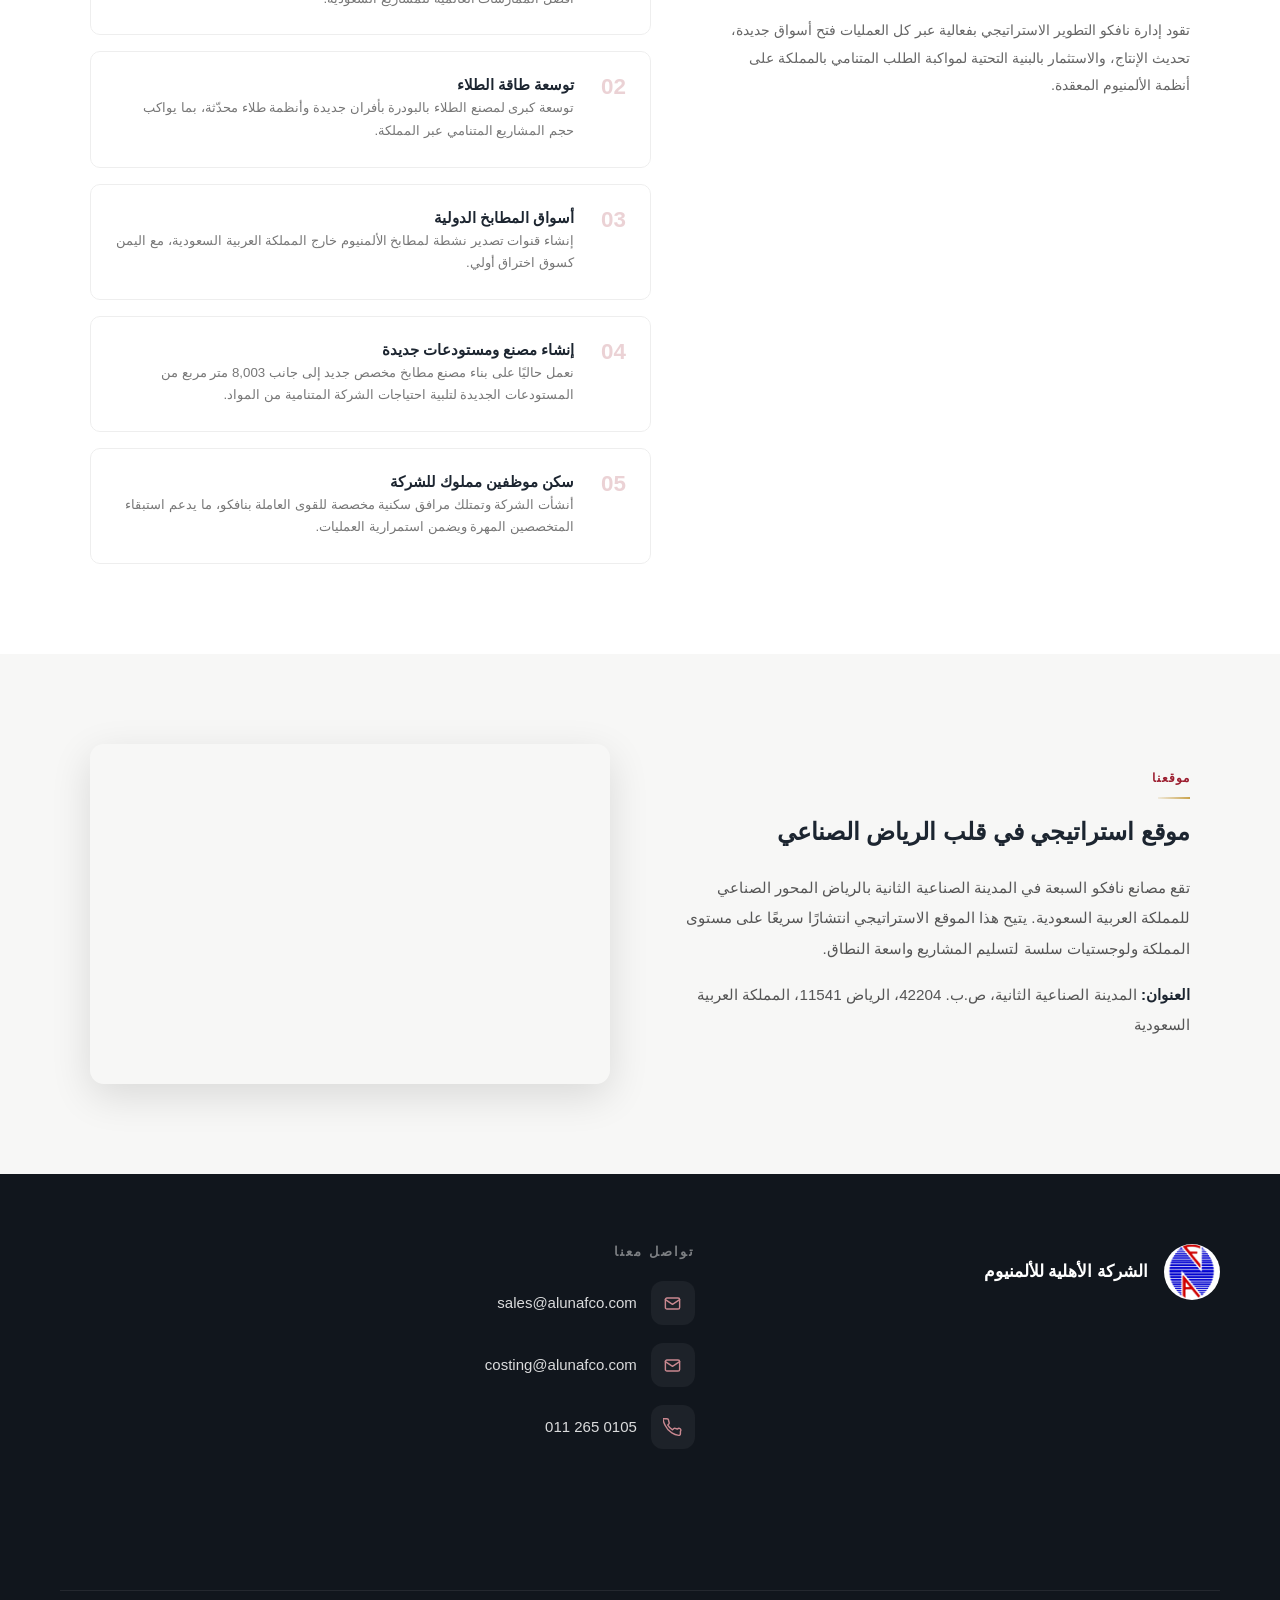
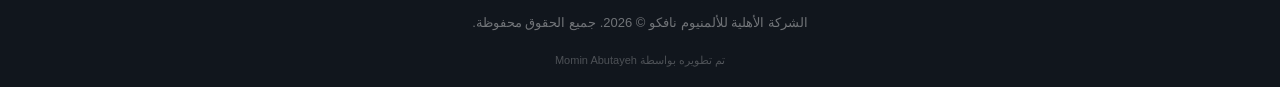
==== commit 335296cb: "Use full 'Certificates & Project Testing' nav label; collapse nav earlier to fit it" ====
--- a/about-ar.html
+++ b/about-ar.html
@@ -101,7 +101,7 @@
         <li><a href="index-ar.html">الرئيسية</a></li>
         <li><a href="about-ar.html" style="border-bottom:2px solid #9b1c2e;padding-bottom:3px;">من نحن</a></li>
         <li><a href="projects-ar.html">مشاريعنا</a></li>
-        <li><a href="certificates-ar.html">الشهادات والاختبارات</a></li>
+        <li><a href="certificates-ar.html">الشهادات واختبارات المشاريع</a></li>
         <li><a href="products-ar.html">المنتجات والخدمات المتخصصة</a></li>
         <li><a href="contact-ar.html">تواصل معنا</a></li>
         <li><a href="about.html">English</a></li>
--- a/css/style.css
+++ b/css/style.css
@@ -343,7 +343,7 @@
 /* ============ MOBILE NAV ============ */
 .nav-toggle { display: none; }
 
-@media (max-width: 1100px) {
+@media (max-width: 1300px) {
   .nav { flex-wrap: wrap; }
 
   .nav-toggle {
